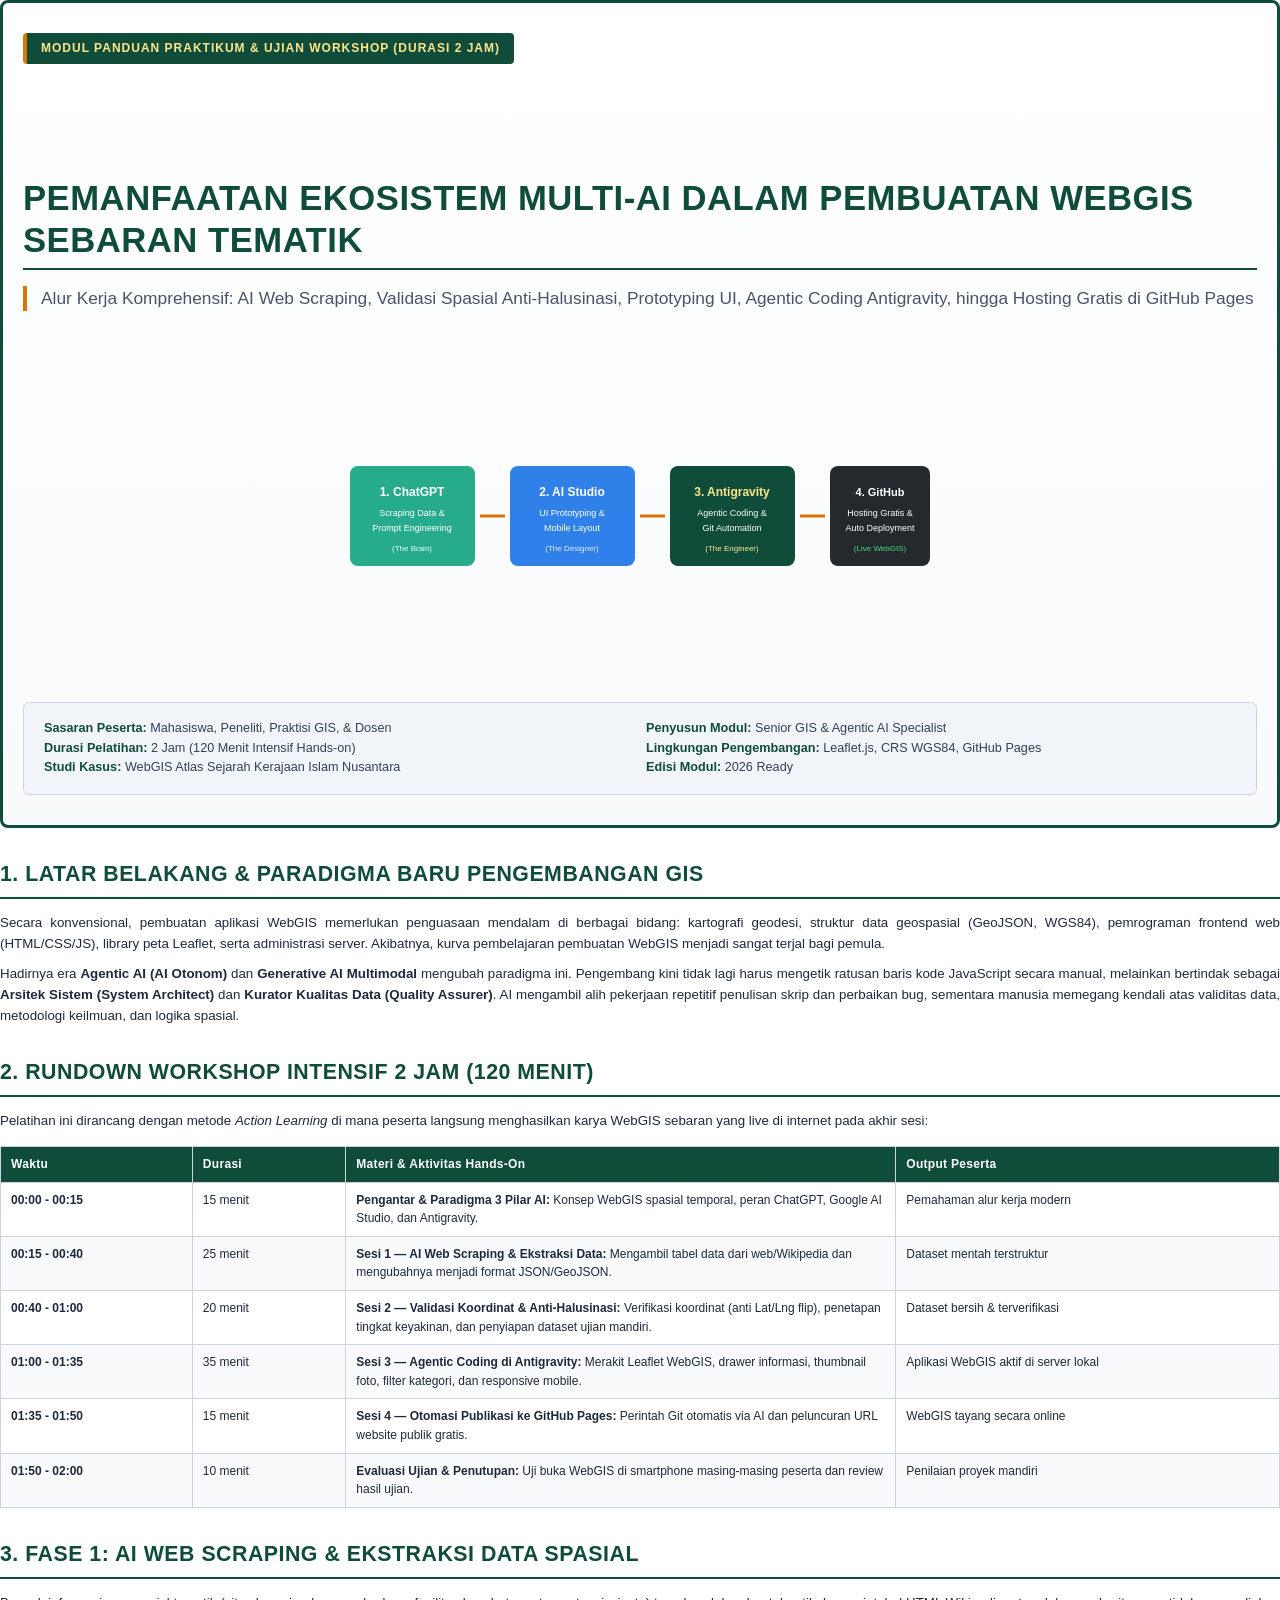
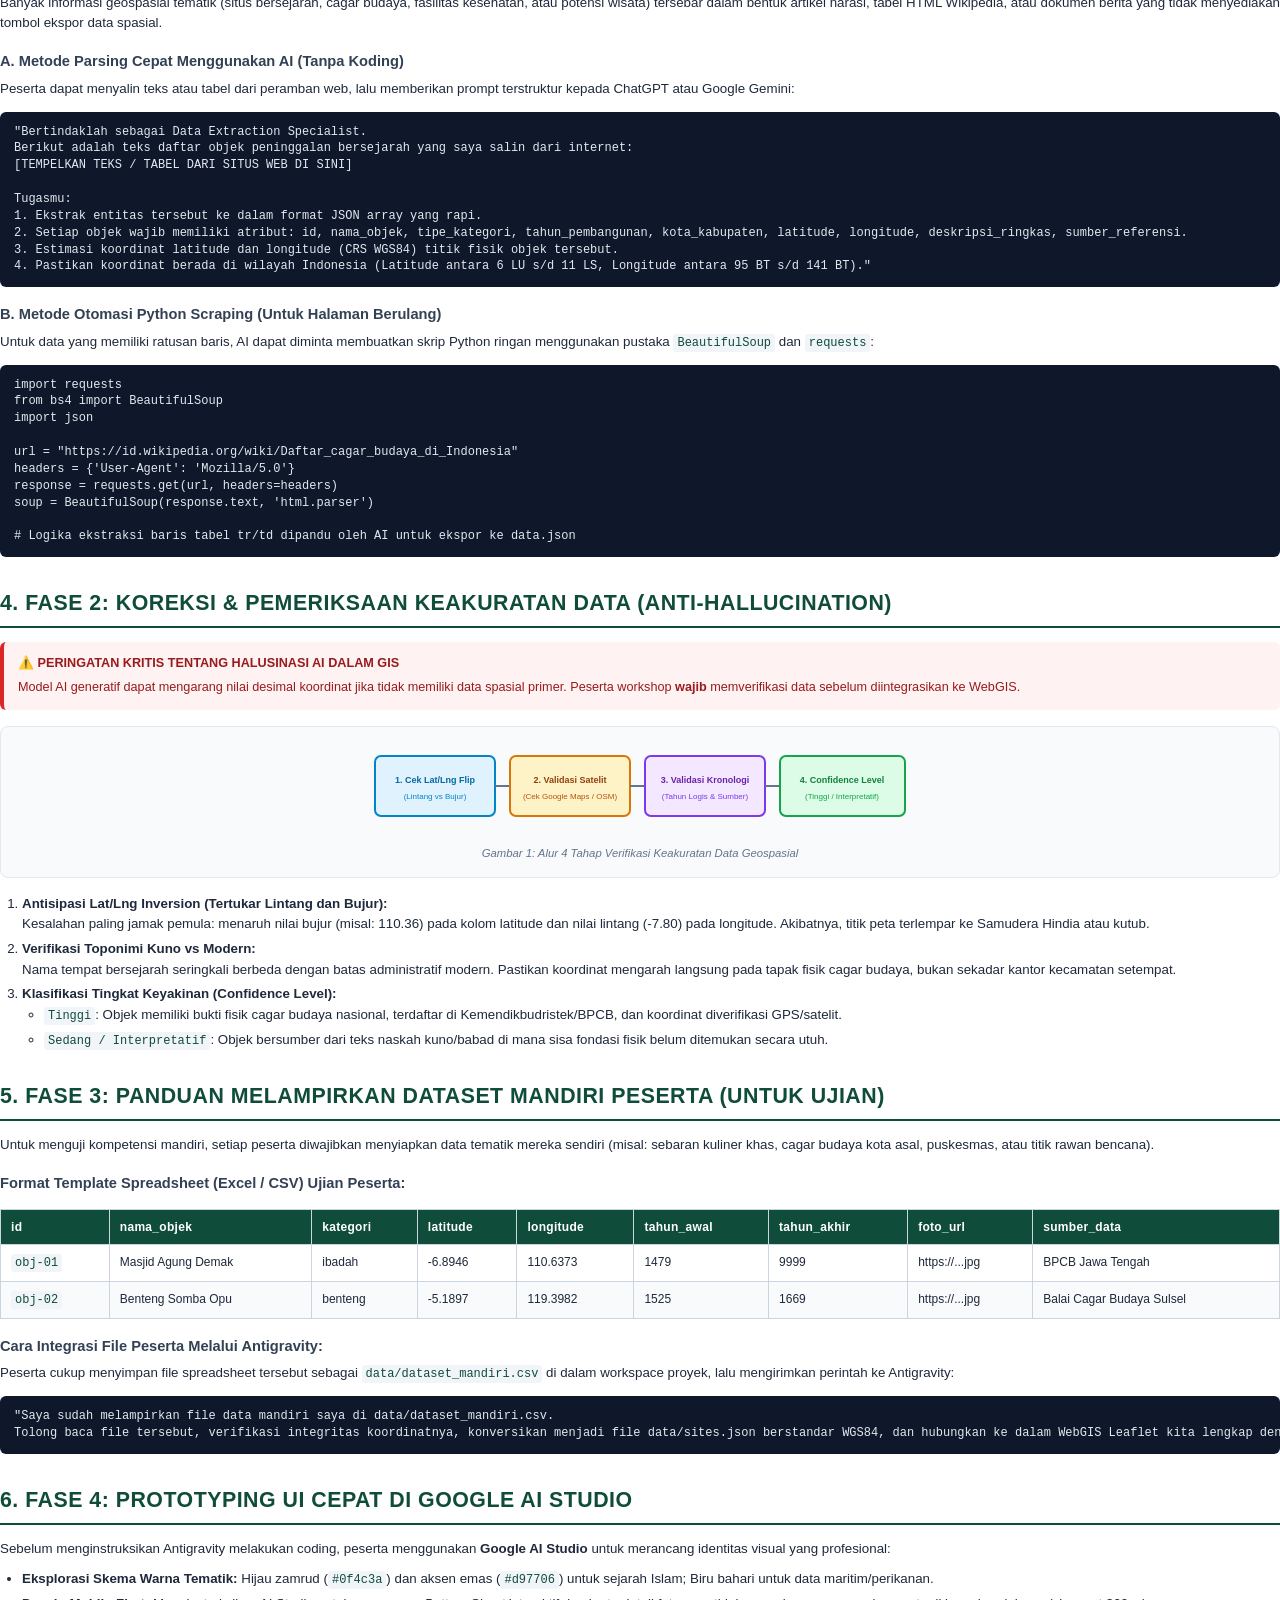
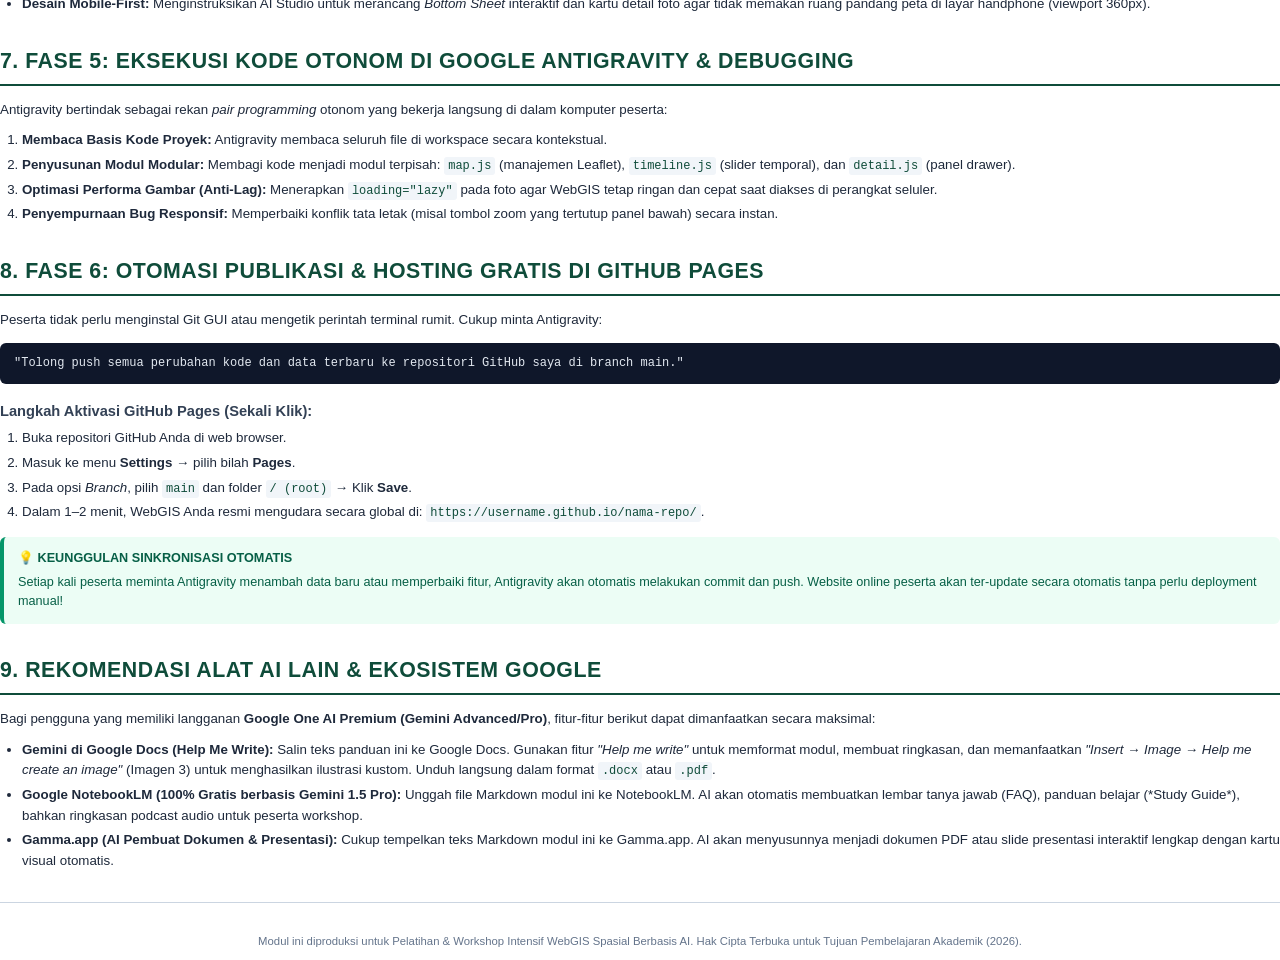
==== docs/MODUL_PANDUAN_WORKSHOP_WEBGIS.html @ 868ba560 "docs: generate workshop guide in PDF, DOCX, and HTML formats with illustrations" ====
<!DOCTYPE html>
<html lang="id">
<head>
<meta charset="UTF-8">
<title>Modul Workshop: Pemanfaatan Multi-AI dalam Pembuatan WebGIS Sebaran</title>
<style>
  @page {
    size: A4 portrait;
    margin: 18mm 15mm 20mm 15mm;
    @bottom-right {
      content: counter(page);
      font-size: 9pt;
      color: #64748b;
    }
  }

  * { box-sizing: border-box; }
  
  body {
    font-family: -apple-system, BlinkMacSystemFont, "Segoe UI", Roboto, Helvetica, Arial, sans-serif;
    font-size: 10pt;
    line-height: 1.55;
    color: #1e293b;
    background: #ffffff;
    margin: 0;
    padding: 0;
  }

  /* COVER PAGE */
  .cover-page {
    page-break-after: always;
    min-height: 92vh;
    display: flex;
    flex-direction: column;
    justify-content: space-between;
    padding: 30px 20px;
    border: 3px solid #0f4c3a;
    border-radius: 8px;
    background: linear-gradient(180deg, #ffffff 0%, #f8fafc 100%);
    position: relative;
  }

  .cover-badge {
    align-self: flex-start;
    background: #0f4c3a;
    color: #fde68a;
    font-size: 9pt;
    font-weight: 700;
    letter-spacing: 1px;
    text-transform: uppercase;
    padding: 6px 14px;
    border-radius: 4px;
    border-left: 4px solid #d97706;
  }

  .cover-title-group {
    margin-top: 40px;
  }

  .cover-title {
    font-size: 26pt;
    font-weight: 800;
    color: #0f4c3a;
    line-height: 1.2;
    margin: 0 0 16px 0;
  }

  .cover-subtitle {
    font-size: 13pt;
    color: #475569;
    line-height: 1.45;
    margin-bottom: 25px;
    border-left: 4px solid #d97706;
    padding-left: 14px;
  }

  .cover-illustration {
    margin: 30px 0;
    text-align: center;
  }

  .cover-meta {
    background: #f1f5f9;
    border: 1px solid #cbd5e1;
    border-radius: 6px;
    padding: 16px 20px;
    font-size: 9.5pt;
    color: #334155;
    display: grid;
    grid-template-columns: 1fr 1fr;
    gap: 12px;
  }

  .cover-meta strong {
    color: #0f4c3a;
  }

  /* HEADINGS & TYPOGRAPHY */
  h1, h2, h3, h4 {
    color: #0f4c3a;
    font-weight: 700;
    page-break-after: avoid;
  }

  h1 {
    font-size: 16pt;
    border-bottom: 2px solid #0f4c3a;
    padding-bottom: 6px;
    margin-top: 30px;
    margin-bottom: 14px;
    text-transform: uppercase;
    letter-spacing: 0.5px;
  }

  h2 {
    font-size: 13pt;
    color: #1a5d48;
    margin-top: 22px;
    margin-bottom: 10px;
  }

  h3 {
    font-size: 11pt;
    color: #334155;
    margin-top: 16px;
    margin-bottom: 6px;
  }

  p {
    margin: 0 0 10px 0;
    text-align: justify;
  }

  ul, ol {
    margin: 0 0 12px 0;
    padding-left: 22px;
  }

  li {
    margin-bottom: 4px;
  }

  /* TABLES */
  table {
    width: 100%;
    border-collapse: collapse;
    margin: 14px 0;
    font-size: 9pt;
    page-break-inside: avoid;
  }

  th, td {
    border: 1px solid #cbd5e1;
    padding: 8px 10px;
    text-align: left;
    vertical-align: top;
  }

  th {
    background-color: #0f4c3a;
    color: #ffffff;
    font-weight: 700;
    letter-spacing: 0.3px;
  }

  tr:nth-child(even) td {
    background-color: #f8fafc;
  }

  /* CALLOUTS */
  .callout {
    padding: 12px 14px;
    border-radius: 6px;
    margin: 14px 0;
    font-size: 9.5pt;
    page-break-inside: avoid;
  }

  .callout-tip {
    background: #ecfdf5;
    border-left: 4px solid #059669;
    color: #065f46;
  }

  .callout-warning {
    background: #fffbeb;
    border-left: 4px solid #d97706;
    color: #92400e;
  }

  .callout-caution {
    background: #fef2f2;
    border-left: 4px solid #dc2626;
    color: #991b1b;
  }

  .callout-title {
    font-weight: 700;
    margin-bottom: 4px;
    display: flex;
    align-items: center;
    gap: 6px;
  }

  /* CODE BLOCKS */
  pre {
    background: #0f172a;
    color: #e2e8f0;
    padding: 12px 14px;
    border-radius: 6px;
    font-family: Consolas, "Courier New", monospace;
    font-size: 8.5pt;
    line-height: 1.4;
    overflow-x: auto;
    margin: 12px 0;
    page-break-inside: avoid;
  }

  code {
    font-family: Consolas, "Courier New", monospace;
    background: #f1f5f9;
    color: #0f4c3a;
    padding: 2px 4px;
    border-radius: 3px;
    font-size: 9pt;
  }

  pre code {
    background: transparent;
    color: inherit;
    padding: 0;
  }

  /* DIAGRAM WRAPPER */
  .diagram-box {
    margin: 16px 0;
    text-align: center;
    page-break-inside: avoid;
    background: #f8fafc;
    border: 1px solid #e2e8f0;
    border-radius: 8px;
    padding: 14px;
  }

  .diagram-caption {
    font-size: 8.5pt;
    color: #64748b;
    font-style: italic;
    margin-top: 8px;
  }

  .page-break {
    page-break-before: always;
  }
</style>
</head>
<body>

<!-- COVER PAGE -->
<div class="cover-page">
  <div class="cover-badge">Modul Panduan Praktikum & Ujian Workshop (Durasi 2 Jam)</div>
  
  <div class="cover-title-group">
    <h1 class="cover-title">Pemanfaatan Ekosistem Multi-AI dalam Pembuatan WebGIS Sebaran Tematik</h1>
    <div class="cover-subtitle">
      Alur Kerja Komprehensif: AI Web Scraping, Validasi Spasial Anti-Halusinasi, Prototyping UI, Agentic Coding Antigravity, hingga Hosting Gratis di GitHub Pages
    </div>
  </div>

  <div class="cover-illustration">
    <!-- SVG ILLUSTRATION: 3-PILLAR ECOSYSTEM -->
    <svg width="600" height="150" viewBox="0 0 600 150" xmlns="http://www.w3.org/2000/svg">
      <!-- Step 1: ChatGPT -->
      <rect x="10" y="25" width="125" height="100" rx="8" fill="#10a37f" opacity="0.9" />
      <text x="72" y="55" fill="#ffffff" font-weight="bold" font-size="12" text-anchor="middle">1. ChatGPT</text>
      <text x="72" y="75" fill="#ffffff" font-size="9" text-anchor="middle">Scraping Data &</text>
      <text x="72" y="90" fill="#ffffff" font-size="9" text-anchor="middle">Prompt Engineering</text>
      <text x="72" y="110" fill="#e6fffa" font-size="8" text-anchor="middle">(The Brain)</text>

      <!-- Arrow 1 -->
      <path d="M 140 75 L 165 75" stroke="#d97706" stroke-width="3" fill="none" marker-end="url(#arrow)" />
      
      <!-- Step 2: Google AI Studio -->
      <rect x="170" y="25" width="125" height="100" rx="8" fill="#1a73e8" opacity="0.9" />
      <text x="232" y="55" fill="#ffffff" font-weight="bold" font-size="12" text-anchor="middle">2. AI Studio</text>
      <text x="232" y="75" fill="#ffffff" font-size="9" text-anchor="middle">UI Prototyping &</text>
      <text x="232" y="90" fill="#ffffff" font-size="9" text-anchor="middle">Mobile Layout</text>
      <text x="232" y="110" fill="#e8f0fe" font-size="8" text-anchor="middle">(The Designer)</text>

      <!-- Arrow 2 -->
      <path d="M 300 75 L 325 75" stroke="#d97706" stroke-width="3" fill="none" />

      <!-- Step 3: Google Antigravity -->
      <rect x="330" y="25" width="125" height="100" rx="8" fill="#0f4c3a" />
      <text x="392" y="55" fill="#fde68a" font-weight="bold" font-size="12" text-anchor="middle">3. Antigravity</text>
      <text x="392" y="75" fill="#ffffff" font-size="9" text-anchor="middle">Agentic Coding &</text>
      <text x="392" y="90" fill="#ffffff" font-size="9" text-anchor="middle">Git Automation</text>
      <text x="392" y="110" fill="#fef08a" font-size="8" text-anchor="middle">(The Engineer)</text>

      <!-- Arrow 3 -->
      <path d="M 460 75 L 485 75" stroke="#d97706" stroke-width="3" fill="none" />

      <!-- Step 4: GitHub Pages -->
      <rect x="490" y="25" width="100" height="100" rx="8" fill="#24292e" />
      <text x="540" y="55" fill="#ffffff" font-weight="bold" font-size="11" text-anchor="middle">4. GitHub</text>
      <text x="540" y="75" fill="#ffffff" font-size="9" text-anchor="middle">Hosting Gratis &</text>
      <text x="540" y="90" fill="#ffffff" font-size="9" text-anchor="middle">Auto Deployment</text>
      <text x="540" y="110" fill="#4ade80" font-size="8" text-anchor="middle">(Live WebGIS)</text>
    </svg>
  </div>

  <div class="cover-meta">
    <div>
      <strong>Sasaran Peserta:</strong> Mahasiswa, Peneliti, Praktisi GIS, & Dosen<br>
      <strong>Durasi Pelatihan:</strong> 2 Jam (120 Menit Intensif Hands-on)<br>
      <strong>Studi Kasus:</strong> WebGIS Atlas Sejarah Kerajaan Islam Nusantara
    </div>
    <div>
      <strong>Penyusun Modul:</strong> Senior GIS & Agentic AI Specialist<br>
      <strong>Lingkungan Pengembangan:</strong> Leaflet.js, CRS WGS84, GitHub Pages<br>
      <strong>Edisi Modul:</strong> 2026 Ready
    </div>
  </div>
</div>

<!-- SECTION 1 -->
<h1>1. Latar Belakang & Paradigma Baru Pengembangan GIS</h1>
<p>
  Secara konvensional, pembuatan aplikasi WebGIS memerlukan penguasaan mendalam di berbagai bidang: kartografi geodesi, struktur data geospasial (GeoJSON, WGS84), pemrograman frontend web (HTML/CSS/JS), library peta Leaflet, serta administrasi server. Akibatnya, kurva pembelajaran pembuatan WebGIS menjadi sangat terjal bagi pemula.
</p>
<p>
  Hadirnya era <strong>Agentic AI (AI Otonom)</strong> dan <strong>Generative AI Multimodal</strong> mengubah paradigma ini. Pengembang kini tidak lagi harus mengetik ratusan baris kode JavaScript secara manual, melainkan bertindak sebagai <strong>Arsitek Sistem (System Architect)</strong> dan <strong>Kurator Kualitas Data (Quality Assurer)</strong>. AI mengambil alih pekerjaan repetitif penulisan skrip dan perbaikan bug, sementara manusia memegang kendali atas validitas data, metodologi keilmuan, dan logika spasial.
</p>

<!-- SECTION 2 -->
<h1>2. Rundown Workshop Intensif 2 Jam (120 Menit)</h1>
<p>
  Pelatihan ini dirancang dengan metode <em>Action Learning</em> di mana peserta langsung menghasilkan karya WebGIS sebaran yang live di internet pada akhir sesi:
</p>

<table>
  <thead>
    <tr>
      <th style="width: 15%;">Waktu</th>
      <th style="width: 12%;">Durasi</th>
      <th style="width: 43%;">Materi & Aktivitas Hands-On</th>
      <th style="width: 30%;">Output Peserta</th>
    </tr>
  </thead>
  <tbody>
    <tr>
      <td><strong>00:00 - 00:15</strong></td>
      <td>15 menit</td>
      <td><strong>Pengantar & Paradigma 3 Pilar AI:</strong> Konsep WebGIS spasial temporal, peran ChatGPT, Google AI Studio, dan Antigravity.</td>
      <td>Pemahaman alur kerja modern</td>
    </tr>
    <tr>
      <td><strong>00:15 - 00:40</strong></td>
      <td>25 menit</td>
      <td><strong>Sesi 1 — AI Web Scraping & Ekstraksi Data:</strong> Mengambil tabel data dari web/Wikipedia dan mengubahnya menjadi format JSON/GeoJSON.</td>
      <td>Dataset mentah terstruktur</td>
    </tr>
    <tr>
      <td><strong>00:40 - 01:00</strong></td>
      <td>20 menit</td>
      <td><strong>Sesi 2 — Validasi Koordinat & Anti-Halusinasi:</strong> Verifikasi koordinat (anti Lat/Lng flip), penetapan tingkat keyakinan, dan penyiapan dataset ujian mandiri.</td>
      <td>Dataset bersih & terverifikasi</td>
    </tr>
    <tr>
      <td><strong>01:00 - 01:35</strong></td>
      <td>35 menit</td>
      <td><strong>Sesi 3 — Agentic Coding di Antigravity:</strong> Merakit Leaflet WebGIS, drawer informasi, thumbnail foto, filter kategori, dan responsive mobile.</td>
      <td>Aplikasi WebGIS aktif di server lokal</td>
    </tr>
    <tr>
      <td><strong>01:35 - 01:50</strong></td>
      <td>15 menit</td>
      <td><strong>Sesi 4 — Otomasi Publikasi ke GitHub Pages:</strong> Perintah Git otomatis via AI dan peluncuran URL website publik gratis.</td>
      <td>WebGIS tayang secara online</td>
    </tr>
    <tr>
      <td><strong>01:50 - 02:00</strong></td>
      <td>10 menit</td>
      <td><strong>Evaluasi Ujian & Penutupan:</strong> Uji buka WebGIS di smartphone masing-masing peserta dan review hasil ujian.</td>
      <td>Penilaian proyek mandiri</td>
    </tr>
  </tbody>
</table>

<div class="page-break"></div>

<!-- SECTION 3 -->
<h1>3. Fase 1: AI Web Scraping & Ekstraksi Data Spasial</h1>
<p>
  Banyak informasi geospasial tematik (situs bersejarah, cagar budaya, fasilitas kesehatan, atau potensi wisata) tersebar dalam bentuk artikel narasi, tabel HTML Wikipedia, atau dokumen berita yang tidak menyediakan tombol ekspor data spasial.
</p>

<h3>A. Metode Parsing Cepat Menggunakan AI (Tanpa Koding)</h3>
<p>
  Peserta dapat menyalin teks atau tabel dari peramban web, lalu memberikan prompt terstruktur kepada ChatGPT atau Google Gemini:
</p>

<pre><code>"Bertindaklah sebagai Data Extraction Specialist. 
Berikut adalah teks daftar objek peninggalan bersejarah yang saya salin dari internet:
[TEMPELKAN TEKS / TABEL DARI SITUS WEB DI SINI]

Tugasmu:
1. Ekstrak entitas tersebut ke dalam format JSON array yang rapi.
2. Setiap objek wajib memiliki atribut: id, nama_objek, tipe_kategori, tahun_pembangunan, kota_kabupaten, latitude, longitude, deskripsi_ringkas, sumber_referensi.
3. Estimasi koordinat latitude dan longitude (CRS WGS84) titik fisik objek tersebut.
4. Pastikan koordinat berada di wilayah Indonesia (Latitude antara 6 LU s/d 11 LS, Longitude antara 95 BT s/d 141 BT)."</code></pre>

<h3>B. Metode Otomasi Python Scraping (Untuk Halaman Berulang)</h3>
<p>
  Untuk data yang memiliki ratusan baris, AI dapat diminta membuatkan skrip Python ringan menggunakan pustaka <code>BeautifulSoup</code> dan <code>requests</code>:
</p>

<pre><code>import requests
from bs4 import BeautifulSoup
import json

url = "https://id.wikipedia.org/wiki/Daftar_cagar_budaya_di_Indonesia"
headers = {'User-Agent': 'Mozilla/5.0'}
response = requests.get(url, headers=headers)
soup = BeautifulSoup(response.text, 'html.parser')

# Logika ekstraksi baris tabel tr/td dipandu oleh AI untuk ekspor ke data.json</code></pre>

<!-- SECTION 4 -->
<h1>4. Fase 2: Koreksi & Pemeriksaan Keakuratan Data (Anti-Hallucination)</h1>

<div class="callout callout-caution">
  <div class="callout-title">⚠️ PERINGATAN KRITIS TENTANG HALUSINASI AI DALAM GIS</div>
  Model AI generatif dapat mengarang nilai desimal koordinat jika tidak memiliki data spasial primer. Peserta workshop <strong>wajib</strong> memverifikasi data sebelum diintegrasikan ke WebGIS.
</div>

<div class="diagram-box">
  <!-- SVG DIAGRAM: 4-STEP VERIFICATION -->
  <svg width="550" height="90" viewBox="0 0 550 90" xmlns="http://www.w3.org/2000/svg">
    <rect x="10" y="15" width="120" height="60" rx="6" fill="#e0f2fe" stroke="#0284c7" stroke-width="2" />
    <text x="70" y="42" fill="#0369a1" font-size="9" font-weight="bold" text-anchor="middle">1. Cek Lat/Lng Flip</text>
    <text x="70" y="58" fill="#0284c7" font-size="8" text-anchor="middle">(Lintang vs Bujur)</text>

    <path d="M 130 45 L 145 45" stroke="#64748b" stroke-width="2" />

    <rect x="145" y="15" width="120" height="60" rx="6" fill="#fef3c7" stroke="#d97706" stroke-width="2" />
    <text x="205" y="42" fill="#92400e" font-size="9" font-weight="bold" text-anchor="middle">2. Validasi Satelit</text>
    <text x="205" y="58" fill="#b45309" font-size="8" text-anchor="middle">(Cek Google Maps / OSM)</text>

    <path d="M 265 45 L 280 45" stroke="#64748b" stroke-width="2" />

    <rect x="280" y="15" width="120" height="60" rx="6" fill="#f3e8ff" stroke="#7c3aed" stroke-width="2" />
    <text x="340" y="42" fill="#6b21a8" font-size="9" font-weight="bold" text-anchor="middle">3. Validasi Kronologi</text>
    <text x="340" y="58" fill="#7c3aed" font-size="8" text-anchor="middle">(Tahun Logis & Sumber)</text>

    <path d="M 400 45 L 415 45" stroke="#64748b" stroke-width="2" />

    <rect x="415" y="15" width="125" height="60" rx="6" fill="#dcfce7" stroke="#16a34a" stroke-width="2" />
    <text x="477" y="42" fill="#15803d" font-size="9" font-weight="bold" text-anchor="middle">4. Confidence Level</text>
    <text x="477" y="58" fill="#16a34a" font-size="8" text-anchor="middle">(Tinggi / Interpretatif)</text>
  </svg>
  <div class="diagram-caption">Gambar 1: Alur 4 Tahap Verifikasi Keakuratan Data Geospasial</div>
</div>

<ol>
  <li>
    <strong>Antisipasi Lat/Lng Inversion (Tertukar Lintang dan Bujur):</strong><br>
    Kesalahan paling jamak pemula: menaruh nilai bujur (misal: 110.36) pada kolom latitude dan nilai lintang (-7.80) pada longitude. Akibatnya, titik peta terlempar ke Samudera Hindia atau kutub.
  </li>
  <li>
    <strong>Verifikasi Toponimi Kuno vs Modern:</strong><br>
    Nama tempat bersejarah seringkali berbeda dengan batas administratif modern. Pastikan koordinat mengarah langsung pada tapak fisik cagar budaya, bukan sekadar kantor kecamatan setempat.
  </li>
  <li>
    <strong>Klasifikasi Tingkat Keyakinan (Confidence Level):</strong>
    <ul>
      <li><code>Tinggi</code>: Objek memiliki bukti fisik cagar budaya nasional, terdaftar di Kemendikbudristek/BPCB, dan koordinat diverifikasi GPS/satelit.</li>
      <li><code>Sedang / Interpretatif</code>: Objek bersumber dari teks naskah kuno/babad di mana sisa fondasi fisik belum ditemukan secara utuh.</li>
    </ul>
  </li>
</ol>

<div class="page-break"></div>

<!-- SECTION 5 -->
<h1>5. Fase 3: Panduan Melampirkan Dataset Mandiri Peserta (Untuk Ujian)</h1>
<p>
  Untuk menguji kompetensi mandiri, setiap peserta diwajibkan menyiapkan data tematik mereka sendiri (misal: sebaran kuliner khas, cagar budaya kota asal, puskesmas, atau titik rawan bencana).
</p>

<h3>Format Template Spreadsheet (Excel / CSV) Ujian Peserta:</h3>
<table>
  <thead>
    <tr>
      <th>id</th>
      <th>nama_objek</th>
      <th>kategori</th>
      <th>latitude</th>
      <th>longitude</th>
      <th>tahun_awal</th>
      <th>tahun_akhir</th>
      <th>foto_url</th>
      <th>sumber_data</th>
    </tr>
  </thead>
  <tbody>
    <tr>
      <td><code>obj-01</code></td>
      <td>Masjid Agung Demak</td>
      <td>ibadah</td>
      <td>-6.8946</td>
      <td>110.6373</td>
      <td>1479</td>
      <td>9999</td>
      <td>https://...jpg</td>
      <td>BPCB Jawa Tengah</td>
    </tr>
    <tr>
      <td><code>obj-02</code></td>
      <td>Benteng Somba Opu</td>
      <td>benteng</td>
      <td>-5.1897</td>
      <td>119.3982</td>
      <td>1525</td>
      <td>1669</td>
      <td>https://...jpg</td>
      <td>Balai Cagar Budaya Sulsel</td>
    </tr>
  </tbody>
</table>

<h3>Cara Integrasi File Peserta Melalui Antigravity:</h3>
<p>
  Peserta cukup menyimpan file spreadsheet tersebut sebagai <code>data/dataset_mandiri.csv</code> di dalam workspace proyek, lalu mengirimkan perintah ke Antigravity:
</p>
<pre><code>"Saya sudah melampirkan file data mandiri saya di data/dataset_mandiri.csv.
Tolong baca file tersebut, verifikasi integritas koordinatnya, konversikan menjadi file data/sites.json berstandar WGS84, dan hubungkan ke dalam WebGIS Leaflet kita lengkap dengan penanda kustom dan popup foto."</code></pre>

<!-- SECTION 6 -->
<h1>6. Fase 4: Prototyping UI Cepat di Google AI Studio</h1>
<p>
  Sebelum menginstruksikan Antigravity melakukan coding, peserta menggunakan <strong>Google AI Studio</strong> untuk merancang identitas visual yang profesional:
</p>
<ul>
  <li><strong>Eksplorasi Skema Warna Tematik:</strong> Hijau zamrud (<code>#0f4c3a</code>) dan aksen emas (<code>#d97706</code>) untuk sejarah Islam; Biru bahari untuk data maritim/perikanan.</li>
  <li><strong>Desain Mobile-First:</strong> Menginstruksikan AI Studio untuk merancang <em>Bottom Sheet</em> interaktif dan kartu detail foto agar tidak memakan ruang pandang peta di layar handphone (viewport 360px).</li>
</ul>

<!-- SECTION 7 -->
<h1>7. Fase 5: Eksekusi Kode Otonom di Google Antigravity & Debugging</h1>
<p>
  Antigravity bertindak sebagai rekan <em>pair programming</em> otonom yang bekerja langsung di dalam komputer peserta:
</p>
<ol>
  <li><strong>Membaca Basis Kode Proyek:</strong> Antigravity membaca seluruh file di workspace secara kontekstual.</li>
  <li><strong>Penyusunan Modul Modular:</strong> Membagi kode menjadi modul terpisah: <code>map.js</code> (manajemen Leaflet), <code>timeline.js</code> (slider temporal), dan <code>detail.js</code> (panel drawer).</li>
  <li><strong>Optimasi Performa Gambar (Anti-Lag):</strong> Menerapkan <code>loading="lazy"</code> pada foto agar WebGIS tetap ringan dan cepat saat diakses di perangkat seluler.</li>
  <li><strong>Penyempurnaan Bug Responsif:</strong> Memperbaiki konflik tata letak (misal tombol zoom yang tertutup panel bawah) secara instan.</li>
</ol>

<!-- SECTION 8 -->
<h1>8. Fase 6: Otomasi Publikasi & Hosting Gratis di GitHub Pages</h1>
<p>
  Peserta tidak perlu menginstal Git GUI atau mengetik perintah terminal rumit. Cukup minta Antigravity:
</p>
<pre><code>"Tolong push semua perubahan kode dan data terbaru ke repositori GitHub saya di branch main."</code></pre>

<h3>Langkah Aktivasi GitHub Pages (Sekali Klik):</h3>
<ol>
  <li>Buka repositori GitHub Anda di web browser.</li>
  <li>Masuk ke menu <strong>Settings</strong> &rarr; pilih bilah <strong>Pages</strong>.</li>
  <li>Pada opsi <em>Branch</em>, pilih <code>main</code> dan folder <code>/ (root)</code> &rarr; Klik <strong>Save</strong>.</li>
  <li>Dalam 1–2 menit, WebGIS Anda resmi mengudara secara global di: <code>https://username.github.io/nama-repo/</code>.</li>
</ol>

<div class="callout callout-tip">
  <div class="callout-title">💡 KEUNGGULAN SINKRONISASI OTOMATIS</div>
  Setiap kali peserta meminta Antigravity menambah data baru atau memperbaiki fitur, Antigravity akan otomatis melakukan commit dan push. Website online peserta akan ter-update secara otomatis tanpa perlu deployment manual!
</div>

<!-- SECTION 9 -->
<h1>9. Rekomendasi Alat AI Lain & Ekosistem Google</h1>
<p>
  Bagi pengguna yang memiliki langganan <strong>Google One AI Premium (Gemini Advanced/Pro)</strong>, fitur-fitur berikut dapat dimanfaatkan secara maksimal:
</p>
<ul>
  <li>
    <strong>Gemini di Google Docs (Help Me Write):</strong> Salin teks panduan ini ke Google Docs. Gunakan fitur <em>"Help me write"</em> untuk memformat modul, membuat ringkasan, dan memanfaatkan <em>"Insert &rarr; Image &rarr; Help me create an image"</em> (Imagen 3) untuk menghasilkan ilustrasi kustom. Unduh langsung dalam format <code>.docx</code> atau <code>.pdf</code>.
  </li>
  <li>
    <strong>Google NotebookLM (100% Gratis berbasis Gemini 1.5 Pro):</strong> Unggah file Markdown modul ini ke NotebookLM. AI akan otomatis membuatkan lembar tanya jawab (FAQ), panduan belajar (*Study Guide*), bahkan ringkasan podcast audio untuk peserta workshop.
  </li>
  <li>
    <strong>Gamma.app (AI Pembuat Dokumen & Presentasi):</strong> Cukup tempelkan teks Markdown modul ini ke Gamma.app. AI akan menyusunnya menjadi dokumen PDF atau slide presentasi interaktif lengkap dengan kartu visual otomatis.
  </li>
</ul>

<hr style="border: none; border-top: 1px solid #cbd5e1; margin: 30px 0;">
<p style="font-size: 8.5pt; color: #64748b; text-align: center;">
  Modul ini diproduksi untuk Pelatihan & Workshop Intensif WebGIS Spasial Berbasis AI. Hak Cipta Terbuka untuk Tujuan Pembelajaran Akademik (2026).
</p>

</body>
</html>
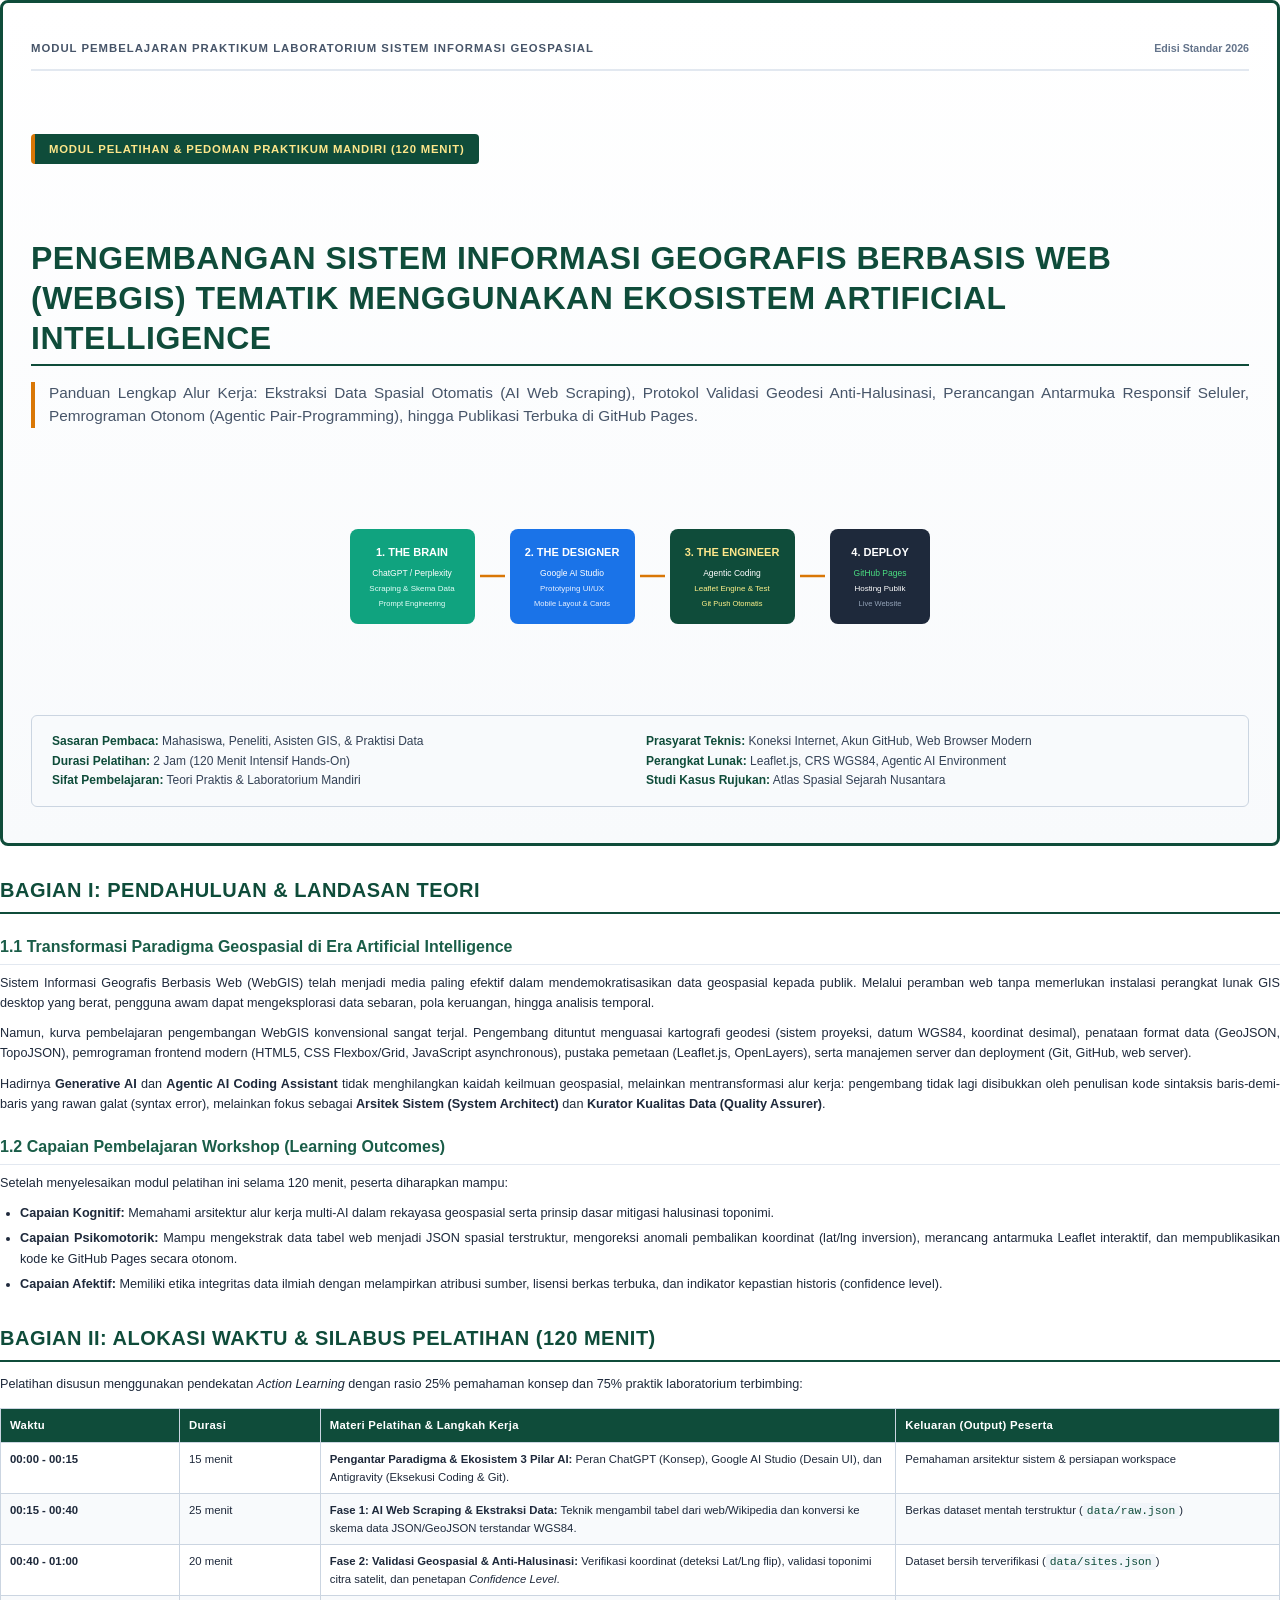
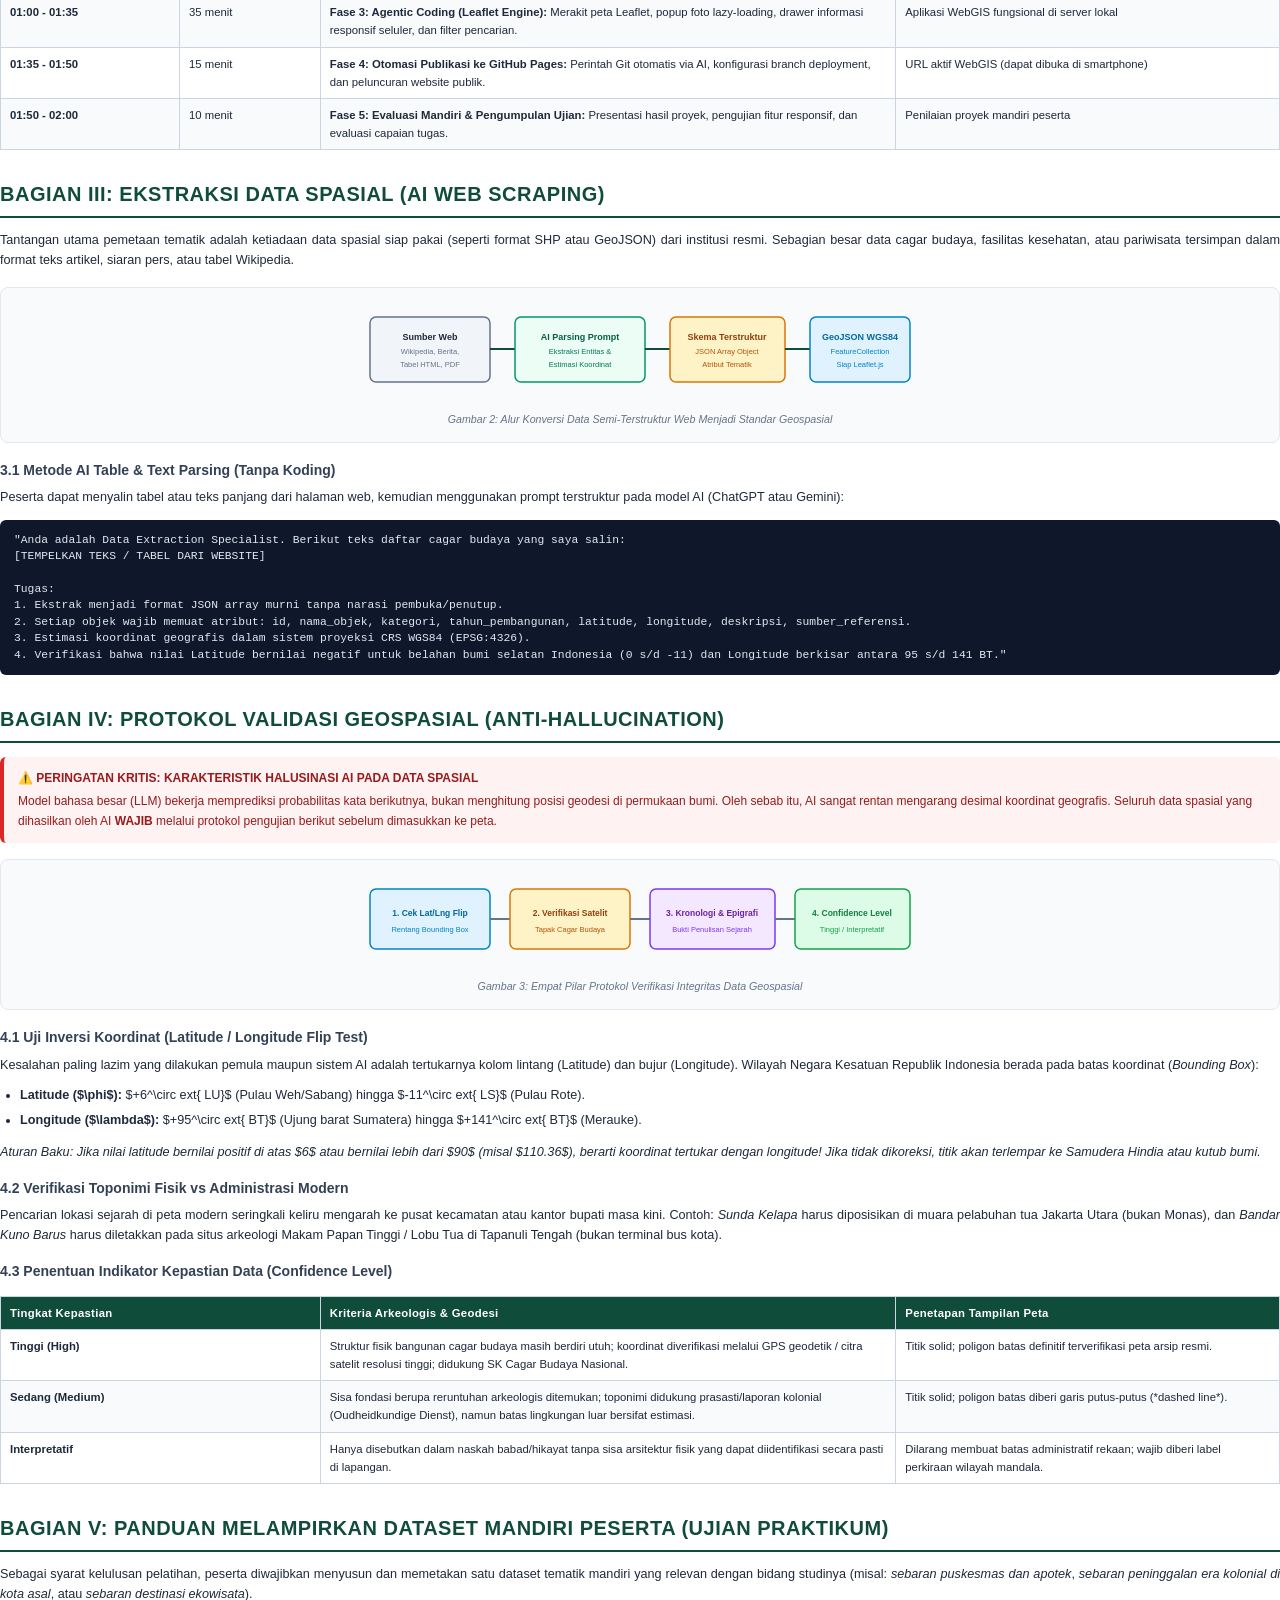
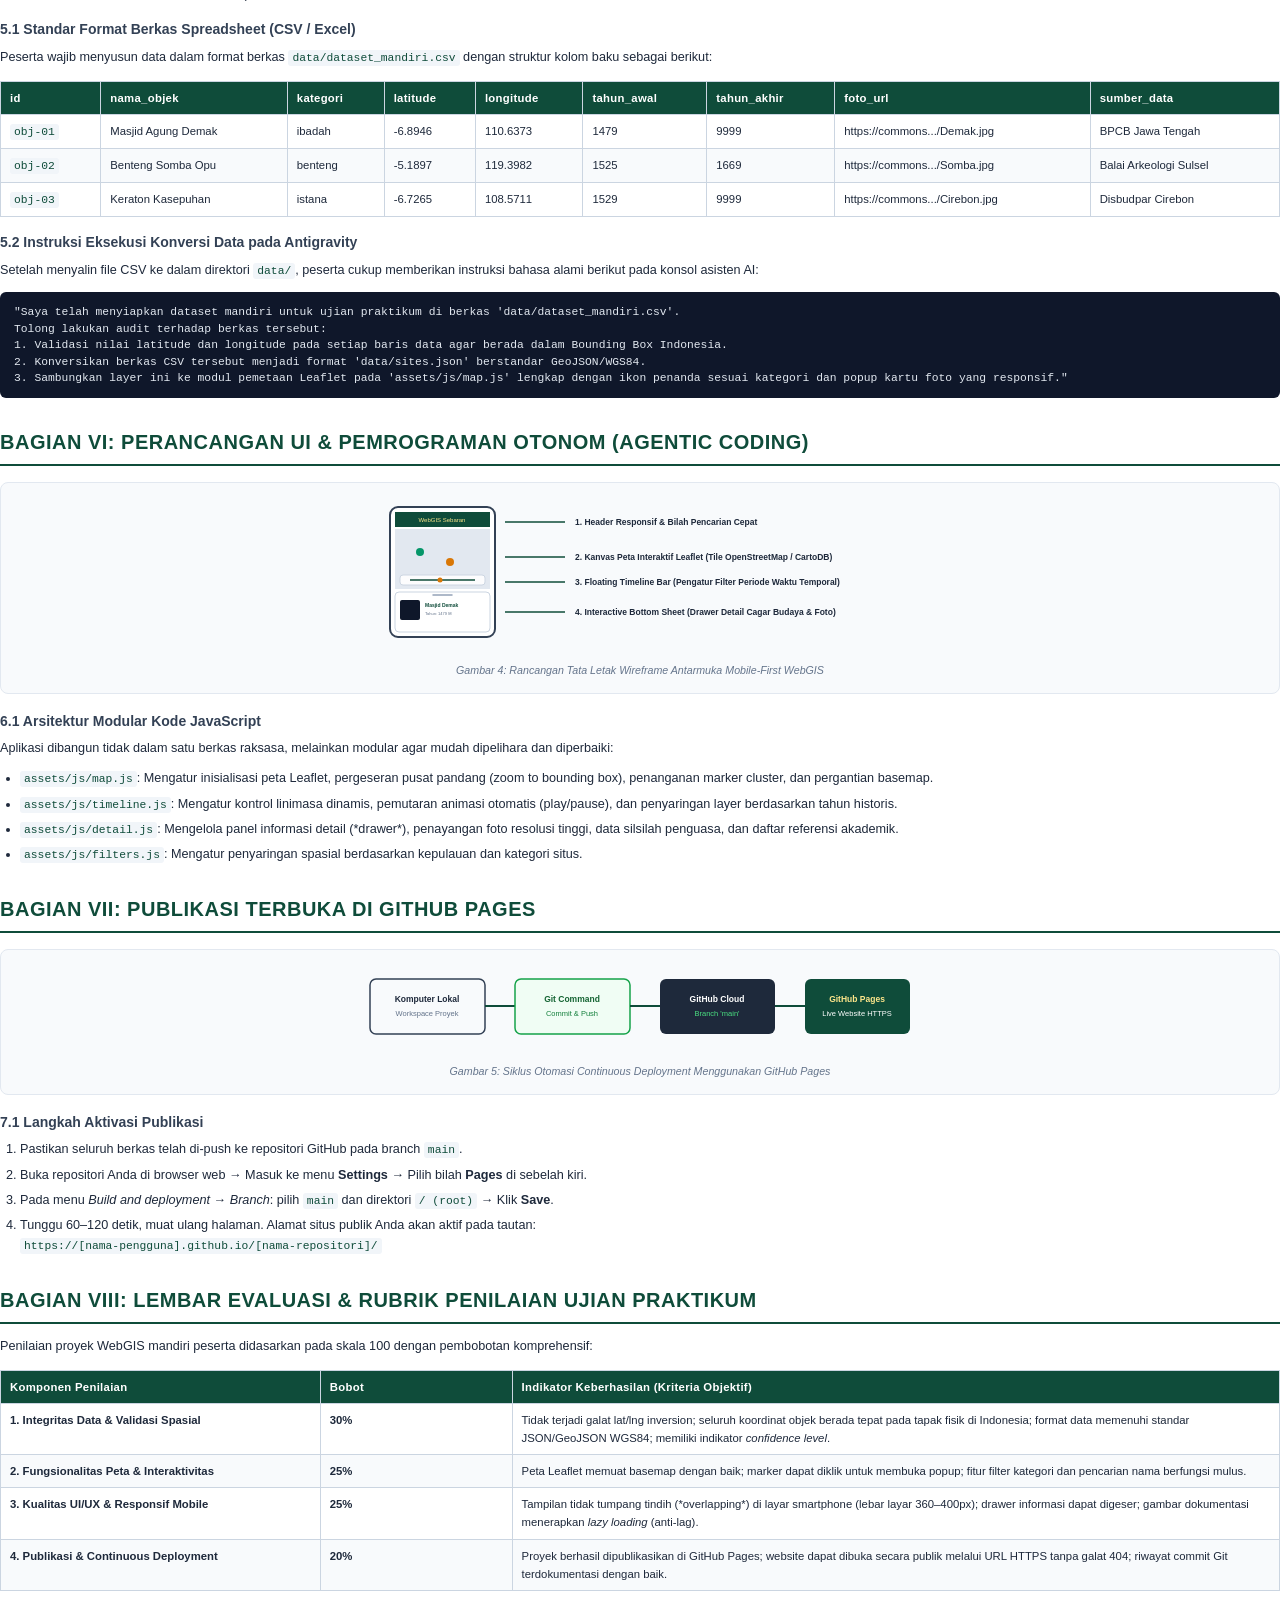
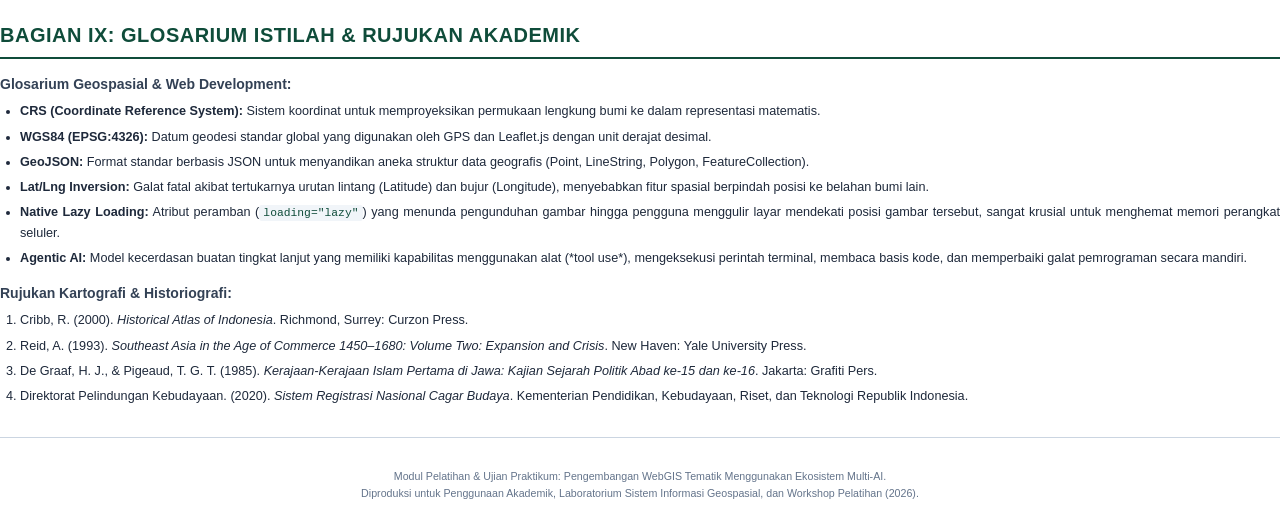
==== commit a62f2ff0: "docs: finalize formal academic workshop module in PDF, DOCX, HTML, and MD formats" ====
--- a/docs/MODUL_PANDUAN_WORKSHOP_WEBGIS.html
+++ b/docs/MODUL_PANDUAN_WORKSHOP_WEBGIS.html
@@ -2,15 +2,16 @@
 <html lang="id">
 <head>
 <meta charset="UTF-8">
-<title>Modul Workshop: Pemanfaatan Multi-AI dalam Pembuatan WebGIS Sebaran</title>
+<title>Modul Pelatihan: Pengembangan WebGIS Tematik Menggunakan Ekosistem AI</title>
 <style>
   @page {
     size: A4 portrait;
-    margin: 18mm 15mm 20mm 15mm;
-    @bottom-right {
-      content: counter(page);
-      font-size: 9pt;
+    margin: 18mm 16mm 20mm 16mm;
+    @bottom-center {
+      content: "Modul Praktikum WebGIS Spasial Berbasis AI — Halaman " counter(page);
+      font-size: 8pt;
       color: #64748b;
+      font-family: -apple-system, BlinkMacSystemFont, "Segoe UI", Roboto, Arial, sans-serif;
     }
   }
 
@@ -18,8 +19,8 @@
   
   body {
     font-family: -apple-system, BlinkMacSystemFont, "Segoe UI", Roboto, Helvetica, Arial, sans-serif;
-    font-size: 10pt;
-    line-height: 1.55;
+    font-size: 9.5pt;
+    line-height: 1.6;
     color: #1e293b;
     background: #ffffff;
     margin: 0;
@@ -29,62 +30,75 @@
   /* COVER PAGE */
   .cover-page {
     page-break-after: always;
-    min-height: 92vh;
+    min-height: 94vh;
     display: flex;
     flex-direction: column;
     justify-content: space-between;
-    padding: 30px 20px;
+    padding: 36px 28px;
     border: 3px solid #0f4c3a;
     border-radius: 8px;
     background: linear-gradient(180deg, #ffffff 0%, #f8fafc 100%);
     position: relative;
   }
 
+  .cover-header {
+    border-bottom: 2px solid #e2e8f0;
+    padding-bottom: 12px;
+    display: flex;
+    justify-content: space-between;
+    align-items: center;
+  }
+
+  .inst-name {
+    font-size: 8.5pt;
+    font-weight: 700;
+    letter-spacing: 1px;
+    color: #475569;
+    text-transform: uppercase;
+  }
+
   .cover-badge {
     align-self: flex-start;
     background: #0f4c3a;
     color: #fde68a;
-    font-size: 9pt;
+    font-size: 8.5pt;
     font-weight: 700;
-    letter-spacing: 1px;
+    letter-spacing: 0.8px;
     text-transform: uppercase;
     padding: 6px 14px;
     border-radius: 4px;
     border-left: 4px solid #d97706;
+    margin-top: 15px;
   }
 
   .cover-title-group {
-    margin-top: 40px;
+    margin-top: 25px;
   }
 
   .cover-title {
-    font-size: 26pt;
+    font-size: 24pt;
     font-weight: 800;
     color: #0f4c3a;
-    line-height: 1.2;
+    line-height: 1.25;
     margin: 0 0 16px 0;
   }
 
   .cover-subtitle {
-    font-size: 13pt;
+    font-size: 11.5pt;
     color: #475569;
-    line-height: 1.45;
-    margin-bottom: 25px;
+    line-height: 1.5;
+    margin-bottom: 20px;
     border-left: 4px solid #d97706;
     padding-left: 14px;
-  }
-
-  .cover-illustration {
-    margin: 30px 0;
-    text-align: center;
+    text-align: justify;
   }
 
   .cover-meta {
-    background: #f1f5f9;
+    background: #f8fafc;
     border: 1px solid #cbd5e1;
     border-radius: 6px;
     padding: 16px 20px;
-    font-size: 9.5pt;
+    font-size: 9pt;
     color: #334155;
     display: grid;
     grid-template-columns: 1fr 1fr;
@@ -95,7 +109,7 @@
     color: #0f4c3a;
   }
 
-  /* HEADINGS & TYPOGRAPHY */
+  /* HEADINGS */
   h1, h2, h3, h4 {
     color: #0f4c3a;
     font-weight: 700;
@@ -103,26 +117,28 @@
   }
 
   h1 {
-    font-size: 16pt;
+    font-size: 15pt;
     border-bottom: 2px solid #0f4c3a;
     padding-bottom: 6px;
-    margin-top: 30px;
-    margin-bottom: 14px;
+    margin-top: 28px;
+    margin-bottom: 12px;
     text-transform: uppercase;
     letter-spacing: 0.5px;
   }
 
   h2 {
-    font-size: 13pt;
+    font-size: 12pt;
     color: #1a5d48;
-    margin-top: 22px;
-    margin-bottom: 10px;
+    margin-top: 20px;
+    margin-bottom: 8px;
+    border-bottom: 1px solid #e2e8f0;
+    padding-bottom: 4px;
   }
 
   h3 {
-    font-size: 11pt;
+    font-size: 10.5pt;
     color: #334155;
-    margin-top: 16px;
+    margin-top: 14px;
     margin-bottom: 6px;
   }
 
@@ -133,11 +149,12 @@
 
   ul, ol {
     margin: 0 0 12px 0;
-    padding-left: 22px;
+    padding-left: 20px;
   }
 
   li {
-    margin-bottom: 4px;
+    margin-bottom: 5px;
+    text-align: justify;
   }
 
   /* TABLES */
@@ -145,13 +162,13 @@
     width: 100%;
     border-collapse: collapse;
     margin: 14px 0;
-    font-size: 9pt;
+    font-size: 8.5pt;
     page-break-inside: avoid;
   }
 
   th, td {
     border: 1px solid #cbd5e1;
-    padding: 8px 10px;
+    padding: 7px 9px;
     text-align: left;
     vertical-align: top;
   }
@@ -172,7 +189,7 @@
     padding: 12px 14px;
     border-radius: 6px;
     margin: 14px 0;
-    font-size: 9.5pt;
+    font-size: 9pt;
     page-break-inside: avoid;
   }
 
@@ -209,8 +226,8 @@
     padding: 12px 14px;
     border-radius: 6px;
     font-family: Consolas, "Courier New", monospace;
-    font-size: 8.5pt;
-    line-height: 1.4;
+    font-size: 8pt;
+    line-height: 1.45;
     overflow-x: auto;
     margin: 12px 0;
     page-break-inside: avoid;
@@ -222,7 +239,7 @@
     color: #0f4c3a;
     padding: 2px 4px;
     border-radius: 3px;
-    font-size: 9pt;
+    font-size: 8.5pt;
   }
 
   pre code {
@@ -243,14 +260,22 @@
   }
 
   .diagram-caption {
-    font-size: 8.5pt;
+    font-size: 8pt;
     color: #64748b;
     font-style: italic;
     margin-top: 8px;
+    text-align: center;
   }
 
   .page-break {
     page-break-before: always;
+  }
+
+  .rubric-grid {
+    display: grid;
+    grid-template-columns: 1fr 1fr;
+    gap: 10px;
+    margin: 12px 0;
   }
 </style>
 </head>
@@ -258,237 +283,301 @@
 
 <!-- COVER PAGE -->
 <div class="cover-page">
-  <div class="cover-badge">Modul Panduan Praktikum & Ujian Workshop (Durasi 2 Jam)</div>
+  <div class="cover-header">
+    <span class="inst-name">Modul Pembelajaran Praktikum Laboratorium Sistem Informasi Geospasial</span>
+    <span style="font-size:8pt; color:#64748b; font-weight:600;">Edisi Standar 2026</span>
+  </div>
+
+  <div class="cover-badge">Modul Pelatihan & Pedoman Praktikum Mandiri (120 Menit)</div>
   
   <div class="cover-title-group">
-    <h1 class="cover-title">Pemanfaatan Ekosistem Multi-AI dalam Pembuatan WebGIS Sebaran Tematik</h1>
+    <h1 class="cover-title">Pengembangan Sistem Informasi Geografis Berbasis Web (WebGIS) Tematik Menggunakan Ekosistem Artificial Intelligence</h1>
     <div class="cover-subtitle">
-      Alur Kerja Komprehensif: AI Web Scraping, Validasi Spasial Anti-Halusinasi, Prototyping UI, Agentic Coding Antigravity, hingga Hosting Gratis di GitHub Pages
+      Panduan Lengkap Alur Kerja: Ekstraksi Data Spasial Otomatis (AI Web Scraping), Protokol Validasi Geodesi Anti-Halusinasi, Perancangan Antarmuka Responsif Seluler, Pemrograman Otonom (Agentic Pair-Programming), hingga Publikasi Terbuka di GitHub Pages.
     </div>
   </div>
 
-  <div class="cover-illustration">
-    <!-- SVG ILLUSTRATION: 3-PILLAR ECOSYSTEM -->
-    <svg width="600" height="150" viewBox="0 0 600 150" xmlns="http://www.w3.org/2000/svg">
+  <div style="text-align: center; margin: 15px 0;">
+    <!-- SVG ILLUSTRATION 1: ARSITEKTUR EKOSISTEM 3 PILAR AI -->
+    <svg width="600" height="135" viewBox="0 0 600 135" xmlns="http://www.w3.org/2000/svg">
       <!-- Step 1: ChatGPT -->
-      <rect x="10" y="25" width="125" height="100" rx="8" fill="#10a37f" opacity="0.9" />
-      <text x="72" y="55" fill="#ffffff" font-weight="bold" font-size="12" text-anchor="middle">1. ChatGPT</text>
-      <text x="72" y="75" fill="#ffffff" font-size="9" text-anchor="middle">Scraping Data &</text>
-      <text x="72" y="90" fill="#ffffff" font-size="9" text-anchor="middle">Prompt Engineering</text>
-      <text x="72" y="110" fill="#e6fffa" font-size="8" text-anchor="middle">(The Brain)</text>
+      <rect x="10" y="18" width="125" height="95" rx="8" fill="#10a37f" />
+      <text x="72" y="45" fill="#ffffff" font-weight="bold" font-size="11" text-anchor="middle">1. THE BRAIN</text>
+      <text x="72" y="65" fill="#ffffff" font-size="8.5" text-anchor="middle">ChatGPT / Perplexity</text>
+      <text x="72" y="80" fill="#e6fffa" font-size="8" text-anchor="middle">Scraping & Skema Data</text>
+      <text x="72" y="95" fill="#e6fffa" font-size="7.5" text-anchor="middle">Prompt Engineering</text>
 
       <!-- Arrow 1 -->
-      <path d="M 140 75 L 165 75" stroke="#d97706" stroke-width="3" fill="none" marker-end="url(#arrow)" />
+      <path d="M 140 65 L 165 65" stroke="#d97706" stroke-width="2.5" fill="none" marker-end="url(#arrow)" />
       
       <!-- Step 2: Google AI Studio -->
-      <rect x="170" y="25" width="125" height="100" rx="8" fill="#1a73e8" opacity="0.9" />
-      <text x="232" y="55" fill="#ffffff" font-weight="bold" font-size="12" text-anchor="middle">2. AI Studio</text>
-      <text x="232" y="75" fill="#ffffff" font-size="9" text-anchor="middle">UI Prototyping &</text>
-      <text x="232" y="90" fill="#ffffff" font-size="9" text-anchor="middle">Mobile Layout</text>
-      <text x="232" y="110" fill="#e8f0fe" font-size="8" text-anchor="middle">(The Designer)</text>
+      <rect x="170" y="18" width="125" height="95" rx="8" fill="#1a73e8" />
+      <text x="232" y="45" fill="#ffffff" font-weight="bold" font-size="11" text-anchor="middle">2. THE DESIGNER</text>
+      <text x="232" y="65" fill="#ffffff" font-size="8.5" text-anchor="middle">Google AI Studio</text>
+      <text x="232" y="80" fill="#e8f0fe" font-size="8" text-anchor="middle">Prototyping UI/UX</text>
+      <text x="232" y="95" fill="#e8f0fe" font-size="7.5" text-anchor="middle">Mobile Layout & Cards</text>
 
       <!-- Arrow 2 -->
-      <path d="M 300 75 L 325 75" stroke="#d97706" stroke-width="3" fill="none" />
+      <path d="M 300 65 L 325 65" stroke="#d97706" stroke-width="2.5" fill="none" />
 
       <!-- Step 3: Google Antigravity -->
-      <rect x="330" y="25" width="125" height="100" rx="8" fill="#0f4c3a" />
-      <text x="392" y="55" fill="#fde68a" font-weight="bold" font-size="12" text-anchor="middle">3. Antigravity</text>
-      <text x="392" y="75" fill="#ffffff" font-size="9" text-anchor="middle">Agentic Coding &</text>
-      <text x="392" y="90" fill="#ffffff" font-size="9" text-anchor="middle">Git Automation</text>
-      <text x="392" y="110" fill="#fef08a" font-size="8" text-anchor="middle">(The Engineer)</text>
+      <rect x="330" y="18" width="125" height="95" rx="8" fill="#0f4c3a" />
+      <text x="392" y="45" fill="#fde68a" font-weight="bold" font-size="11" text-anchor="middle">3. THE ENGINEER</text>
+      <text x="392" y="65" fill="#ffffff" font-size="8.5" text-anchor="middle">Agentic Coding</text>
+      <text x="392" y="80" fill="#fef08a" font-size="8" text-anchor="middle">Leaflet Engine & Test</text>
+      <text x="392" y="95" fill="#fef08a" font-size="7.5" text-anchor="middle">Git Push Otomatis</text>
 
       <!-- Arrow 3 -->
-      <path d="M 460 75 L 485 75" stroke="#d97706" stroke-width="3" fill="none" />
+      <path d="M 460 65 L 485 65" stroke="#d97706" stroke-width="2.5" fill="none" />
 
       <!-- Step 4: GitHub Pages -->
-      <rect x="490" y="25" width="100" height="100" rx="8" fill="#24292e" />
-      <text x="540" y="55" fill="#ffffff" font-weight="bold" font-size="11" text-anchor="middle">4. GitHub</text>
-      <text x="540" y="75" fill="#ffffff" font-size="9" text-anchor="middle">Hosting Gratis &</text>
-      <text x="540" y="90" fill="#ffffff" font-size="9" text-anchor="middle">Auto Deployment</text>
-      <text x="540" y="110" fill="#4ade80" font-size="8" text-anchor="middle">(Live WebGIS)</text>
+      <rect x="490" y="18" width="100" height="95" rx="8" fill="#1e293b" />
+      <text x="540" y="45" fill="#ffffff" font-weight="bold" font-size="11" text-anchor="middle">4. DEPLOY</text>
+      <text x="540" y="65" fill="#4ade80" font-size="8.5" text-anchor="middle">GitHub Pages</text>
+      <text x="540" y="80" fill="#ffffff" font-size="8" text-anchor="middle">Hosting Publik</text>
+      <text x="540" y="95" fill="#94a3b8" font-size="7.5" text-anchor="middle">Live Website</text>
     </svg>
   </div>
 
   <div class="cover-meta">
     <div>
-      <strong>Sasaran Peserta:</strong> Mahasiswa, Peneliti, Praktisi GIS, & Dosen<br>
-      <strong>Durasi Pelatihan:</strong> 2 Jam (120 Menit Intensif Hands-on)<br>
-      <strong>Studi Kasus:</strong> WebGIS Atlas Sejarah Kerajaan Islam Nusantara
+      <strong>Sasaran Pembaca:</strong> Mahasiswa, Peneliti, Asisten GIS, & Praktisi Data<br>
+      <strong>Durasi Pelatihan:</strong> 2 Jam (120 Menit Intensif Hands-On)<br>
+      <strong>Sifat Pembelajaran:</strong> Teori Praktis & Laboratorium Mandiri
     </div>
     <div>
-      <strong>Penyusun Modul:</strong> Senior GIS & Agentic AI Specialist<br>
-      <strong>Lingkungan Pengembangan:</strong> Leaflet.js, CRS WGS84, GitHub Pages<br>
-      <strong>Edisi Modul:</strong> 2026 Ready
+      <strong>Prasyarat Teknis:</strong> Koneksi Internet, Akun GitHub, Web Browser Modern<br>
+      <strong>Perangkat Lunak:</strong> Leaflet.js, CRS WGS84, Agentic AI Environment<br>
+      <strong>Studi Kasus Rujukan:</strong> Atlas Spasial Sejarah Nusantara
     </div>
   </div>
 </div>
 
-<!-- SECTION 1 -->
-<h1>1. Latar Belakang & Paradigma Baru Pengembangan GIS</h1>
-<p>
-  Secara konvensional, pembuatan aplikasi WebGIS memerlukan penguasaan mendalam di berbagai bidang: kartografi geodesi, struktur data geospasial (GeoJSON, WGS84), pemrograman frontend web (HTML/CSS/JS), library peta Leaflet, serta administrasi server. Akibatnya, kurva pembelajaran pembuatan WebGIS menjadi sangat terjal bagi pemula.
-</p>
-<p>
-  Hadirnya era <strong>Agentic AI (AI Otonom)</strong> dan <strong>Generative AI Multimodal</strong> mengubah paradigma ini. Pengembang kini tidak lagi harus mengetik ratusan baris kode JavaScript secara manual, melainkan bertindak sebagai <strong>Arsitek Sistem (System Architect)</strong> dan <strong>Kurator Kualitas Data (Quality Assurer)</strong>. AI mengambil alih pekerjaan repetitif penulisan skrip dan perbaikan bug, sementara manusia memegang kendali atas validitas data, metodologi keilmuan, dan logika spasial.
-</p>
-
-<!-- SECTION 2 -->
-<h1>2. Rundown Workshop Intensif 2 Jam (120 Menit)</h1>
-<p>
-  Pelatihan ini dirancang dengan metode <em>Action Learning</em> di mana peserta langsung menghasilkan karya WebGIS sebaran yang live di internet pada akhir sesi:
+<!-- BAGIAN I: PENDAHULUAN & LANDASAN TEORI -->
+<h1>Bagian I: Pendahuluan & Landasan Teori</h1>
+
+<h2>1.1 Transformasi Paradigma Geospasial di Era Artificial Intelligence</h2>
+<p>
+  Sistem Informasi Geografis Berbasis Web (WebGIS) telah menjadi media paling efektif dalam mendemokratisasikan data geospasial kepada publik. Melalui peramban web tanpa memerlukan instalasi perangkat lunak GIS desktop yang berat, pengguna awam dapat mengeksplorasi data sebaran, pola keruangan, hingga analisis temporal.
+</p>
+<p>
+  Namun, kurva pembelajaran pengembangan WebGIS konvensional sangat terjal. Pengembang dituntut menguasai kartografi geodesi (sistem proyeksi, datum WGS84, koordinat desimal), penataan format data (GeoJSON, TopoJSON), pemrograman frontend modern (HTML5, CSS Flexbox/Grid, JavaScript asynchronous), pustaka pemetaan (Leaflet.js, OpenLayers), serta manajemen server dan deployment (Git, GitHub, web server).
+</p>
+<p>
+  Hadirnya <strong>Generative AI</strong> dan <strong>Agentic AI Coding Assistant</strong> tidak menghilangkan kaidah keilmuan geospasial, melainkan mentransformasi alur kerja: pengembang tidak lagi disibukkan oleh penulisan kode sintaksis baris-demi-baris yang rawan galat (syntax error), melainkan fokus sebagai <strong>Arsitek Sistem (System Architect)</strong> dan <strong>Kurator Kualitas Data (Quality Assurer)</strong>.
+</p>
+
+<h2>1.2 Capaian Pembelajaran Workshop (Learning Outcomes)</h2>
+<p>Setelah menyelesaikan modul pelatihan ini selama 120 menit, peserta diharapkan mampu:</p>
+<ul>
+  <li><strong>Capaian Kognitif:</strong> Memahami arsitektur alur kerja multi-AI dalam rekayasa geospasial serta prinsip dasar mitigasi halusinasi toponimi.</li>
+  <li><strong>Capaian Psikomotorik:</strong> Mampu mengekstrak data tabel web menjadi JSON spasial terstruktur, mengoreksi anomali pembalikan koordinat (lat/lng inversion), merancang antarmuka Leaflet interaktif, dan mempublikasikan kode ke GitHub Pages secara otonom.</li>
+  <li><strong>Capaian Afektif:</strong> Memiliki etika integritas data ilmiah dengan melampirkan atribusi sumber, lisensi berkas terbuka, dan indikator kepastian historis (confidence level).</li>
+</ul>
+
+<!-- BAGIAN II: ALOKASI WAKTU 120 MENIT -->
+<div class="page-break"></div>
+<h1>Bagian II: Alokasi Waktu & Silabus Pelatihan (120 Menit)</h1>
+<p>
+  Pelatihan disusun menggunakan pendekatan <em>Action Learning</em> dengan rasio 25% pemahaman konsep dan 75% praktik laboratorium terbimbing:
 </p>
 
 <table>
   <thead>
     <tr>
-      <th style="width: 15%;">Waktu</th>
-      <th style="width: 12%;">Durasi</th>
-      <th style="width: 43%;">Materi & Aktivitas Hands-On</th>
-      <th style="width: 30%;">Output Peserta</th>
+      <th style="width: 14%;">Waktu</th>
+      <th style="width: 11%;">Durasi</th>
+      <th style="width: 45%;">Materi Pelatihan & Langkah Kerja</th>
+      <th style="width: 30%;">Keluaran (Output) Peserta</th>
     </tr>
   </thead>
   <tbody>
     <tr>
       <td><strong>00:00 - 00:15</strong></td>
       <td>15 menit</td>
-      <td><strong>Pengantar & Paradigma 3 Pilar AI:</strong> Konsep WebGIS spasial temporal, peran ChatGPT, Google AI Studio, dan Antigravity.</td>
-      <td>Pemahaman alur kerja modern</td>
+      <td><strong>Pengantar Paradigma & Ekosistem 3 Pilar AI:</strong> Peran ChatGPT (Konsep), Google AI Studio (Desain UI), dan Antigravity (Eksekusi Coding & Git).</td>
+      <td>Pemahaman arsitektur sistem & persiapan workspace</td>
     </tr>
     <tr>
       <td><strong>00:15 - 00:40</strong></td>
       <td>25 menit</td>
-      <td><strong>Sesi 1 — AI Web Scraping & Ekstraksi Data:</strong> Mengambil tabel data dari web/Wikipedia dan mengubahnya menjadi format JSON/GeoJSON.</td>
-      <td>Dataset mentah terstruktur</td>
+      <td><strong>Fase 1: AI Web Scraping & Ekstraksi Data:</strong> Teknik mengambil tabel dari web/Wikipedia dan konversi ke skema data JSON/GeoJSON terstandar WGS84.</td>
+      <td>Berkas dataset mentah terstruktur (<code>data/raw.json</code>)</td>
     </tr>
     <tr>
       <td><strong>00:40 - 01:00</strong></td>
       <td>20 menit</td>
-      <td><strong>Sesi 2 — Validasi Koordinat & Anti-Halusinasi:</strong> Verifikasi koordinat (anti Lat/Lng flip), penetapan tingkat keyakinan, dan penyiapan dataset ujian mandiri.</td>
-      <td>Dataset bersih & terverifikasi</td>
+      <td><strong>Fase 2: Validasi Geospasial & Anti-Halusinasi:</strong> Verifikasi koordinat (deteksi Lat/Lng flip), validasi toponimi citra satelit, dan penetapan <em>Confidence Level</em>.</td>
+      <td>Dataset bersih terverifikasi (<code>data/sites.json</code>)</td>
     </tr>
     <tr>
       <td><strong>01:00 - 01:35</strong></td>
       <td>35 menit</td>
-      <td><strong>Sesi 3 — Agentic Coding di Antigravity:</strong> Merakit Leaflet WebGIS, drawer informasi, thumbnail foto, filter kategori, dan responsive mobile.</td>
-      <td>Aplikasi WebGIS aktif di server lokal</td>
+      <td><strong>Fase 3: Agentic Coding (Leaflet Engine):</strong> Merakit peta Leaflet, popup foto lazy-loading, drawer informasi responsif seluler, dan filter pencarian.</td>
+      <td>Aplikasi WebGIS fungsional di server lokal</td>
     </tr>
     <tr>
       <td><strong>01:35 - 01:50</strong></td>
       <td>15 menit</td>
-      <td><strong>Sesi 4 — Otomasi Publikasi ke GitHub Pages:</strong> Perintah Git otomatis via AI dan peluncuran URL website publik gratis.</td>
-      <td>WebGIS tayang secara online</td>
+      <td><strong>Fase 4: Otomasi Publikasi ke GitHub Pages:</strong> Perintah Git otomatis via AI, konfigurasi branch deployment, dan peluncuran website publik.</td>
+      <td>URL aktif WebGIS (dapat dibuka di smartphone)</td>
     </tr>
     <tr>
       <td><strong>01:50 - 02:00</strong></td>
       <td>10 menit</td>
-      <td><strong>Evaluasi Ujian & Penutupan:</strong> Uji buka WebGIS di smartphone masing-masing peserta dan review hasil ujian.</td>
-      <td>Penilaian proyek mandiri</td>
+      <td><strong>Fase 5: Evaluasi Mandiri & Pengumpulan Ujian:</strong> Presentasi hasil proyek, pengujian fitur responsif, dan evaluasi capaian tugas.</td>
+      <td>Penilaian proyek mandiri peserta</td>
     </tr>
   </tbody>
 </table>
 
+<!-- BAGIAN III: AI WEB SCRAPING & EKSTRAKSI DATA -->
+<h1>Bagian III: Ekstraksi Data Spasial (AI Web Scraping)</h1>
+<p>
+  Tantangan utama pemetaan tematik adalah ketiadaan data spasial siap pakai (seperti format SHP atau GeoJSON) dari institusi resmi. Sebagian besar data cagar budaya, fasilitas kesehatan, atau pariwisata tersimpan dalam format teks artikel, siaran pers, atau tabel Wikipedia.
+</p>
+
+<div class="diagram-box">
+  <!-- SVG ILLUSTRATION 2: DATA EXTRACTION WORKFLOW -->
+  <svg width="560" height="95" viewBox="0 0 560 95" xmlns="http://www.w3.org/2000/svg">
+    <rect x="10" y="15" width="120" height="65" rx="6" fill="#f1f5f9" stroke="#64748b" stroke-width="1.5" />
+    <text x="70" y="38" fill="#1e293b" font-size="9" font-weight="bold" text-anchor="middle">Sumber Web</text>
+    <text x="70" y="52" fill="#64748b" font-size="7.5" text-anchor="middle">Wikipedia, Berita,</text>
+    <text x="70" y="65" fill="#64748b" font-size="7.5" text-anchor="middle">Tabel HTML, PDF</text>
+
+    <path d="M 130 47 L 155 47" stroke="#0f4c3a" stroke-width="2" />
+
+    <rect x="155" y="15" width="130" height="65" rx="6" fill="#ecfdf5" stroke="#059669" stroke-width="1.5" />
+    <text x="220" y="38" fill="#065f46" font-size="9" font-weight="bold" text-anchor="middle">AI Parsing Prompt</text>
+    <text x="220" y="52" fill="#047857" font-size="7.5" text-anchor="middle">Ekstraksi Entitas &</text>
+    <text x="220" y="65" fill="#047857" font-size="7.5" text-anchor="middle">Estimasi Koordinat</text>
+
+    <path d="M 285 47 L 310 47" stroke="#0f4c3a" stroke-width="2" />
+
+    <rect x="310" y="15" width="115" height="65" rx="6" fill="#fef3c7" stroke="#d97706" stroke-width="1.5" />
+    <text x="367" y="38" fill="#92400e" font-size="9" font-weight="bold" text-anchor="middle">Skema Terstruktur</text>
+    <text x="367" y="52" fill="#b45309" font-size="7.5" text-anchor="middle">JSON Array Object</text>
+    <text x="367" y="65" fill="#b45309" font-size="7.5" text-anchor="middle">Atribut Tematik</text>
+
+    <path d="M 425 47 L 450 47" stroke="#0f4c3a" stroke-width="2" />
+
+    <rect x="450" y="15" width="100" height="65" rx="6" fill="#e0f2fe" stroke="#0284c7" stroke-width="1.5" />
+    <text x="500" y="38" fill="#0369a1" font-size="9" font-weight="bold" text-anchor="middle">GeoJSON WGS84</text>
+    <text x="500" y="52" fill="#0284c7" font-size="7.5" text-anchor="middle">FeatureCollection</text>
+    <text x="500" y="65" fill="#0284c7" font-size="7.5" text-anchor="middle">Siap Leaflet.js</text>
+  </svg>
+  <div class="diagram-caption">Gambar 2: Alur Konversi Data Semi-Terstruktur Web Menjadi Standar Geospasial</div>
+</div>
+
+<h3>3.1 Metode AI Table & Text Parsing (Tanpa Koding)</h3>
+<p>
+  Peserta dapat menyalin tabel atau teks panjang dari halaman web, kemudian menggunakan prompt terstruktur pada model AI (ChatGPT atau Gemini):
+</p>
+
+<pre><code>"Anda adalah Data Extraction Specialist. Berikut teks daftar cagar budaya yang saya salin:
+[TEMPELKAN TEKS / TABEL DARI WEBSITE]
+
+Tugas:
+1. Ekstrak menjadi format JSON array murni tanpa narasi pembuka/penutup.
+2. Setiap objek wajib memuat atribut: id, nama_objek, kategori, tahun_pembangunan, latitude, longitude, deskripsi, sumber_referensi.
+3. Estimasi koordinat geografis dalam sistem proyeksi CRS WGS84 (EPSG:4326).
+4. Verifikasi bahwa nilai Latitude bernilai negatif untuk belahan bumi selatan Indonesia (0 s/d -11) dan Longitude berkisar antara 95 s/d 141 BT."</code></pre>
+
 <div class="page-break"></div>
 
-<!-- SECTION 3 -->
-<h1>3. Fase 1: AI Web Scraping & Ekstraksi Data Spasial</h1>
-<p>
-  Banyak informasi geospasial tematik (situs bersejarah, cagar budaya, fasilitas kesehatan, atau potensi wisata) tersebar dalam bentuk artikel narasi, tabel HTML Wikipedia, atau dokumen berita yang tidak menyediakan tombol ekspor data spasial.
-</p>
-
-<h3>A. Metode Parsing Cepat Menggunakan AI (Tanpa Koding)</h3>
-<p>
-  Peserta dapat menyalin teks atau tabel dari peramban web, lalu memberikan prompt terstruktur kepada ChatGPT atau Google Gemini:
-</p>
-
-<pre><code>"Bertindaklah sebagai Data Extraction Specialist. 
-Berikut adalah teks daftar objek peninggalan bersejarah yang saya salin dari internet:
-[TEMPELKAN TEKS / TABEL DARI SITUS WEB DI SINI]
-
-Tugasmu:
-1. Ekstrak entitas tersebut ke dalam format JSON array yang rapi.
-2. Setiap objek wajib memiliki atribut: id, nama_objek, tipe_kategori, tahun_pembangunan, kota_kabupaten, latitude, longitude, deskripsi_ringkas, sumber_referensi.
-3. Estimasi koordinat latitude dan longitude (CRS WGS84) titik fisik objek tersebut.
-4. Pastikan koordinat berada di wilayah Indonesia (Latitude antara 6 LU s/d 11 LS, Longitude antara 95 BT s/d 141 BT)."</code></pre>
-
-<h3>B. Metode Otomasi Python Scraping (Untuk Halaman Berulang)</h3>
-<p>
-  Untuk data yang memiliki ratusan baris, AI dapat diminta membuatkan skrip Python ringan menggunakan pustaka <code>BeautifulSoup</code> dan <code>requests</code>:
-</p>
-
-<pre><code>import requests
-from bs4 import BeautifulSoup
-import json
-
-url = "https://id.wikipedia.org/wiki/Daftar_cagar_budaya_di_Indonesia"
-headers = {'User-Agent': 'Mozilla/5.0'}
-response = requests.get(url, headers=headers)
-soup = BeautifulSoup(response.text, 'html.parser')
-
-# Logika ekstraksi baris tabel tr/td dipandu oleh AI untuk ekspor ke data.json</code></pre>
-
-<!-- SECTION 4 -->
-<h1>4. Fase 2: Koreksi & Pemeriksaan Keakuratan Data (Anti-Hallucination)</h1>
+<!-- BAGIAN IV: PROTOKOL VALIDASI & ANTI-HALUSINASI -->
+<h1>Bagian IV: Protokol Validasi Geospasial (Anti-Hallucination)</h1>
 
 <div class="callout callout-caution">
-  <div class="callout-title">⚠️ PERINGATAN KRITIS TENTANG HALUSINASI AI DALAM GIS</div>
-  Model AI generatif dapat mengarang nilai desimal koordinat jika tidak memiliki data spasial primer. Peserta workshop <strong>wajib</strong> memverifikasi data sebelum diintegrasikan ke WebGIS.
+  <div class="callout-title">⚠️ PERINGATAN KRITIS: KARAKTERISTIK HALUSINASI AI PADA DATA SPASIAL</div>
+  Model bahasa besar (LLM) bekerja memprediksi probabilitas kata berikutnya, bukan menghitung posisi geodesi di permukaan bumi. Oleh sebab itu, AI sangat rentan mengarang desimal koordinat geografis. Seluruh data spasial yang dihasilkan oleh AI <strong>WAJIB</strong> melalui protokol pengujian berikut sebelum dimasukkan ke peta.
 </div>
 
 <div class="diagram-box">
-  <!-- SVG DIAGRAM: 4-STEP VERIFICATION -->
-  <svg width="550" height="90" viewBox="0 0 550 90" xmlns="http://www.w3.org/2000/svg">
-    <rect x="10" y="15" width="120" height="60" rx="6" fill="#e0f2fe" stroke="#0284c7" stroke-width="2" />
-    <text x="70" y="42" fill="#0369a1" font-size="9" font-weight="bold" text-anchor="middle">1. Cek Lat/Lng Flip</text>
-    <text x="70" y="58" fill="#0284c7" font-size="8" text-anchor="middle">(Lintang vs Bujur)</text>
-
-    <path d="M 130 45 L 145 45" stroke="#64748b" stroke-width="2" />
-
-    <rect x="145" y="15" width="120" height="60" rx="6" fill="#fef3c7" stroke="#d97706" stroke-width="2" />
-    <text x="205" y="42" fill="#92400e" font-size="9" font-weight="bold" text-anchor="middle">2. Validasi Satelit</text>
-    <text x="205" y="58" fill="#b45309" font-size="8" text-anchor="middle">(Cek Google Maps / OSM)</text>
-
-    <path d="M 265 45 L 280 45" stroke="#64748b" stroke-width="2" />
-
-    <rect x="280" y="15" width="120" height="60" rx="6" fill="#f3e8ff" stroke="#7c3aed" stroke-width="2" />
-    <text x="340" y="42" fill="#6b21a8" font-size="9" font-weight="bold" text-anchor="middle">3. Validasi Kronologi</text>
-    <text x="340" y="58" fill="#7c3aed" font-size="8" text-anchor="middle">(Tahun Logis & Sumber)</text>
-
-    <path d="M 400 45 L 415 45" stroke="#64748b" stroke-width="2" />
-
-    <rect x="415" y="15" width="125" height="60" rx="6" fill="#dcfce7" stroke="#16a34a" stroke-width="2" />
-    <text x="477" y="42" fill="#15803d" font-size="9" font-weight="bold" text-anchor="middle">4. Confidence Level</text>
-    <text x="477" y="58" fill="#16a34a" font-size="8" text-anchor="middle">(Tinggi / Interpretatif)</text>
+  <!-- SVG ILLUSTRATION 3: QUALITY CONTROL WORKFLOW -->
+  <svg width="560" height="90" viewBox="0 0 560 90" xmlns="http://www.w3.org/2000/svg">
+    <rect x="10" y="15" width="120" height="60" rx="6" fill="#e0f2fe" stroke="#0284c7" stroke-width="1.5" />
+    <text x="70" y="42" fill="#0369a1" font-size="8.5" font-weight="bold" text-anchor="middle">1. Cek Lat/Lng Flip</text>
+    <text x="70" y="58" fill="#0284c7" font-size="7.5" text-anchor="middle">Rentang Bounding Box</text>
+
+    <path d="M 130 45 L 150 45" stroke="#64748b" stroke-width="2" />
+
+    <rect x="150" y="15" width="120" height="60" rx="6" fill="#fef3c7" stroke="#d97706" stroke-width="1.5" />
+    <text x="210" y="42" fill="#92400e" font-size="8.5" font-weight="bold" text-anchor="middle">2. Verifikasi Satelit</text>
+    <text x="210" y="58" fill="#b45309" font-size="7.5" text-anchor="middle">Tapak Cagar Budaya</text>
+
+    <path d="M 270 45 L 290 45" stroke="#64748b" stroke-width="2" />
+
+    <rect x="290" y="15" width="125" height="60" rx="6" fill="#f3e8ff" stroke="#7c3aed" stroke-width="1.5" />
+    <text x="352" y="42" fill="#6b21a8" font-size="8.5" font-weight="bold" text-anchor="middle">3. Kronologi & Epigrafi</text>
+    <text x="352" y="58" fill="#7c3aed" font-size="7.5" text-anchor="middle">Bukti Penulisan Sejarah</text>
+
+    <path d="M 415 45 L 435 45" stroke="#64748b" stroke-width="2" />
+
+    <rect x="435" y="15" width="115" height="60" rx="6" fill="#dcfce7" stroke="#16a34a" stroke-width="1.5" />
+    <text x="492" y="42" fill="#15803d" font-size="8.5" font-weight="bold" text-anchor="middle">4. Confidence Level</text>
+    <text x="492" y="58" fill="#16a34a" font-size="7.5" text-anchor="middle">Tinggi / Interpretatif</text>
   </svg>
-  <div class="diagram-caption">Gambar 1: Alur 4 Tahap Verifikasi Keakuratan Data Geospasial</div>
+  <div class="diagram-caption">Gambar 3: Empat Pilar Protokol Verifikasi Integritas Data Geospasial</div>
 </div>
 
-<ol>
-  <li>
-    <strong>Antisipasi Lat/Lng Inversion (Tertukar Lintang dan Bujur):</strong><br>
-    Kesalahan paling jamak pemula: menaruh nilai bujur (misal: 110.36) pada kolom latitude dan nilai lintang (-7.80) pada longitude. Akibatnya, titik peta terlempar ke Samudera Hindia atau kutub.
-  </li>
-  <li>
-    <strong>Verifikasi Toponimi Kuno vs Modern:</strong><br>
-    Nama tempat bersejarah seringkali berbeda dengan batas administratif modern. Pastikan koordinat mengarah langsung pada tapak fisik cagar budaya, bukan sekadar kantor kecamatan setempat.
-  </li>
-  <li>
-    <strong>Klasifikasi Tingkat Keyakinan (Confidence Level):</strong>
-    <ul>
-      <li><code>Tinggi</code>: Objek memiliki bukti fisik cagar budaya nasional, terdaftar di Kemendikbudristek/BPCB, dan koordinat diverifikasi GPS/satelit.</li>
-      <li><code>Sedang / Interpretatif</code>: Objek bersumber dari teks naskah kuno/babad di mana sisa fondasi fisik belum ditemukan secara utuh.</li>
-    </ul>
-  </li>
-</ol>
-
+<h3>4.1 Uji Inversi Koordinat (Latitude / Longitude Flip Test)</h3>
+<p>
+  Kesalahan paling lazim yang dilakukan pemula maupun sistem AI adalah tertukarnya kolom lintang (Latitude) dan bujur (Longitude). Wilayah Negara Kesatuan Republik Indonesia berada pada batas koordinat (<em>Bounding Box</em>):
+</p>
+<ul>
+  <li><strong>Latitude ($\phi$):</strong> $+6^\circ	ext{ LU}$ (Pulau Weh/Sabang) hingga $-11^\circ	ext{ LS}$ (Pulau Rote).</li>
+  <li><strong>Longitude ($\lambda$):</strong> $+95^\circ	ext{ BT}$ (Ujung barat Sumatera) hingga $+141^\circ	ext{ BT}$ (Merauke).</li>
+</ul>
+<p>
+  <em>Aturan Baku: Jika nilai latitude bernilai positif di atas $6$ atau bernilai lebih dari $90$ (misal $110.36$), berarti koordinat tertukar dengan longitude! Jika tidak dikoreksi, titik akan terlempar ke Samudera Hindia atau kutub bumi.</em>
+</p>
+
+<h3>4.2 Verifikasi Toponimi Fisik vs Administrasi Modern</h3>
+<p>
+  Pencarian lokasi sejarah di peta modern seringkali keliru mengarah ke pusat kecamatan atau kantor bupati masa kini. Contoh: <em>Sunda Kelapa</em> harus diposisikan di muara pelabuhan tua Jakarta Utara (bukan Monas), dan <em>Bandar Kuno Barus</em> harus diletakkan pada situs arkeologi Makam Papan Tinggi / Lobu Tua di Tapanuli Tengah (bukan terminal bus kota).
+</p>
+
+<h3>4.3 Penentuan Indikator Kepastian Data (Confidence Level)</h3>
+<table>
+  <thead>
+    <tr>
+      <th style="width: 25%;">Tingkat Kepastian</th>
+      <th style="width: 45%;">Kriteria Arkeologis & Geodesi</th>
+      <th style="width: 30%;">Penetapan Tampilan Peta</th>
+    </tr>
+  </thead>
+  <tbody>
+    <tr>
+      <td><strong>Tinggi (High)</strong></td>
+      <td>Struktur fisik bangunan cagar budaya masih berdiri utuh; koordinat diverifikasi melalui GPS geodetik / citra satelit resolusi tinggi; didukung SK Cagar Budaya Nasional.</td>
+      <td>Titik solid; poligon batas definitif terverifikasi peta arsip resmi.</td>
+    </tr>
+    <tr>
+      <td><strong>Sedang (Medium)</strong></td>
+      <td>Sisa fondasi berupa reruntuhan arkeologis ditemukan; toponimi didukung prasasti/laporan kolonial (Oudheidkundige Dienst), namun batas lingkungan luar bersifat estimasi.</td>
+      <td>Titik solid; poligon batas diberi garis putus-putus (*dashed line*).</td>
+    </tr>
+    <tr>
+      <td><strong>Interpretatif</strong></td>
+      <td>Hanya disebutkan dalam naskah babad/hikayat tanpa sisa arsitektur fisik yang dapat diidentifikasi secara pasti di lapangan.</td>
+      <td>Dilarang membuat batas administratif rekaan; wajib diberi label perkiraan wilayah mandala.</td>
+    </tr>
+  </tbody>
+</table>
+
+<!-- BAGIAN V: PANDUAN DATASET MANDIRI UJIAN -->
 <div class="page-break"></div>
-
-<!-- SECTION 5 -->
-<h1>5. Fase 3: Panduan Melampirkan Dataset Mandiri Peserta (Untuk Ujian)</h1>
-<p>
-  Untuk menguji kompetensi mandiri, setiap peserta diwajibkan menyiapkan data tematik mereka sendiri (misal: sebaran kuliner khas, cagar budaya kota asal, puskesmas, atau titik rawan bencana).
-</p>
-
-<h3>Format Template Spreadsheet (Excel / CSV) Ujian Peserta:</h3>
+<h1>Bagian V: Panduan Melampirkan Dataset Mandiri Peserta (Ujian Praktikum)</h1>
+<p>
+  Sebagai syarat kelulusan pelatihan, peserta diwajibkan menyusun dan memetakan satu dataset tematik mandiri yang relevan dengan bidang studinya (misal: <em>sebaran puskesmas dan apotek</em>, <em>sebaran peninggalan era kolonial di kota asal</em>, atau <em>sebaran destinasi ekowisata</em>).
+</p>
+
+<h3>5.1 Standar Format Berkas Spreadsheet (CSV / Excel)</h3>
+<p>
+  Peserta wajib menyusun data dalam format berkas <code>data/dataset_mandiri.csv</code> dengan struktur kolom baku sebagai berikut:
+</p>
+
 <table>
   <thead>
     <tr>
@@ -512,7 +601,7 @@
       <td>110.6373</td>
       <td>1479</td>
       <td>9999</td>
-      <td>https://...jpg</td>
+      <td>https://commons.../Demak.jpg</td>
       <td>BPCB Jawa Tengah</td>
     </tr>
     <tr>
@@ -523,81 +612,194 @@
       <td>119.3982</td>
       <td>1525</td>
       <td>1669</td>
-      <td>https://...jpg</td>
-      <td>Balai Cagar Budaya Sulsel</td>
+      <td>https://commons.../Somba.jpg</td>
+      <td>Balai Arkeologi Sulsel</td>
+    </tr>
+    <tr>
+      <td><code>obj-03</code></td>
+      <td>Keraton Kasepuhan</td>
+      <td>istana</td>
+      <td>-6.7265</td>
+      <td>108.5711</td>
+      <td>1529</td>
+      <td>9999</td>
+      <td>https://commons.../Cirebon.jpg</td>
+      <td>Disbudpar Cirebon</td>
     </tr>
   </tbody>
 </table>
 
-<h3>Cara Integrasi File Peserta Melalui Antigravity:</h3>
-<p>
-  Peserta cukup menyimpan file spreadsheet tersebut sebagai <code>data/dataset_mandiri.csv</code> di dalam workspace proyek, lalu mengirimkan perintah ke Antigravity:
-</p>
-<pre><code>"Saya sudah melampirkan file data mandiri saya di data/dataset_mandiri.csv.
-Tolong baca file tersebut, verifikasi integritas koordinatnya, konversikan menjadi file data/sites.json berstandar WGS84, dan hubungkan ke dalam WebGIS Leaflet kita lengkap dengan penanda kustom dan popup foto."</code></pre>
-
-<!-- SECTION 6 -->
-<h1>6. Fase 4: Prototyping UI Cepat di Google AI Studio</h1>
-<p>
-  Sebelum menginstruksikan Antigravity melakukan coding, peserta menggunakan <strong>Google AI Studio</strong> untuk merancang identitas visual yang profesional:
+<h3>5.2 Instruksi Eksekusi Konversi Data pada Antigravity</h3>
+<p>
+  Setelah menyalin file CSV ke dalam direktori <code>data/</code>, peserta cukup memberikan instruksi bahasa alami berikut pada konsol asisten AI:
+</p>
+
+<pre><code>"Saya telah menyiapkan dataset mandiri untuk ujian praktikum di berkas 'data/dataset_mandiri.csv'.
+Tolong lakukan audit terhadap berkas tersebut:
+1. Validasi nilai latitude dan longitude pada setiap baris data agar berada dalam Bounding Box Indonesia.
+2. Konversikan berkas CSV tersebut menjadi format 'data/sites.json' berstandar GeoJSON/WGS84.
+3. Sambungkan layer ini ke modul pemetaan Leaflet pada 'assets/js/map.js' lengkap dengan ikon penanda sesuai kategori dan popup kartu foto yang responsif."</code></pre>
+
+<!-- BAGIAN VI: PERANCANGAN UI/UX & AGENTIC CODING -->
+<h1>Bagian VI: Perancangan UI & Pemrograman Otonom (Agentic Coding)</h1>
+
+<div class="diagram-box">
+  <!-- SVG ILLUSTRATION 4: WIREFRAME UI MOBILE -->
+  <svg width="550" height="150" viewBox="0 0 550 150" xmlns="http://www.w3.org/2000/svg">
+    <!-- Smartphone Frame -->
+    <rect x="25" y="10" width="105" height="130" rx="8" fill="#ffffff" stroke="#334155" stroke-width="2" />
+    <rect x="30" y="15" width="95" height="15" fill="#0f4c3a" />
+    <text x="77" y="25" fill="#fde68a" font-size="6" text-anchor="middle">WebGIS Sebaran</text>
+    <!-- Map Canvas -->
+    <rect x="30" y="32" width="95" height="60" fill="#e2e8f0" />
+    <circle cx="55" cy="55" r="4" fill="#059669" />
+    <circle cx="85" cy="65" r="4" fill="#d97706" />
+    <!-- Floating Slider -->
+    <rect x="35" y="78" width="85" height="10" rx="3" fill="#ffffff" opacity="0.9" stroke="#cbd5e1" />
+    <line x1="45" y1="83" x2="110" y2="83" stroke="#0f4c3a" stroke-width="1.5" />
+    <circle cx="75" cy="83" r="2.5" fill="#d97706" />
+    <!-- Bottom Sheet / Drawer -->
+    <rect x="30" y="95" width="95" height="40" rx="4" fill="#ffffff" stroke="#cbd5e1" />
+    <line x1="68" y1="98" x2="87" y2="98" stroke="#94a3b8" stroke-width="1.5" stroke-linecap="round" />
+    <rect x="35" y="103" width="20" height="20" fill="#0f172a" rx="2" />
+    <text x="60" y="110" fill="#0f4c3a" font-size="5" font-weight="bold">Masjid Demak</text>
+    <text x="60" y="118" fill="#64748b" font-size="4">Tahun: 1479 M</text>
+
+    <!-- Legend Arrows -->
+    <path d="M 140 25 L 200 25" stroke="#0f4c3a" stroke-width="1.5" marker-end="url(#arrow)" />
+    <text x="210" y="28" fill="#1e293b" font-size="8.5" font-weight="bold">1. Header Responsif & Bilah Pencarian Cepat</text>
+
+    <path d="M 140 60 L 200 60" stroke="#0f4c3a" stroke-width="1.5" />
+    <text x="210" y="63" fill="#1e293b" font-size="8.5" font-weight="bold">2. Kanvas Peta Interaktif Leaflet (Tile OpenStreetMap / CartoDB)</text>
+
+    <path d="M 140 85 L 200 85" stroke="#0f4c3a" stroke-width="1.5" />
+    <text x="210" y="88" fill="#1e293b" font-size="8.5" font-weight="bold">3. Floating Timeline Bar (Pengatur Filter Periode Waktu Temporal)</text>
+
+    <path d="M 140 115 L 200 115" stroke="#0f4c3a" stroke-width="1.5" />
+    <text x="210" y="118" fill="#1e293b" font-size="8.5" font-weight="bold">4. Interactive Bottom Sheet (Drawer Detail Cagar Budaya & Foto)</text>
+  </svg>
+  <div class="diagram-caption">Gambar 4: Rancangan Tata Letak Wireframe Antarmuka Mobile-First WebGIS</div>
+</div>
+
+<h3>6.1 Arsitektur Modular Kode JavaScript</h3>
+<p>
+  Aplikasi dibangun tidak dalam satu berkas raksasa, melainkan modular agar mudah dipelihara dan diperbaiki:
 </p>
 <ul>
-  <li><strong>Eksplorasi Skema Warna Tematik:</strong> Hijau zamrud (<code>#0f4c3a</code>) dan aksen emas (<code>#d97706</code>) untuk sejarah Islam; Biru bahari untuk data maritim/perikanan.</li>
-  <li><strong>Desain Mobile-First:</strong> Menginstruksikan AI Studio untuk merancang <em>Bottom Sheet</em> interaktif dan kartu detail foto agar tidak memakan ruang pandang peta di layar handphone (viewport 360px).</li>
+  <li><code>assets/js/map.js</code>: Mengatur inisialisasi peta Leaflet, pergeseran pusat pandang (zoom to bounding box), penanganan marker cluster, dan pergantian basemap.</li>
+  <li><code>assets/js/timeline.js</code>: Mengatur kontrol linimasa dinamis, pemutaran animasi otomatis (play/pause), dan penyaringan layer berdasarkan tahun historis.</li>
+  <li><code>assets/js/detail.js</code>: Mengelola panel informasi detail (*drawer*), penayangan foto resolusi tinggi, data silsilah penguasa, dan daftar referensi akademik.</li>
+  <li><code>assets/js/filters.js</code>: Mengatur penyaringan spasial berdasarkan kepulauan dan kategori situs.</li>
 </ul>
 
-<!-- SECTION 7 -->
-<h1>7. Fase 5: Eksekusi Kode Otonom di Google Antigravity & Debugging</h1>
-<p>
-  Antigravity bertindak sebagai rekan <em>pair programming</em> otonom yang bekerja langsung di dalam komputer peserta:
-</p>
+<div class="page-break"></div>
+
+<!-- BAGIAN VII: PUBLIKASI KE GITHUB PAGES -->
+<h1>Bagian VII: Publikasi Terbuka di GitHub Pages</h1>
+
+<div class="diagram-box">
+  <!-- SVG ILLUSTRATION 5: GITHUB DEPLOYMENT PIPELINE -->
+  <svg width="560" height="85" viewBox="0 0 560 85" xmlns="http://www.w3.org/2000/svg">
+    <rect x="10" y="15" width="115" height="55" rx="6" fill="#f8fafc" stroke="#334155" stroke-width="1.5" />
+    <text x="67" y="38" fill="#1e293b" font-size="8.5" font-weight="bold" text-anchor="middle">Komputer Lokal</text>
+    <text x="67" y="52" fill="#64748b" font-size="7.5" text-anchor="middle">Workspace Proyek</text>
+
+    <path d="M 125 42 L 155 42" stroke="#0f4c3a" stroke-width="2" />
+
+    <rect x="155" y="15" width="115" height="55" rx="6" fill="#f0fdf4" stroke="#16a34a" stroke-width="1.5" />
+    <text x="212" y="38" fill="#166534" font-size="8.5" font-weight="bold" text-anchor="middle">Git Command</text>
+    <text x="212" y="52" fill="#15803d" font-size="7.5" text-anchor="middle">Commit & Push</text>
+
+    <path d="M 270 42 L 300 42" stroke="#0f4c3a" stroke-width="2" />
+
+    <rect x="300" y="15" width="115" height="55" rx="6" fill="#1e293b" />
+    <text x="357" y="38" fill="#ffffff" font-size="8.5" font-weight="bold" text-anchor="middle">GitHub Cloud</text>
+    <text x="357" y="52" fill="#4ade80" font-size="7.5" text-anchor="middle">Branch 'main'</text>
+
+    <path d="M 415 42 L 445 42" stroke="#0f4c3a" stroke-width="2" />
+
+    <rect x="445" y="15" width="105" height="55" rx="6" fill="#0f4c3a" />
+    <text x="497" y="38" fill="#fde68a" font-size="8.5" font-weight="bold" text-anchor="middle">GitHub Pages</text>
+    <text x="497" y="52" fill="#ffffff" font-size="7.5" text-anchor="middle">Live Website HTTPS</text>
+  </svg>
+  <div class="diagram-caption">Gambar 5: Siklus Otomasi Continuous Deployment Menggunakan GitHub Pages</div>
+</div>
+
+<h3>7.1 Langkah Aktivasi Publikasi</h3>
 <ol>
-  <li><strong>Membaca Basis Kode Proyek:</strong> Antigravity membaca seluruh file di workspace secara kontekstual.</li>
-  <li><strong>Penyusunan Modul Modular:</strong> Membagi kode menjadi modul terpisah: <code>map.js</code> (manajemen Leaflet), <code>timeline.js</code> (slider temporal), dan <code>detail.js</code> (panel drawer).</li>
-  <li><strong>Optimasi Performa Gambar (Anti-Lag):</strong> Menerapkan <code>loading="lazy"</code> pada foto agar WebGIS tetap ringan dan cepat saat diakses di perangkat seluler.</li>
-  <li><strong>Penyempurnaan Bug Responsif:</strong> Memperbaiki konflik tata letak (misal tombol zoom yang tertutup panel bawah) secara instan.</li>
+  <li>Pastikan seluruh berkas telah di-push ke repositori GitHub pada branch <code>main</code>.</li>
+  <li>Buka repositori Anda di browser web &rarr; Masuk ke menu <strong>Settings</strong> &rarr; Pilih bilah <strong>Pages</strong> di sebelah kiri.</li>
+  <li>Pada menu <em>Build and deployment</em> &rarr; <em>Branch</em>: pilih <code>main</code> dan direktori <code>/ (root)</code> &rarr; Klik <strong>Save</strong>.</li>
+  <li>Tunggu 60–120 detik, muat ulang halaman. Alamat situs publik Anda akan aktif pada tautan:
+    <br><code>https://[nama-pengguna].github.io/[nama-repositori]/</code>
+  </li>
 </ol>
 
-<!-- SECTION 8 -->
-<h1>8. Fase 6: Otomasi Publikasi & Hosting Gratis di GitHub Pages</h1>
-<p>
-  Peserta tidak perlu menginstal Git GUI atau mengetik perintah terminal rumit. Cukup minta Antigravity:
-</p>
-<pre><code>"Tolong push semua perubahan kode dan data terbaru ke repositori GitHub saya di branch main."</code></pre>
-
-<h3>Langkah Aktivasi GitHub Pages (Sekali Klik):</h3>
+<!-- BAGIAN VIII: EVALUASI & RUBRIK PENILAIAN -->
+<h1>Bagian VIII: Lembar Evaluasi & Rubrik Penilaian Ujian Praktikum</h1>
+
+<p>
+  Penilaian proyek WebGIS mandiri peserta didasarkan pada skala 100 dengan pembobotan komprehensif:
+</p>
+
+<table>
+  <thead>
+    <tr>
+      <th style="width: 25%;">Komponen Penilaian</th>
+      <th style="width: 15%;">Bobot</th>
+      <th style="width: 60%;">Indikator Keberhasilan (Kriteria Objektif)</th>
+    </tr>
+  </thead>
+  <tbody>
+    <tr>
+      <td><strong>1. Integritas Data & Validasi Spasial</strong></td>
+      <td><strong>30%</strong></td>
+      <td>Tidak terjadi galat lat/lng inversion; seluruh koordinat objek berada tepat pada tapak fisik di Indonesia; format data memenuhi standar JSON/GeoJSON WGS84; memiliki indikator <em>confidence level</em>.</td>
+    </tr>
+    <tr>
+      <td><strong>2. Fungsionalitas Peta & Interaktivitas</strong></td>
+      <td><strong>25%</strong></td>
+      <td>Peta Leaflet memuat basemap dengan baik; marker dapat diklik untuk membuka popup; fitur filter kategori dan pencarian nama berfungsi mulus.</td>
+    </tr>
+    <tr>
+      <td><strong>3. Kualitas UI/UX & Responsif Mobile</strong></td>
+      <td><strong>25%</strong></td>
+      <td>Tampilan tidak tumpang tindih (*overlapping*) di layar smartphone (lebar layar 360–400px); drawer informasi dapat digeser; gambar dokumentasi menerapkan <em>lazy loading</em> (anti-lag).</td>
+    </tr>
+    <tr>
+      <td><strong>4. Publikasi & Continuous Deployment</strong></td>
+      <td><strong>20%</strong></td>
+      <td>Proyek berhasil dipublikasikan di GitHub Pages; website dapat dibuka secara publik melalui URL HTTPS tanpa galat 404; riwayat commit Git terdokumentasi dengan baik.</td>
+    </tr>
+  </tbody>
+</table>
+
+<!-- BAGIAN IX: GLOSARIUM & REFERENSI AKADEMIK -->
+<div class="page-break"></div>
+<h1>Bagian IX: Glosarium Istilah & Rujukan Akademik</h1>
+
+<h3>Glosarium Geospasial & Web Development:</h3>
+<ul>
+  <li><strong>CRS (Coordinate Reference System):</strong> Sistem koordinat untuk memproyeksikan permukaan lengkung bumi ke dalam representasi matematis.</li>
+  <li><strong>WGS84 (EPSG:4326):</strong> Datum geodesi standar global yang digunakan oleh GPS dan Leaflet.js dengan unit derajat desimal.</li>
+  <li><strong>GeoJSON:</strong> Format standar berbasis JSON untuk menyandikan aneka struktur data geografis (Point, LineString, Polygon, FeatureCollection).</li>
+  <li><strong>Lat/Lng Inversion:</strong> Galat fatal akibat tertukarnya urutan lintang (Latitude) dan bujur (Longitude), menyebabkan fitur spasial berpindah posisi ke belahan bumi lain.</li>
+  <li><strong>Native Lazy Loading:</strong> Atribut peramban (<code>loading="lazy"</code>) yang menunda pengunduhan gambar hingga pengguna menggulir layar mendekati posisi gambar tersebut, sangat krusial untuk menghemat memori perangkat seluler.</li>
+  <li><strong>Agentic AI:</strong> Model kecerdasan buatan tingkat lanjut yang memiliki kapabilitas menggunakan alat (*tool use*), mengeksekusi perintah terminal, membaca basis kode, dan memperbaiki galat pemrograman secara mandiri.</li>
+</ul>
+
+<h3>Rujukan Kartografi & Historiografi:</h3>
 <ol>
-  <li>Buka repositori GitHub Anda di web browser.</li>
-  <li>Masuk ke menu <strong>Settings</strong> &rarr; pilih bilah <strong>Pages</strong>.</li>
-  <li>Pada opsi <em>Branch</em>, pilih <code>main</code> dan folder <code>/ (root)</code> &rarr; Klik <strong>Save</strong>.</li>
-  <li>Dalam 1–2 menit, WebGIS Anda resmi mengudara secara global di: <code>https://username.github.io/nama-repo/</code>.</li>
+  <li>Cribb, R. (2000). <em>Historical Atlas of Indonesia</em>. Richmond, Surrey: Curzon Press.</li>
+  <li>Reid, A. (1993). <em>Southeast Asia in the Age of Commerce 1450–1680: Volume Two: Expansion and Crisis</em>. New Haven: Yale University Press.</li>
+  <li>De Graaf, H. J., & Pigeaud, T. G. T. (1985). <em>Kerajaan-Kerajaan Islam Pertama di Jawa: Kajian Sejarah Politik Abad ke-15 dan ke-16</em>. Jakarta: Grafiti Pers.</li>
+  <li>Direktorat Pelindungan Kebudayaan. (2020). <em>Sistem Registrasi Nasional Cagar Budaya</em>. Kementerian Pendidikan, Kebudayaan, Riset, dan Teknologi Republik Indonesia.</li>
 </ol>
 
-<div class="callout callout-tip">
-  <div class="callout-title">💡 KEUNGGULAN SINKRONISASI OTOMATIS</div>
-  Setiap kali peserta meminta Antigravity menambah data baru atau memperbaiki fitur, Antigravity akan otomatis melakukan commit dan push. Website online peserta akan ter-update secara otomatis tanpa perlu deployment manual!
-</div>
-
-<!-- SECTION 9 -->
-<h1>9. Rekomendasi Alat AI Lain & Ekosistem Google</h1>
-<p>
-  Bagi pengguna yang memiliki langganan <strong>Google One AI Premium (Gemini Advanced/Pro)</strong>, fitur-fitur berikut dapat dimanfaatkan secara maksimal:
-</p>
-<ul>
-  <li>
-    <strong>Gemini di Google Docs (Help Me Write):</strong> Salin teks panduan ini ke Google Docs. Gunakan fitur <em>"Help me write"</em> untuk memformat modul, membuat ringkasan, dan memanfaatkan <em>"Insert &rarr; Image &rarr; Help me create an image"</em> (Imagen 3) untuk menghasilkan ilustrasi kustom. Unduh langsung dalam format <code>.docx</code> atau <code>.pdf</code>.
-  </li>
-  <li>
-    <strong>Google NotebookLM (100% Gratis berbasis Gemini 1.5 Pro):</strong> Unggah file Markdown modul ini ke NotebookLM. AI akan otomatis membuatkan lembar tanya jawab (FAQ), panduan belajar (*Study Guide*), bahkan ringkasan podcast audio untuk peserta workshop.
-  </li>
-  <li>
-    <strong>Gamma.app (AI Pembuat Dokumen & Presentasi):</strong> Cukup tempelkan teks Markdown modul ini ke Gamma.app. AI akan menyusunnya menjadi dokumen PDF atau slide presentasi interaktif lengkap dengan kartu visual otomatis.
-  </li>
-</ul>
-
 <hr style="border: none; border-top: 1px solid #cbd5e1; margin: 30px 0;">
-<p style="font-size: 8.5pt; color: #64748b; text-align: center;">
-  Modul ini diproduksi untuk Pelatihan & Workshop Intensif WebGIS Spasial Berbasis AI. Hak Cipta Terbuka untuk Tujuan Pembelajaran Akademik (2026).
+<p style="font-size: 8pt; color: #64748b; text-align: center;">
+  Modul Pelatihan & Ujian Praktikum: Pengembangan WebGIS Tematik Menggunakan Ekosistem Multi-AI.<br>
+  Diproduksi untuk Penggunaan Akademik, Laboratorium Sistem Informasi Geospasial, dan Workshop Pelatihan (2026).
 </p>
 
 </body>
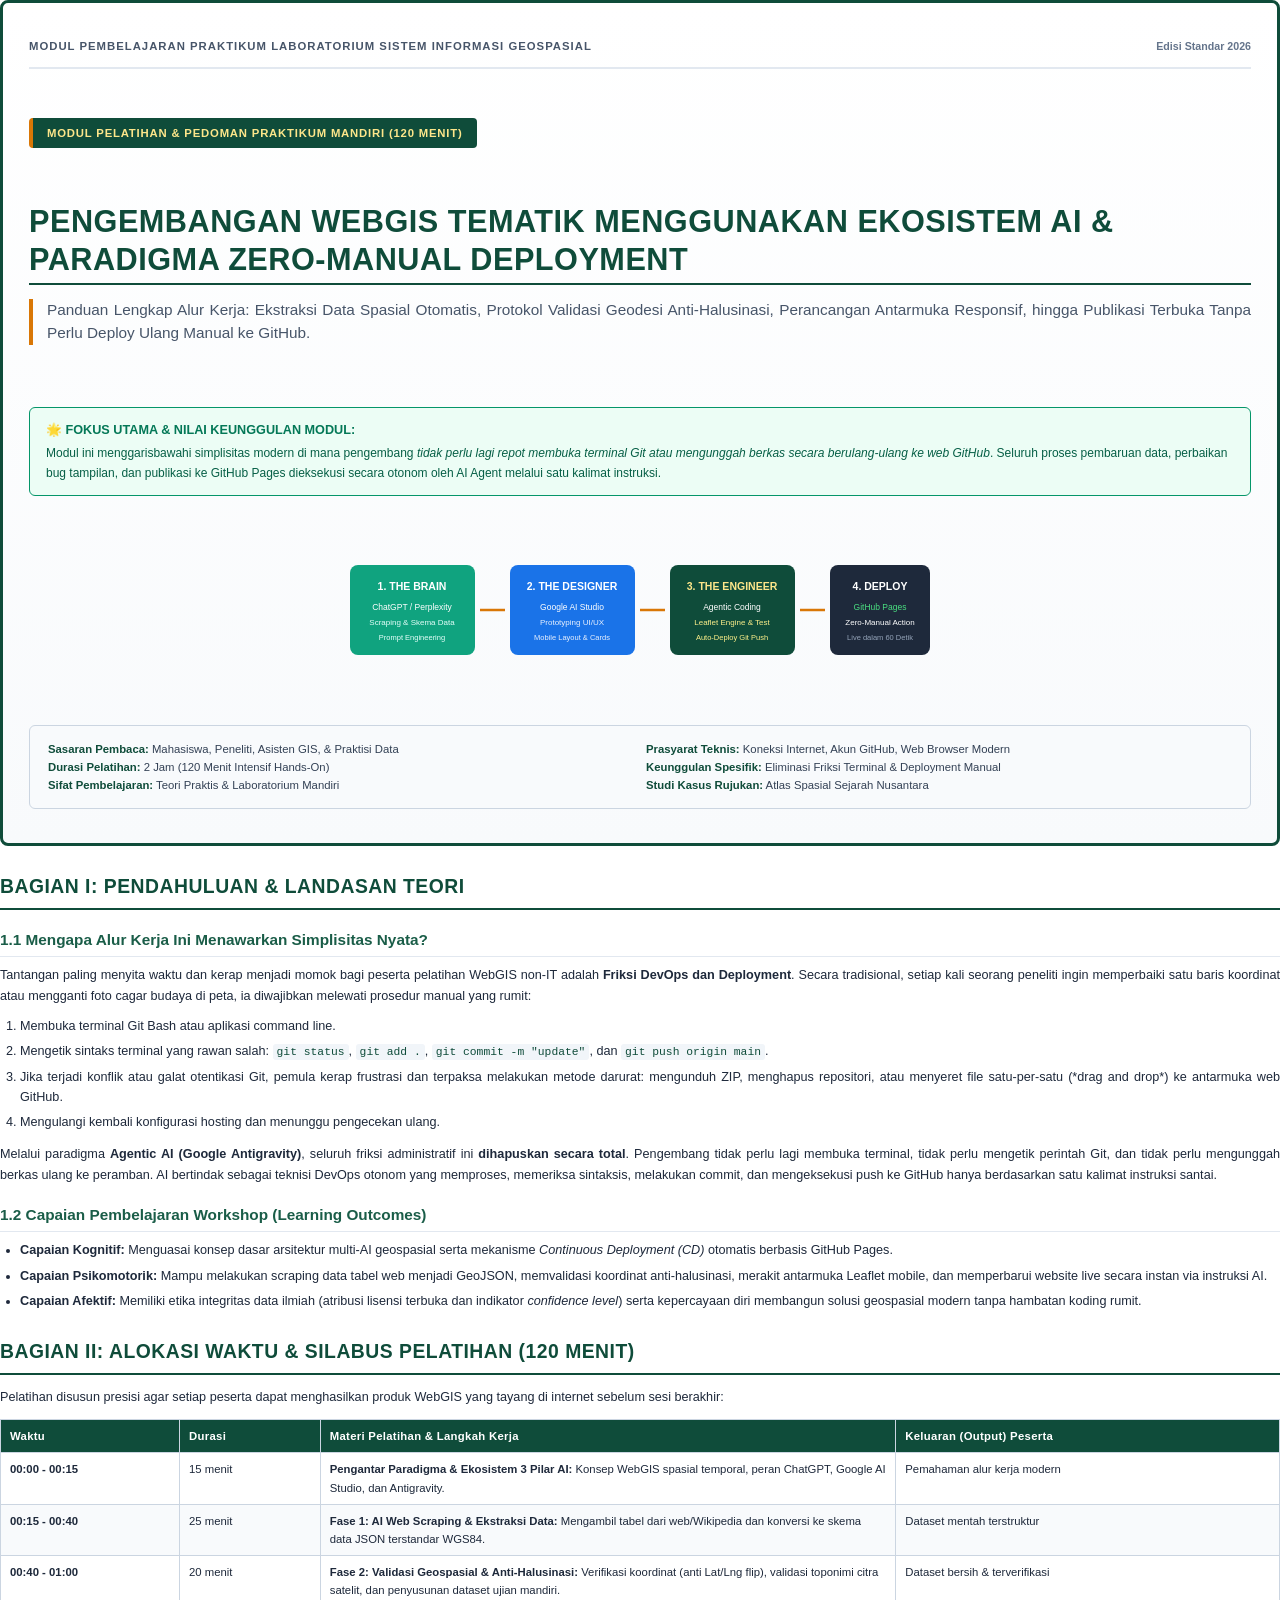
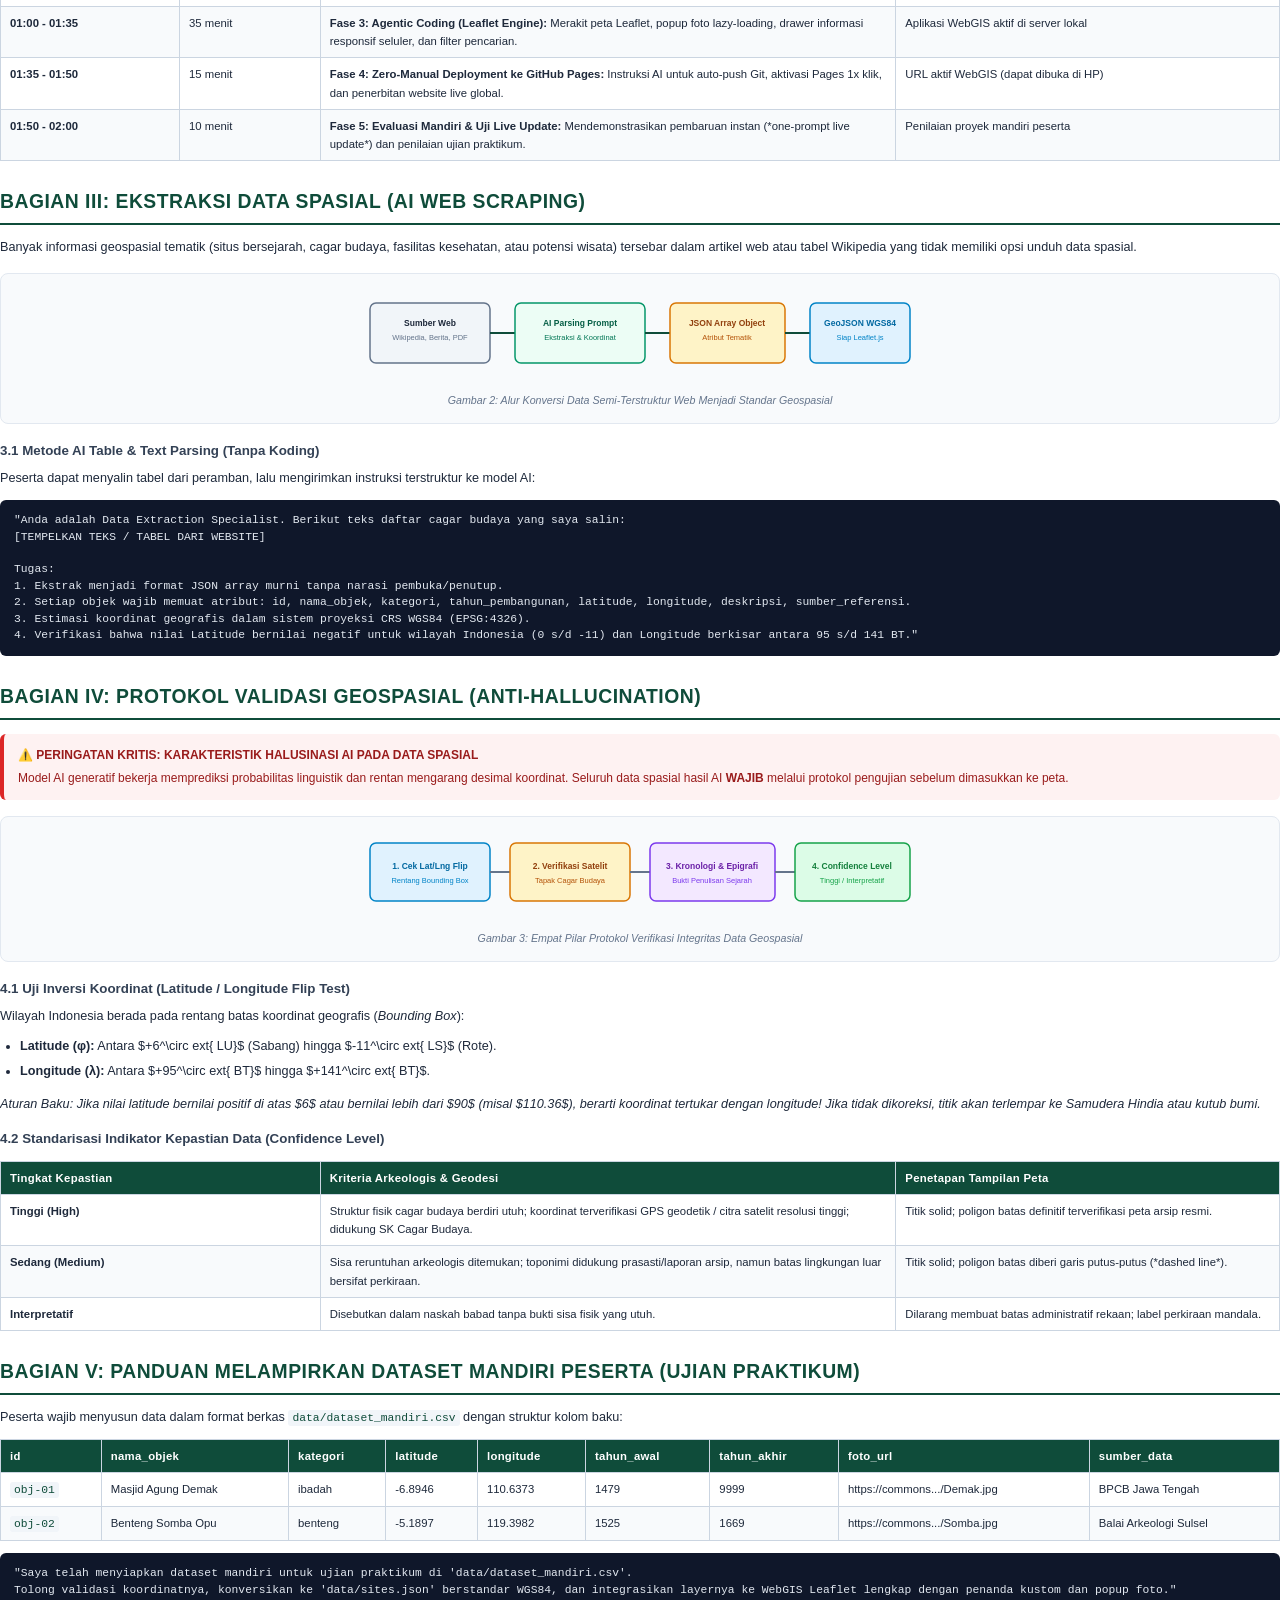
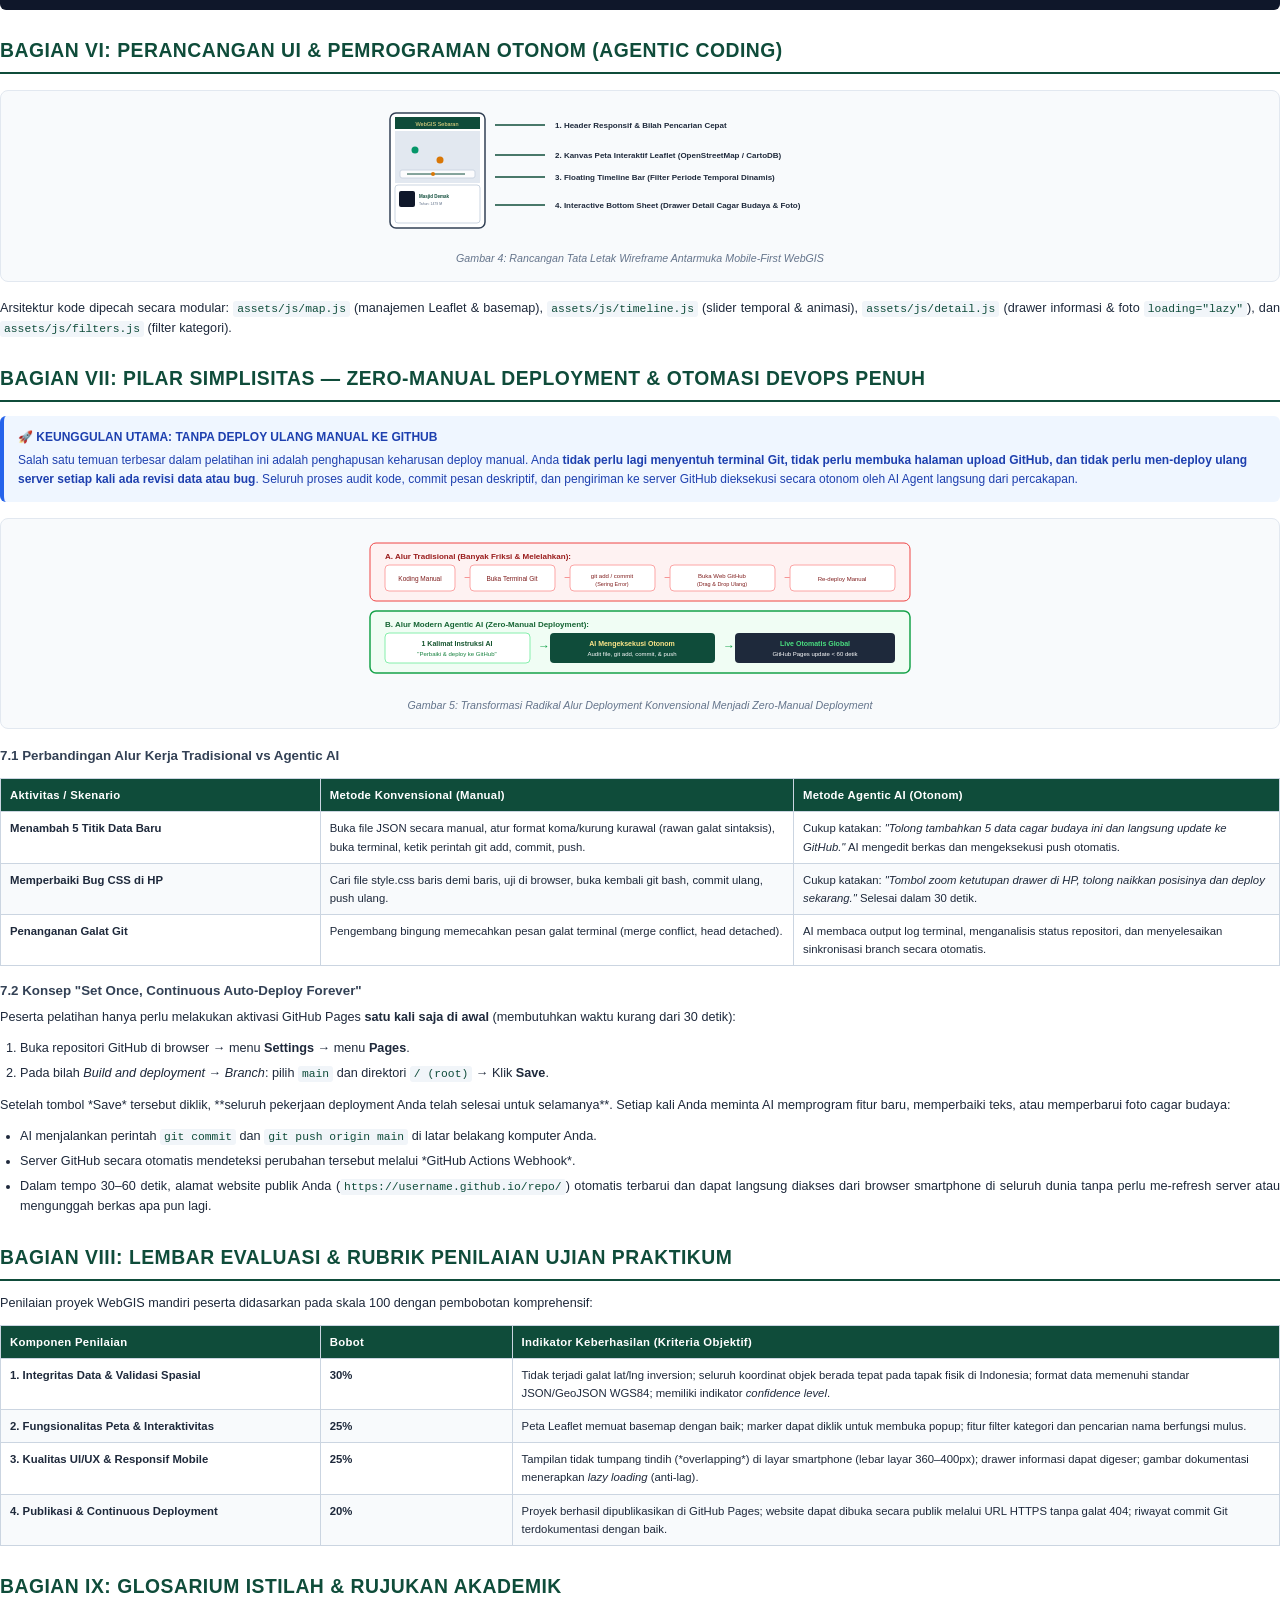
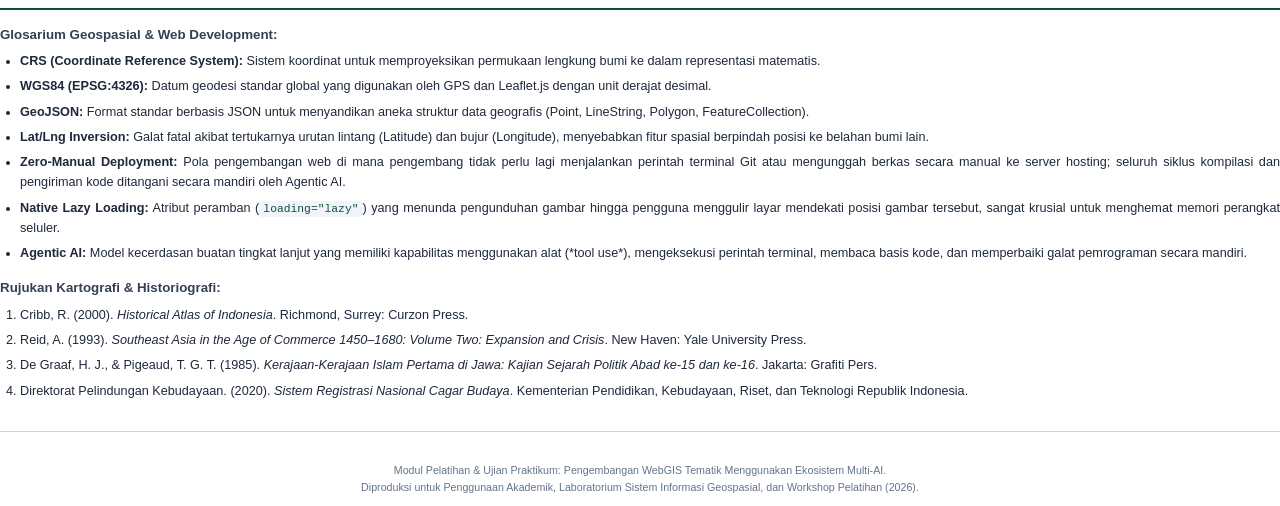
==== commit 76d4e9f6: "docs: emphasize Zero-Manual Deployment feature and automated DevOps pipeline in workshop guide" ====
--- a/docs/MODUL_PANDUAN_WORKSHOP_WEBGIS.html
+++ b/docs/MODUL_PANDUAN_WORKSHOP_WEBGIS.html
@@ -34,7 +34,7 @@
     display: flex;
     flex-direction: column;
     justify-content: space-between;
-    padding: 36px 28px;
+    padding: 34px 26px;
     border: 3px solid #0f4c3a;
     border-radius: 8px;
     background: linear-gradient(180deg, #ffffff 0%, #f8fafc 100%);
@@ -72,33 +72,50 @@
   }
 
   .cover-title-group {
-    margin-top: 25px;
+    margin-top: 20px;
   }
 
   .cover-title {
-    font-size: 24pt;
+    font-size: 23pt;
     font-weight: 800;
     color: #0f4c3a;
     line-height: 1.25;
-    margin: 0 0 16px 0;
+    margin: 0 0 14px 0;
   }
 
   .cover-subtitle {
     font-size: 11.5pt;
     color: #475569;
     line-height: 1.5;
-    margin-bottom: 20px;
+    margin-bottom: 18px;
     border-left: 4px solid #d97706;
     padding-left: 14px;
     text-align: justify;
+  }
+
+  .cover-highlight-box {
+    background: #ecfdf5;
+    border: 1.5px solid #059669;
+    border-radius: 6px;
+    padding: 12px 16px;
+    margin: 10px 0;
+    font-size: 9pt;
+    color: #065f46;
+  }
+
+  .cover-highlight-box strong {
+    color: #047857;
+    display: block;
+    font-size: 9.5pt;
+    margin-bottom: 4px;
   }
 
   .cover-meta {
     background: #f8fafc;
     border: 1px solid #cbd5e1;
     border-radius: 6px;
-    padding: 16px 20px;
-    font-size: 9pt;
+    padding: 14px 18px;
+    font-size: 8.5pt;
     color: #334155;
     display: grid;
     grid-template-columns: 1fr 1fr;
@@ -117,26 +134,26 @@
   }
 
   h1 {
-    font-size: 15pt;
+    font-size: 14.5pt;
     border-bottom: 2px solid #0f4c3a;
-    padding-bottom: 6px;
-    margin-top: 28px;
+    padding-bottom: 5px;
+    margin-top: 26px;
     margin-bottom: 12px;
     text-transform: uppercase;
     letter-spacing: 0.5px;
   }
 
   h2 {
-    font-size: 12pt;
+    font-size: 11.5pt;
     color: #1a5d48;
-    margin-top: 20px;
+    margin-top: 18px;
     margin-bottom: 8px;
     border-bottom: 1px solid #e2e8f0;
     padding-bottom: 4px;
   }
 
   h3 {
-    font-size: 10.5pt;
+    font-size: 10pt;
     color: #334155;
     margin-top: 14px;
     margin-bottom: 6px;
@@ -161,7 +178,7 @@
   table {
     width: 100%;
     border-collapse: collapse;
-    margin: 14px 0;
+    margin: 12px 0;
     font-size: 8.5pt;
     page-break-inside: avoid;
   }
@@ -197,6 +214,12 @@
     background: #ecfdf5;
     border-left: 4px solid #059669;
     color: #065f46;
+  }
+
+  .callout-highlight {
+    background: #eff6ff;
+    border-left: 4px solid #2563eb;
+    color: #1e40af;
   }
 
   .callout-warning {
@@ -270,13 +293,6 @@
   .page-break {
     page-break-before: always;
   }
-
-  .rubric-grid {
-    display: grid;
-    grid-template-columns: 1fr 1fr;
-    gap: 10px;
-    margin: 12px 0;
-  }
 </style>
 </head>
 <body>
@@ -291,51 +307,56 @@
   <div class="cover-badge">Modul Pelatihan & Pedoman Praktikum Mandiri (120 Menit)</div>
   
   <div class="cover-title-group">
-    <h1 class="cover-title">Pengembangan Sistem Informasi Geografis Berbasis Web (WebGIS) Tematik Menggunakan Ekosistem Artificial Intelligence</h1>
+    <h1 class="cover-title">Pengembangan WebGIS Tematik Menggunakan Ekosistem AI & Paradigma Zero-Manual Deployment</h1>
     <div class="cover-subtitle">
-      Panduan Lengkap Alur Kerja: Ekstraksi Data Spasial Otomatis (AI Web Scraping), Protokol Validasi Geodesi Anti-Halusinasi, Perancangan Antarmuka Responsif Seluler, Pemrograman Otonom (Agentic Pair-Programming), hingga Publikasi Terbuka di GitHub Pages.
+      Panduan Lengkap Alur Kerja: Ekstraksi Data Spasial Otomatis, Protokol Validasi Geodesi Anti-Halusinasi, Perancangan Antarmuka Responsif, hingga Publikasi Terbuka Tanpa Perlu Deploy Ulang Manual ke GitHub.
     </div>
   </div>
 
-  <div style="text-align: center; margin: 15px 0;">
+  <div class="cover-highlight-box">
+    <strong>🌟 FOKUS UTAMA & NILAI KEUNGGULAN MODUL:</strong>
+    Modul ini menggarisbawahi simplisitas modern di mana pengembang <em>tidak perlu lagi repot membuka terminal Git atau mengunggah berkas secara berulang-ulang ke web GitHub</em>. Seluruh proses pembaruan data, perbaikan bug tampilan, dan publikasi ke GitHub Pages dieksekusi secara otonom oleh AI Agent melalui satu kalimat instruksi.
+  </div>
+
+  <div style="text-align: center; margin: 10px 0;">
     <!-- SVG ILLUSTRATION 1: ARSITEKTUR EKOSISTEM 3 PILAR AI -->
-    <svg width="600" height="135" viewBox="0 0 600 135" xmlns="http://www.w3.org/2000/svg">
+    <svg width="600" height="125" viewBox="0 0 600 125" xmlns="http://www.w3.org/2000/svg">
       <!-- Step 1: ChatGPT -->
-      <rect x="10" y="18" width="125" height="95" rx="8" fill="#10a37f" />
-      <text x="72" y="45" fill="#ffffff" font-weight="bold" font-size="11" text-anchor="middle">1. THE BRAIN</text>
-      <text x="72" y="65" fill="#ffffff" font-size="8.5" text-anchor="middle">ChatGPT / Perplexity</text>
-      <text x="72" y="80" fill="#e6fffa" font-size="8" text-anchor="middle">Scraping & Skema Data</text>
-      <text x="72" y="95" fill="#e6fffa" font-size="7.5" text-anchor="middle">Prompt Engineering</text>
+      <rect x="10" y="15" width="125" height="90" rx="8" fill="#10a37f" />
+      <text x="72" y="40" fill="#ffffff" font-weight="bold" font-size="10.5" text-anchor="middle">1. THE BRAIN</text>
+      <text x="72" y="60" fill="#ffffff" font-size="8.5" text-anchor="middle">ChatGPT / Perplexity</text>
+      <text x="72" y="75" fill="#e6fffa" font-size="8" text-anchor="middle">Scraping & Skema Data</text>
+      <text x="72" y="90" fill="#e6fffa" font-size="7.5" text-anchor="middle">Prompt Engineering</text>
 
       <!-- Arrow 1 -->
-      <path d="M 140 65 L 165 65" stroke="#d97706" stroke-width="2.5" fill="none" marker-end="url(#arrow)" />
+      <path d="M 140 60 L 165 60" stroke="#d97706" stroke-width="2.5" fill="none" marker-end="url(#arrow)" />
       
       <!-- Step 2: Google AI Studio -->
-      <rect x="170" y="18" width="125" height="95" rx="8" fill="#1a73e8" />
-      <text x="232" y="45" fill="#ffffff" font-weight="bold" font-size="11" text-anchor="middle">2. THE DESIGNER</text>
-      <text x="232" y="65" fill="#ffffff" font-size="8.5" text-anchor="middle">Google AI Studio</text>
-      <text x="232" y="80" fill="#e8f0fe" font-size="8" text-anchor="middle">Prototyping UI/UX</text>
-      <text x="232" y="95" fill="#e8f0fe" font-size="7.5" text-anchor="middle">Mobile Layout & Cards</text>
+      <rect x="170" y="15" width="125" height="90" rx="8" fill="#1a73e8" />
+      <text x="232" y="40" fill="#ffffff" font-weight="bold" font-size="10.5" text-anchor="middle">2. THE DESIGNER</text>
+      <text x="232" y="60" fill="#ffffff" font-size="8.5" text-anchor="middle">Google AI Studio</text>
+      <text x="232" y="75" fill="#e8f0fe" font-size="8" text-anchor="middle">Prototyping UI/UX</text>
+      <text x="232" y="90" fill="#e8f0fe" font-size="7.5" text-anchor="middle">Mobile Layout & Cards</text>
 
       <!-- Arrow 2 -->
-      <path d="M 300 65 L 325 65" stroke="#d97706" stroke-width="2.5" fill="none" />
+      <path d="M 300 60 L 325 60" stroke="#d97706" stroke-width="2.5" fill="none" />
 
       <!-- Step 3: Google Antigravity -->
-      <rect x="330" y="18" width="125" height="95" rx="8" fill="#0f4c3a" />
-      <text x="392" y="45" fill="#fde68a" font-weight="bold" font-size="11" text-anchor="middle">3. THE ENGINEER</text>
-      <text x="392" y="65" fill="#ffffff" font-size="8.5" text-anchor="middle">Agentic Coding</text>
-      <text x="392" y="80" fill="#fef08a" font-size="8" text-anchor="middle">Leaflet Engine & Test</text>
-      <text x="392" y="95" fill="#fef08a" font-size="7.5" text-anchor="middle">Git Push Otomatis</text>
+      <rect x="330" y="15" width="125" height="90" rx="8" fill="#0f4c3a" />
+      <text x="392" y="40" fill="#fde68a" font-weight="bold" font-size="10.5" text-anchor="middle">3. THE ENGINEER</text>
+      <text x="392" y="60" fill="#ffffff" font-size="8.5" text-anchor="middle">Agentic Coding</text>
+      <text x="392" y="75" fill="#fef08a" font-size="8" text-anchor="middle">Leaflet Engine & Test</text>
+      <text x="392" y="90" fill="#fef08a" font-size="7.5" text-anchor="middle">Auto-Deploy Git Push</text>
 
       <!-- Arrow 3 -->
-      <path d="M 460 65 L 485 65" stroke="#d97706" stroke-width="2.5" fill="none" />
+      <path d="M 460 60 L 485 60" stroke="#d97706" stroke-width="2.5" fill="none" />
 
       <!-- Step 4: GitHub Pages -->
-      <rect x="490" y="18" width="100" height="95" rx="8" fill="#1e293b" />
-      <text x="540" y="45" fill="#ffffff" font-weight="bold" font-size="11" text-anchor="middle">4. DEPLOY</text>
-      <text x="540" y="65" fill="#4ade80" font-size="8.5" text-anchor="middle">GitHub Pages</text>
-      <text x="540" y="80" fill="#ffffff" font-size="8" text-anchor="middle">Hosting Publik</text>
-      <text x="540" y="95" fill="#94a3b8" font-size="7.5" text-anchor="middle">Live Website</text>
+      <rect x="490" y="15" width="100" height="90" rx="8" fill="#1e293b" />
+      <text x="540" y="40" fill="#ffffff" font-weight="bold" font-size="10.5" text-anchor="middle">4. DEPLOY</text>
+      <text x="540" y="60" fill="#4ade80" font-size="8.5" text-anchor="middle">GitHub Pages</text>
+      <text x="540" y="75" fill="#ffffff" font-size="8" text-anchor="middle">Zero-Manual Action</text>
+      <text x="540" y="90" fill="#94a3b8" font-size="7.5" text-anchor="middle">Live dalam 60 Detik</text>
     </svg>
   </div>
 
@@ -347,7 +368,7 @@
     </div>
     <div>
       <strong>Prasyarat Teknis:</strong> Koneksi Internet, Akun GitHub, Web Browser Modern<br>
-      <strong>Perangkat Lunak:</strong> Leaflet.js, CRS WGS84, Agentic AI Environment<br>
+      <strong>Keunggulan Spesifik:</strong> Eliminasi Friksi Terminal & Deployment Manual<br>
       <strong>Studi Kasus Rujukan:</strong> Atlas Spasial Sejarah Nusantara
     </div>
   </div>
@@ -356,30 +377,32 @@
 <!-- BAGIAN I: PENDAHULUAN & LANDASAN TEORI -->
 <h1>Bagian I: Pendahuluan & Landasan Teori</h1>
 
-<h2>1.1 Transformasi Paradigma Geospasial di Era Artificial Intelligence</h2>
-<p>
-  Sistem Informasi Geografis Berbasis Web (WebGIS) telah menjadi media paling efektif dalam mendemokratisasikan data geospasial kepada publik. Melalui peramban web tanpa memerlukan instalasi perangkat lunak GIS desktop yang berat, pengguna awam dapat mengeksplorasi data sebaran, pola keruangan, hingga analisis temporal.
-</p>
-<p>
-  Namun, kurva pembelajaran pengembangan WebGIS konvensional sangat terjal. Pengembang dituntut menguasai kartografi geodesi (sistem proyeksi, datum WGS84, koordinat desimal), penataan format data (GeoJSON, TopoJSON), pemrograman frontend modern (HTML5, CSS Flexbox/Grid, JavaScript asynchronous), pustaka pemetaan (Leaflet.js, OpenLayers), serta manajemen server dan deployment (Git, GitHub, web server).
-</p>
-<p>
-  Hadirnya <strong>Generative AI</strong> dan <strong>Agentic AI Coding Assistant</strong> tidak menghilangkan kaidah keilmuan geospasial, melainkan mentransformasi alur kerja: pengembang tidak lagi disibukkan oleh penulisan kode sintaksis baris-demi-baris yang rawan galat (syntax error), melainkan fokus sebagai <strong>Arsitek Sistem (System Architect)</strong> dan <strong>Kurator Kualitas Data (Quality Assurer)</strong>.
+<h2>1.1 Mengapa Alur Kerja Ini Menawarkan Simplisitas Nyata?</h2>
+<p>
+  Tantangan paling menyita waktu dan kerap menjadi momok bagi peserta pelatihan WebGIS non-IT adalah <strong>Friksi DevOps dan Deployment</strong>. Secara tradisional, setiap kali seorang peneliti ingin memperbaiki satu baris koordinat atau mengganti foto cagar budaya di peta, ia diwajibkan melewati prosedur manual yang rumit:
+</p>
+<ol>
+  <li>Membuka terminal Git Bash atau aplikasi command line.</li>
+  <li>Mengetik sintaks terminal yang rawan salah: <code>git status</code>, <code>git add .</code>, <code>git commit -m "update"</code>, dan <code>git push origin main</code>.</li>
+  <li>Jika terjadi konflik atau galat otentikasi Git, pemula kerap frustrasi dan terpaksa melakukan metode darurat: mengunduh ZIP, menghapus repositori, atau menyeret file satu-per-satu (*drag and drop*) ke antarmuka web GitHub.</li>
+  <li>Mengulangi kembali konfigurasi hosting dan menunggu pengecekan ulang.</li>
+</ol>
+<p>
+  Melalui paradigma <strong>Agentic AI (Google Antigravity)</strong>, seluruh friksi administratif ini <strong>dihapuskan secara total</strong>. Pengembang tidak perlu lagi membuka terminal, tidak perlu mengetik perintah Git, dan tidak perlu mengunggah berkas ulang ke peramban. AI bertindak sebagai teknisi DevOps otonom yang memproses, memeriksa sintaksis, melakukan commit, dan mengeksekusi push ke GitHub hanya berdasarkan satu kalimat instruksi santai.
 </p>
 
 <h2>1.2 Capaian Pembelajaran Workshop (Learning Outcomes)</h2>
-<p>Setelah menyelesaikan modul pelatihan ini selama 120 menit, peserta diharapkan mampu:</p>
 <ul>
-  <li><strong>Capaian Kognitif:</strong> Memahami arsitektur alur kerja multi-AI dalam rekayasa geospasial serta prinsip dasar mitigasi halusinasi toponimi.</li>
-  <li><strong>Capaian Psikomotorik:</strong> Mampu mengekstrak data tabel web menjadi JSON spasial terstruktur, mengoreksi anomali pembalikan koordinat (lat/lng inversion), merancang antarmuka Leaflet interaktif, dan mempublikasikan kode ke GitHub Pages secara otonom.</li>
-  <li><strong>Capaian Afektif:</strong> Memiliki etika integritas data ilmiah dengan melampirkan atribusi sumber, lisensi berkas terbuka, dan indikator kepastian historis (confidence level).</li>
+  <li><strong>Capaian Kognitif:</strong> Menguasai konsep dasar arsitektur multi-AI geospasial serta mekanisme <em>Continuous Deployment (CD)</em> otomatis berbasis GitHub Pages.</li>
+  <li><strong>Capaian Psikomotorik:</strong> Mampu melakukan scraping data tabel web menjadi GeoJSON, memvalidasi koordinat anti-halusinasi, merakit antarmuka Leaflet mobile, dan memperbarui website live secara instan via instruksi AI.</li>
+  <li><strong>Capaian Afektif:</strong> Memiliki etika integritas data ilmiah (atribusi lisensi terbuka dan indikator <em>confidence level</em>) serta kepercayaan diri membangun solusi geospasial modern tanpa hambatan koding rumit.</li>
 </ul>
 
 <!-- BAGIAN II: ALOKASI WAKTU 120 MENIT -->
 <div class="page-break"></div>
 <h1>Bagian II: Alokasi Waktu & Silabus Pelatihan (120 Menit)</h1>
 <p>
-  Pelatihan disusun menggunakan pendekatan <em>Action Learning</em> dengan rasio 25% pemahaman konsep dan 75% praktik laboratorium terbimbing:
+  Pelatihan disusun presisi agar setiap peserta dapat menghasilkan produk WebGIS yang tayang di internet sebelum sesi berakhir:
 </p>
 
 <table>
@@ -395,37 +418,37 @@
     <tr>
       <td><strong>00:00 - 00:15</strong></td>
       <td>15 menit</td>
-      <td><strong>Pengantar Paradigma & Ekosistem 3 Pilar AI:</strong> Peran ChatGPT (Konsep), Google AI Studio (Desain UI), dan Antigravity (Eksekusi Coding & Git).</td>
-      <td>Pemahaman arsitektur sistem & persiapan workspace</td>
+      <td><strong>Pengantar Paradigma & Ekosistem 3 Pilar AI:</strong> Konsep WebGIS spasial temporal, peran ChatGPT, Google AI Studio, dan Antigravity.</td>
+      <td>Pemahaman alur kerja modern</td>
     </tr>
     <tr>
       <td><strong>00:15 - 00:40</strong></td>
       <td>25 menit</td>
-      <td><strong>Fase 1: AI Web Scraping & Ekstraksi Data:</strong> Teknik mengambil tabel dari web/Wikipedia dan konversi ke skema data JSON/GeoJSON terstandar WGS84.</td>
-      <td>Berkas dataset mentah terstruktur (<code>data/raw.json</code>)</td>
+      <td><strong>Fase 1: AI Web Scraping & Ekstraksi Data:</strong> Mengambil tabel dari web/Wikipedia dan konversi ke skema data JSON terstandar WGS84.</td>
+      <td>Dataset mentah terstruktur</td>
     </tr>
     <tr>
       <td><strong>00:40 - 01:00</strong></td>
       <td>20 menit</td>
-      <td><strong>Fase 2: Validasi Geospasial & Anti-Halusinasi:</strong> Verifikasi koordinat (deteksi Lat/Lng flip), validasi toponimi citra satelit, dan penetapan <em>Confidence Level</em>.</td>
-      <td>Dataset bersih terverifikasi (<code>data/sites.json</code>)</td>
+      <td><strong>Fase 2: Validasi Geospasial & Anti-Halusinasi:</strong> Verifikasi koordinat (anti Lat/Lng flip), validasi toponimi citra satelit, dan penyusunan dataset ujian mandiri.</td>
+      <td>Dataset bersih & terverifikasi</td>
     </tr>
     <tr>
       <td><strong>01:00 - 01:35</strong></td>
       <td>35 menit</td>
       <td><strong>Fase 3: Agentic Coding (Leaflet Engine):</strong> Merakit peta Leaflet, popup foto lazy-loading, drawer informasi responsif seluler, dan filter pencarian.</td>
-      <td>Aplikasi WebGIS fungsional di server lokal</td>
+      <td>Aplikasi WebGIS aktif di server lokal</td>
     </tr>
     <tr>
       <td><strong>01:35 - 01:50</strong></td>
       <td>15 menit</td>
-      <td><strong>Fase 4: Otomasi Publikasi ke GitHub Pages:</strong> Perintah Git otomatis via AI, konfigurasi branch deployment, dan peluncuran website publik.</td>
-      <td>URL aktif WebGIS (dapat dibuka di smartphone)</td>
+      <td><strong>Fase 4: Zero-Manual Deployment ke GitHub Pages:</strong> Instruksi AI untuk auto-push Git, aktivasi Pages 1x klik, dan penerbitan website live global.</td>
+      <td>URL aktif WebGIS (dapat dibuka di HP)</td>
     </tr>
     <tr>
       <td><strong>01:50 - 02:00</strong></td>
       <td>10 menit</td>
-      <td><strong>Fase 5: Evaluasi Mandiri & Pengumpulan Ujian:</strong> Presentasi hasil proyek, pengujian fitur responsif, dan evaluasi capaian tugas.</td>
+      <td><strong>Fase 5: Evaluasi Mandiri & Uji Live Update:</strong> Mendemonstrasikan pembaruan instan (*one-prompt live update*) dan penilaian ujian praktikum.</td>
       <td>Penilaian proyek mandiri peserta</td>
     </tr>
   </tbody>
@@ -434,44 +457,40 @@
 <!-- BAGIAN III: AI WEB SCRAPING & EKSTRAKSI DATA -->
 <h1>Bagian III: Ekstraksi Data Spasial (AI Web Scraping)</h1>
 <p>
-  Tantangan utama pemetaan tematik adalah ketiadaan data spasial siap pakai (seperti format SHP atau GeoJSON) dari institusi resmi. Sebagian besar data cagar budaya, fasilitas kesehatan, atau pariwisata tersimpan dalam format teks artikel, siaran pers, atau tabel Wikipedia.
+  Banyak informasi geospasial tematik (situs bersejarah, cagar budaya, fasilitas kesehatan, atau potensi wisata) tersebar dalam artikel web atau tabel Wikipedia yang tidak memiliki opsi unduh data spasial.
 </p>
 
 <div class="diagram-box">
   <!-- SVG ILLUSTRATION 2: DATA EXTRACTION WORKFLOW -->
-  <svg width="560" height="95" viewBox="0 0 560 95" xmlns="http://www.w3.org/2000/svg">
-    <rect x="10" y="15" width="120" height="65" rx="6" fill="#f1f5f9" stroke="#64748b" stroke-width="1.5" />
-    <text x="70" y="38" fill="#1e293b" font-size="9" font-weight="bold" text-anchor="middle">Sumber Web</text>
-    <text x="70" y="52" fill="#64748b" font-size="7.5" text-anchor="middle">Wikipedia, Berita,</text>
-    <text x="70" y="65" fill="#64748b" font-size="7.5" text-anchor="middle">Tabel HTML, PDF</text>
-
-    <path d="M 130 47 L 155 47" stroke="#0f4c3a" stroke-width="2" />
-
-    <rect x="155" y="15" width="130" height="65" rx="6" fill="#ecfdf5" stroke="#059669" stroke-width="1.5" />
-    <text x="220" y="38" fill="#065f46" font-size="9" font-weight="bold" text-anchor="middle">AI Parsing Prompt</text>
-    <text x="220" y="52" fill="#047857" font-size="7.5" text-anchor="middle">Ekstraksi Entitas &</text>
-    <text x="220" y="65" fill="#047857" font-size="7.5" text-anchor="middle">Estimasi Koordinat</text>
-
-    <path d="M 285 47 L 310 47" stroke="#0f4c3a" stroke-width="2" />
-
-    <rect x="310" y="15" width="115" height="65" rx="6" fill="#fef3c7" stroke="#d97706" stroke-width="1.5" />
-    <text x="367" y="38" fill="#92400e" font-size="9" font-weight="bold" text-anchor="middle">Skema Terstruktur</text>
-    <text x="367" y="52" fill="#b45309" font-size="7.5" text-anchor="middle">JSON Array Object</text>
-    <text x="367" y="65" fill="#b45309" font-size="7.5" text-anchor="middle">Atribut Tematik</text>
-
-    <path d="M 425 47 L 450 47" stroke="#0f4c3a" stroke-width="2" />
-
-    <rect x="450" y="15" width="100" height="65" rx="6" fill="#e0f2fe" stroke="#0284c7" stroke-width="1.5" />
-    <text x="500" y="38" fill="#0369a1" font-size="9" font-weight="bold" text-anchor="middle">GeoJSON WGS84</text>
-    <text x="500" y="52" fill="#0284c7" font-size="7.5" text-anchor="middle">FeatureCollection</text>
-    <text x="500" y="65" fill="#0284c7" font-size="7.5" text-anchor="middle">Siap Leaflet.js</text>
+  <svg width="560" height="90" viewBox="0 0 560 90" xmlns="http://www.w3.org/2000/svg">
+    <rect x="10" y="15" width="120" height="60" rx="6" fill="#f1f5f9" stroke="#64748b" stroke-width="1.5" />
+    <text x="70" y="38" fill="#1e293b" font-size="8.5" font-weight="bold" text-anchor="middle">Sumber Web</text>
+    <text x="70" y="52" fill="#64748b" font-size="7.5" text-anchor="middle">Wikipedia, Berita, PDF</text>
+
+    <path d="M 130 45 L 155 45" stroke="#0f4c3a" stroke-width="2" />
+
+    <rect x="155" y="15" width="130" height="60" rx="6" fill="#ecfdf5" stroke="#059669" stroke-width="1.5" />
+    <text x="220" y="38" fill="#065f46" font-size="8.5" font-weight="bold" text-anchor="middle">AI Parsing Prompt</text>
+    <text x="220" y="52" fill="#047857" font-size="7.5" text-anchor="middle">Ekstraksi & Koordinat</text>
+
+    <path d="M 285 45 L 310 45" stroke="#0f4c3a" stroke-width="2" />
+
+    <rect x="310" y="15" width="115" height="60" rx="6" fill="#fef3c7" stroke="#d97706" stroke-width="1.5" />
+    <text x="367" y="38" fill="#92400e" font-size="8.5" font-weight="bold" text-anchor="middle">JSON Array Object</text>
+    <text x="367" y="52" fill="#b45309" font-size="7.5" text-anchor="middle">Atribut Tematik</text>
+
+    <path d="M 425 45 L 450 45" stroke="#0f4c3a" stroke-width="2" />
+
+    <rect x="450" y="15" width="100" height="60" rx="6" fill="#e0f2fe" stroke="#0284c7" stroke-width="1.5" />
+    <text x="500" y="38" fill="#0369a1" font-size="8.5" font-weight="bold" text-anchor="middle">GeoJSON WGS84</text>
+    <text x="500" y="52" fill="#0284c7" font-size="7.5" text-anchor="middle">Siap Leaflet.js</text>
   </svg>
   <div class="diagram-caption">Gambar 2: Alur Konversi Data Semi-Terstruktur Web Menjadi Standar Geospasial</div>
 </div>
 
 <h3>3.1 Metode AI Table & Text Parsing (Tanpa Koding)</h3>
 <p>
-  Peserta dapat menyalin tabel atau teks panjang dari halaman web, kemudian menggunakan prompt terstruktur pada model AI (ChatGPT atau Gemini):
+  Peserta dapat menyalin tabel dari peramban, lalu mengirimkan instruksi terstruktur ke model AI:
 </p>
 
 <pre><code>"Anda adalah Data Extraction Specialist. Berikut teks daftar cagar budaya yang saya salin:
@@ -481,7 +500,7 @@
 1. Ekstrak menjadi format JSON array murni tanpa narasi pembuka/penutup.
 2. Setiap objek wajib memuat atribut: id, nama_objek, kategori, tahun_pembangunan, latitude, longitude, deskripsi, sumber_referensi.
 3. Estimasi koordinat geografis dalam sistem proyeksi CRS WGS84 (EPSG:4326).
-4. Verifikasi bahwa nilai Latitude bernilai negatif untuk belahan bumi selatan Indonesia (0 s/d -11) dan Longitude berkisar antara 95 s/d 141 BT."</code></pre>
+4. Verifikasi bahwa nilai Latitude bernilai negatif untuk wilayah Indonesia (0 s/d -11) dan Longitude berkisar antara 95 s/d 141 BT."</code></pre>
 
 <div class="page-break"></div>
 
@@ -490,55 +509,50 @@
 
 <div class="callout callout-caution">
   <div class="callout-title">⚠️ PERINGATAN KRITIS: KARAKTERISTIK HALUSINASI AI PADA DATA SPASIAL</div>
-  Model bahasa besar (LLM) bekerja memprediksi probabilitas kata berikutnya, bukan menghitung posisi geodesi di permukaan bumi. Oleh sebab itu, AI sangat rentan mengarang desimal koordinat geografis. Seluruh data spasial yang dihasilkan oleh AI <strong>WAJIB</strong> melalui protokol pengujian berikut sebelum dimasukkan ke peta.
+  Model AI generatif bekerja memprediksi probabilitas linguistik dan rentan mengarang desimal koordinat. Seluruh data spasial hasil AI <strong>WAJIB</strong> melalui protokol pengujian sebelum dimasukkan ke peta.
 </div>
 
 <div class="diagram-box">
   <!-- SVG ILLUSTRATION 3: QUALITY CONTROL WORKFLOW -->
-  <svg width="560" height="90" viewBox="0 0 560 90" xmlns="http://www.w3.org/2000/svg">
-    <rect x="10" y="15" width="120" height="60" rx="6" fill="#e0f2fe" stroke="#0284c7" stroke-width="1.5" />
-    <text x="70" y="42" fill="#0369a1" font-size="8.5" font-weight="bold" text-anchor="middle">1. Cek Lat/Lng Flip</text>
-    <text x="70" y="58" fill="#0284c7" font-size="7.5" text-anchor="middle">Rentang Bounding Box</text>
-
-    <path d="M 130 45 L 150 45" stroke="#64748b" stroke-width="2" />
-
-    <rect x="150" y="15" width="120" height="60" rx="6" fill="#fef3c7" stroke="#d97706" stroke-width="1.5" />
-    <text x="210" y="42" fill="#92400e" font-size="8.5" font-weight="bold" text-anchor="middle">2. Verifikasi Satelit</text>
-    <text x="210" y="58" fill="#b45309" font-size="7.5" text-anchor="middle">Tapak Cagar Budaya</text>
-
-    <path d="M 270 45 L 290 45" stroke="#64748b" stroke-width="2" />
-
-    <rect x="290" y="15" width="125" height="60" rx="6" fill="#f3e8ff" stroke="#7c3aed" stroke-width="1.5" />
-    <text x="352" y="42" fill="#6b21a8" font-size="8.5" font-weight="bold" text-anchor="middle">3. Kronologi & Epigrafi</text>
-    <text x="352" y="58" fill="#7c3aed" font-size="7.5" text-anchor="middle">Bukti Penulisan Sejarah</text>
-
-    <path d="M 415 45 L 435 45" stroke="#64748b" stroke-width="2" />
-
-    <rect x="435" y="15" width="115" height="60" rx="6" fill="#dcfce7" stroke="#16a34a" stroke-width="1.5" />
-    <text x="492" y="42" fill="#15803d" font-size="8.5" font-weight="bold" text-anchor="middle">4. Confidence Level</text>
-    <text x="492" y="58" fill="#16a34a" font-size="7.5" text-anchor="middle">Tinggi / Interpretatif</text>
+  <svg width="560" height="85" viewBox="0 0 560 85" xmlns="http://www.w3.org/2000/svg">
+    <rect x="10" y="12" width="120" height="58" rx="6" fill="#e0f2fe" stroke="#0284c7" stroke-width="1.5" />
+    <text x="70" y="38" fill="#0369a1" font-size="8.5" font-weight="bold" text-anchor="middle">1. Cek Lat/Lng Flip</text>
+    <text x="70" y="52" fill="#0284c7" font-size="7.5" text-anchor="middle">Rentang Bounding Box</text>
+
+    <path d="M 130 41 L 150 41" stroke="#64748b" stroke-width="2" />
+
+    <rect x="150" y="12" width="120" height="58" rx="6" fill="#fef3c7" stroke="#d97706" stroke-width="1.5" />
+    <text x="210" y="38" fill="#92400e" font-size="8.5" font-weight="bold" text-anchor="middle">2. Verifikasi Satelit</text>
+    <text x="210" y="52" fill="#b45309" font-size="7.5" text-anchor="middle">Tapak Cagar Budaya</text>
+
+    <path d="M 270 41 L 290 41" stroke="#64748b" stroke-width="2" />
+
+    <rect x="290" y="12" width="125" height="58" rx="6" fill="#f3e8ff" stroke="#7c3aed" stroke-width="1.5" />
+    <text x="352" y="38" fill="#6b21a8" font-size="8.5" font-weight="bold" text-anchor="middle">3. Kronologi & Epigrafi</text>
+    <text x="352" y="52" fill="#7c3aed" font-size="7.5" text-anchor="middle">Bukti Penulisan Sejarah</text>
+
+    <path d="M 415 41 L 435 41" stroke="#64748b" stroke-width="2" />
+
+    <rect x="435" y="12" width="115" height="58" rx="6" fill="#dcfce7" stroke="#16a34a" stroke-width="1.5" />
+    <text x="492" y="38" fill="#15803d" font-size="8.5" font-weight="bold" text-anchor="middle">4. Confidence Level</text>
+    <text x="492" y="52" fill="#16a34a" font-size="7.5" text-anchor="middle">Tinggi / Interpretatif</text>
   </svg>
   <div class="diagram-caption">Gambar 3: Empat Pilar Protokol Verifikasi Integritas Data Geospasial</div>
 </div>
 
 <h3>4.1 Uji Inversi Koordinat (Latitude / Longitude Flip Test)</h3>
 <p>
-  Kesalahan paling lazim yang dilakukan pemula maupun sistem AI adalah tertukarnya kolom lintang (Latitude) dan bujur (Longitude). Wilayah Negara Kesatuan Republik Indonesia berada pada batas koordinat (<em>Bounding Box</em>):
+  Wilayah Indonesia berada pada rentang batas koordinat geografis (<em>Bounding Box</em>):
 </p>
 <ul>
-  <li><strong>Latitude ($\phi$):</strong> $+6^\circ	ext{ LU}$ (Pulau Weh/Sabang) hingga $-11^\circ	ext{ LS}$ (Pulau Rote).</li>
-  <li><strong>Longitude ($\lambda$):</strong> $+95^\circ	ext{ BT}$ (Ujung barat Sumatera) hingga $+141^\circ	ext{ BT}$ (Merauke).</li>
+  <li><strong>Latitude (&phi;):</strong> Antara $+6^\circ	ext{ LU}$ (Sabang) hingga $-11^\circ	ext{ LS}$ (Rote).</li>
+  <li><strong>Longitude (&lambda;):</strong> Antara $+95^\circ	ext{ BT}$ hingga $+141^\circ	ext{ BT}$.</li>
 </ul>
 <p>
   <em>Aturan Baku: Jika nilai latitude bernilai positif di atas $6$ atau bernilai lebih dari $90$ (misal $110.36$), berarti koordinat tertukar dengan longitude! Jika tidak dikoreksi, titik akan terlempar ke Samudera Hindia atau kutub bumi.</em>
 </p>
 
-<h3>4.2 Verifikasi Toponimi Fisik vs Administrasi Modern</h3>
-<p>
-  Pencarian lokasi sejarah di peta modern seringkali keliru mengarah ke pusat kecamatan atau kantor bupati masa kini. Contoh: <em>Sunda Kelapa</em> harus diposisikan di muara pelabuhan tua Jakarta Utara (bukan Monas), dan <em>Bandar Kuno Barus</em> harus diletakkan pada situs arkeologi Makam Papan Tinggi / Lobu Tua di Tapanuli Tengah (bukan terminal bus kota).
-</p>
-
-<h3>4.3 Penentuan Indikator Kepastian Data (Confidence Level)</h3>
+<h3>4.2 Standarisasi Indikator Kepastian Data (Confidence Level)</h3>
 <table>
   <thead>
     <tr>
@@ -550,32 +564,26 @@
   <tbody>
     <tr>
       <td><strong>Tinggi (High)</strong></td>
-      <td>Struktur fisik bangunan cagar budaya masih berdiri utuh; koordinat diverifikasi melalui GPS geodetik / citra satelit resolusi tinggi; didukung SK Cagar Budaya Nasional.</td>
+      <td>Struktur fisik cagar budaya berdiri utuh; koordinat terverifikasi GPS geodetik / citra satelit resolusi tinggi; didukung SK Cagar Budaya.</td>
       <td>Titik solid; poligon batas definitif terverifikasi peta arsip resmi.</td>
     </tr>
     <tr>
       <td><strong>Sedang (Medium)</strong></td>
-      <td>Sisa fondasi berupa reruntuhan arkeologis ditemukan; toponimi didukung prasasti/laporan kolonial (Oudheidkundige Dienst), namun batas lingkungan luar bersifat estimasi.</td>
+      <td>Sisa reruntuhan arkeologis ditemukan; toponimi didukung prasasti/laporan arsip, namun batas lingkungan luar bersifat perkiraan.</td>
       <td>Titik solid; poligon batas diberi garis putus-putus (*dashed line*).</td>
     </tr>
     <tr>
       <td><strong>Interpretatif</strong></td>
-      <td>Hanya disebutkan dalam naskah babad/hikayat tanpa sisa arsitektur fisik yang dapat diidentifikasi secara pasti di lapangan.</td>
-      <td>Dilarang membuat batas administratif rekaan; wajib diberi label perkiraan wilayah mandala.</td>
+      <td>Disebutkan dalam naskah babad tanpa bukti sisa fisik yang utuh.</td>
+      <td>Dilarang membuat batas administratif rekaan; label perkiraan mandala.</td>
     </tr>
   </tbody>
 </table>
 
 <!-- BAGIAN V: PANDUAN DATASET MANDIRI UJIAN -->
-<div class="page-break"></div>
 <h1>Bagian V: Panduan Melampirkan Dataset Mandiri Peserta (Ujian Praktikum)</h1>
 <p>
-  Sebagai syarat kelulusan pelatihan, peserta diwajibkan menyusun dan memetakan satu dataset tematik mandiri yang relevan dengan bidang studinya (misal: <em>sebaran puskesmas dan apotek</em>, <em>sebaran peninggalan era kolonial di kota asal</em>, atau <em>sebaran destinasi ekowisata</em>).
-</p>
-
-<h3>5.1 Standar Format Berkas Spreadsheet (CSV / Excel)</h3>
-<p>
-  Peserta wajib menyusun data dalam format berkas <code>data/dataset_mandiri.csv</code> dengan struktur kolom baku sebagai berikut:
+  Peserta wajib menyusun data dalam format berkas <code>data/dataset_mandiri.csv</code> dengan struktur kolom baku:
 </p>
 
 <table>
@@ -615,127 +623,168 @@
       <td>https://commons.../Somba.jpg</td>
       <td>Balai Arkeologi Sulsel</td>
     </tr>
-    <tr>
-      <td><code>obj-03</code></td>
-      <td>Keraton Kasepuhan</td>
-      <td>istana</td>
-      <td>-6.7265</td>
-      <td>108.5711</td>
-      <td>1529</td>
-      <td>9999</td>
-      <td>https://commons.../Cirebon.jpg</td>
-      <td>Disbudpar Cirebon</td>
-    </tr>
   </tbody>
 </table>
 
-<h3>5.2 Instruksi Eksekusi Konversi Data pada Antigravity</h3>
-<p>
-  Setelah menyalin file CSV ke dalam direktori <code>data/</code>, peserta cukup memberikan instruksi bahasa alami berikut pada konsol asisten AI:
-</p>
-
-<pre><code>"Saya telah menyiapkan dataset mandiri untuk ujian praktikum di berkas 'data/dataset_mandiri.csv'.
-Tolong lakukan audit terhadap berkas tersebut:
-1. Validasi nilai latitude dan longitude pada setiap baris data agar berada dalam Bounding Box Indonesia.
-2. Konversikan berkas CSV tersebut menjadi format 'data/sites.json' berstandar GeoJSON/WGS84.
-3. Sambungkan layer ini ke modul pemetaan Leaflet pada 'assets/js/map.js' lengkap dengan ikon penanda sesuai kategori dan popup kartu foto yang responsif."</code></pre>
-
-<!-- BAGIAN VI: PERANCANGAN UI/UX & AGENTIC CODING -->
+<pre><code>"Saya telah menyiapkan dataset mandiri untuk ujian praktikum di 'data/dataset_mandiri.csv'.
+Tolong validasi koordinatnya, konversikan ke 'data/sites.json' berstandar WGS84, dan integrasikan layernya ke WebGIS Leaflet lengkap dengan penanda kustom dan popup foto."</code></pre>
+
+<!-- BAGIAN VI: PERANCANGAN UI/UX -->
+<div class="page-break"></div>
 <h1>Bagian VI: Perancangan UI & Pemrograman Otonom (Agentic Coding)</h1>
 
 <div class="diagram-box">
   <!-- SVG ILLUSTRATION 4: WIREFRAME UI MOBILE -->
-  <svg width="550" height="150" viewBox="0 0 550 150" xmlns="http://www.w3.org/2000/svg">
+  <svg width="550" height="130" viewBox="0 0 550 130" xmlns="http://www.w3.org/2000/svg">
     <!-- Smartphone Frame -->
-    <rect x="25" y="10" width="105" height="130" rx="8" fill="#ffffff" stroke="#334155" stroke-width="2" />
-    <rect x="30" y="15" width="95" height="15" fill="#0f4c3a" />
-    <text x="77" y="25" fill="#fde68a" font-size="6" text-anchor="middle">WebGIS Sebaran</text>
+    <rect x="25" y="8" width="95" height="115" rx="6" fill="#ffffff" stroke="#334155" stroke-width="1.5" />
+    <rect x="30" y="12" width="85" height="12" fill="#0f4c3a" />
+    <text x="72" y="21" fill="#fde68a" font-size="5.5" text-anchor="middle">WebGIS Sebaran</text>
     <!-- Map Canvas -->
-    <rect x="30" y="32" width="95" height="60" fill="#e2e8f0" />
-    <circle cx="55" cy="55" r="4" fill="#059669" />
-    <circle cx="85" cy="65" r="4" fill="#d97706" />
+    <rect x="30" y="26" width="85" height="52" fill="#e2e8f0" />
+    <circle cx="50" cy="45" r="3.5" fill="#059669" />
+    <circle cx="75" cy="55" r="3.5" fill="#d97706" />
     <!-- Floating Slider -->
-    <rect x="35" y="78" width="85" height="10" rx="3" fill="#ffffff" opacity="0.9" stroke="#cbd5e1" />
-    <line x1="45" y1="83" x2="110" y2="83" stroke="#0f4c3a" stroke-width="1.5" />
-    <circle cx="75" cy="83" r="2.5" fill="#d97706" />
+    <rect x="35" y="65" width="75" height="8" rx="2" fill="#ffffff" opacity="0.9" stroke="#cbd5e1" />
+    <line x1="42" y1="69" x2="100" y2="69" stroke="#0f4c3a" stroke-width="1" />
+    <circle cx="68" cy="69" r="2" fill="#d97706" />
     <!-- Bottom Sheet / Drawer -->
-    <rect x="30" y="95" width="95" height="40" rx="4" fill="#ffffff" stroke="#cbd5e1" />
-    <line x1="68" y1="98" x2="87" y2="98" stroke="#94a3b8" stroke-width="1.5" stroke-linecap="round" />
-    <rect x="35" y="103" width="20" height="20" fill="#0f172a" rx="2" />
-    <text x="60" y="110" fill="#0f4c3a" font-size="5" font-weight="bold">Masjid Demak</text>
-    <text x="60" y="118" fill="#64748b" font-size="4">Tahun: 1479 M</text>
+    <rect x="30" y="80" width="85" height="38" rx="3" fill="#ffffff" stroke="#cbd5e1" />
+    <rect x="34" y="86" width="16" height="16" fill="#0f172a" rx="2" />
+    <text x="54" y="93" fill="#0f4c3a" font-size="4.5" font-weight="bold">Masjid Demak</text>
+    <text x="54" y="100" fill="#64748b" font-size="3.5">Tahun: 1479 M</text>
 
     <!-- Legend Arrows -->
-    <path d="M 140 25 L 200 25" stroke="#0f4c3a" stroke-width="1.5" marker-end="url(#arrow)" />
-    <text x="210" y="28" fill="#1e293b" font-size="8.5" font-weight="bold">1. Header Responsif & Bilah Pencarian Cepat</text>
-
-    <path d="M 140 60 L 200 60" stroke="#0f4c3a" stroke-width="1.5" />
-    <text x="210" y="63" fill="#1e293b" font-size="8.5" font-weight="bold">2. Kanvas Peta Interaktif Leaflet (Tile OpenStreetMap / CartoDB)</text>
-
-    <path d="M 140 85 L 200 85" stroke="#0f4c3a" stroke-width="1.5" />
-    <text x="210" y="88" fill="#1e293b" font-size="8.5" font-weight="bold">3. Floating Timeline Bar (Pengatur Filter Periode Waktu Temporal)</text>
-
-    <path d="M 140 115 L 200 115" stroke="#0f4c3a" stroke-width="1.5" />
-    <text x="210" y="118" fill="#1e293b" font-size="8.5" font-weight="bold">4. Interactive Bottom Sheet (Drawer Detail Cagar Budaya & Foto)</text>
+    <path d="M 130 20 L 180 20" stroke="#0f4c3a" stroke-width="1.5" />
+    <text x="190" y="23" fill="#1e293b" font-size="8" font-weight="bold">1. Header Responsif & Bilah Pencarian Cepat</text>
+
+    <path d="M 130 50 L 180 50" stroke="#0f4c3a" stroke-width="1.5" />
+    <text x="190" y="53" fill="#1e293b" font-size="8" font-weight="bold">2. Kanvas Peta Interaktif Leaflet (OpenStreetMap / CartoDB)</text>
+
+    <path d="M 130 72 L 180 72" stroke="#0f4c3a" stroke-width="1.5" />
+    <text x="190" y="75" fill="#1e293b" font-size="8" font-weight="bold">3. Floating Timeline Bar (Filter Periode Temporal Dinamis)</text>
+
+    <path d="M 130 100 L 180 100" stroke="#0f4c3a" stroke-width="1.5" />
+    <text x="190" y="103" fill="#1e293b" font-size="8" font-weight="bold">4. Interactive Bottom Sheet (Drawer Detail Cagar Budaya & Foto)</text>
   </svg>
   <div class="diagram-caption">Gambar 4: Rancangan Tata Letak Wireframe Antarmuka Mobile-First WebGIS</div>
 </div>
 
-<h3>6.1 Arsitektur Modular Kode JavaScript</h3>
-<p>
-  Aplikasi dibangun tidak dalam satu berkas raksasa, melainkan modular agar mudah dipelihara dan diperbaiki:
+<p>
+  Arsitektur kode dipecah secara modular: <code>assets/js/map.js</code> (manajemen Leaflet & basemap), <code>assets/js/timeline.js</code> (slider temporal & animasi), <code>assets/js/detail.js</code> (drawer informasi & foto <code>loading="lazy"</code>), dan <code>assets/js/filters.js</code> (filter kategori).
+</p>
+
+<!-- BAGIAN VII: ZERO-MANUAL DEPLOYMENT & GITHUB AUTOMATION (POKOK UTAMA) -->
+<div class="page-break"></div>
+<h1>Bagian VII: Pilar Simplisitas — Zero-Manual Deployment & Otomasi DevOps Penuh</h1>
+
+<div class="callout callout-highlight">
+  <div class="callout-title">🚀 KEUNGGULAN UTAMA: TANPA DEPLOY ULANG MANUAL KE GITHUB</div>
+  Salah satu temuan terbesar dalam pelatihan ini adalah penghapusan keharusan deploy manual. Anda <strong>tidak perlu lagi menyentuh terminal Git, tidak perlu membuka halaman upload GitHub, dan tidak perlu men-deploy ulang server setiap kali ada revisi data atau bug</strong>. Seluruh proses audit kode, commit pesan deskriptif, dan pengiriman ke server GitHub dieksekusi secara otonom oleh AI Agent langsung dari percakapan.
+</div>
+
+<div class="diagram-box">
+  <!-- SVG ILLUSTRATION 5: PERBANDINGAN ALUR KERJA DEPLOYMENT -->
+  <svg width="560" height="150" viewBox="0 0 560 150" xmlns="http://www.w3.org/2000/svg">
+    <!-- Traditional Pipeline -->
+    <rect x="10" y="10" width="540" height="58" rx="6" fill="#fef2f2" stroke="#ef4444" stroke-width="1" />
+    <text x="25" y="26" fill="#991b1b" font-size="8" font-weight="bold">A. Alur Tradisional (Banyak Friksi & Melelahkan):</text>
+    
+    <rect x="25" y="32" width="70" height="26" rx="4" fill="#ffffff" stroke="#fca5a5" />
+    <text x="60" y="48" fill="#7f1d1d" font-size="6.5" text-anchor="middle">Koding Manual</text>
+
+    <text x="102" y="48" fill="#ef4444" font-weight="bold">&rarr;</text>
+
+    <rect x="110" y="32" width="85" height="26" rx="4" fill="#ffffff" stroke="#fca5a5" />
+    <text x="152" y="48" fill="#7f1d1d" font-size="6.5" text-anchor="middle">Buka Terminal Git</text>
+
+    <text x="202" y="48" fill="#ef4444" font-weight="bold">&rarr;</text>
+
+    <rect x="210" y="32" width="85" height="26" rx="4" fill="#ffffff" stroke="#fca5a5" />
+    <text x="252" y="45" fill="#7f1d1d" font-size="6" text-anchor="middle">git add / commit</text>
+    <text x="252" y="53" fill="#7f1d1d" font-size="5.5" text-anchor="middle">(Sering Error)</text>
+
+    <text x="302" y="48" fill="#ef4444" font-weight="bold">&rarr;</text>
+
+    <rect x="310" y="32" width="105" height="26" rx="4" fill="#ffffff" stroke="#fca5a5" />
+    <text x="362" y="45" fill="#7f1d1d" font-size="6" text-anchor="middle">Buka Web GitHub</text>
+    <text x="362" y="53" fill="#7f1d1d" font-size="5.5" text-anchor="middle">(Drag & Drop Ulang)</text>
+
+    <text x="422" y="48" fill="#ef4444" font-weight="bold">&rarr;</text>
+
+    <rect x="430" y="32" width="105" height="26" rx="4" fill="#ffffff" stroke="#fca5a5" />
+    <text x="482" y="48" fill="#7f1d1d" font-size="6" text-anchor="middle">Re-deploy Manual</text>
+
+    <!-- Modern Agentic Pipeline -->
+    <rect x="10" y="78" width="540" height="62" rx="6" fill="#f0fdf4" stroke="#16a34a" stroke-width="1.5" />
+    <text x="25" y="94" fill="#166534" font-size="8" font-weight="bold">B. Alur Modern Agentic AI (Zero-Manual Deployment):</text>
+
+    <rect x="25" y="100" width="145" height="30" rx="4" fill="#ffffff" stroke="#86efac" />
+    <text x="97" y="113" fill="#14532d" font-size="7" font-weight="bold" text-anchor="middle">1 Kalimat Instruksi AI</text>
+    <text x="97" y="123" fill="#15803d" font-size="6" text-anchor="middle">"Perbaiki & deploy ke GitHub"</text>
+
+    <text x="178" y="117" fill="#16a34a" font-weight="bold" font-size="12">&rarr;</text>
+
+    <rect x="190" y="100" width="165" height="30" rx="4" fill="#0f4c3a" />
+    <text x="272" y="113" fill="#fde68a" font-size="7" font-weight="bold" text-anchor="middle">AI Mengeksekusi Otonom</text>
+    <text x="272" y="123" fill="#ffffff" font-size="6" text-anchor="middle">Audit file, git add, commit, & push</text>
+
+    <text x="363" y="117" fill="#16a34a" font-weight="bold" font-size="12">&rarr;</text>
+
+    <rect x="375" y="100" width="160" height="30" rx="4" fill="#1e293b" />
+    <text x="455" y="113" fill="#4ade80" font-size="7" font-weight="bold" text-anchor="middle">Live Otomatis Global</text>
+    <text x="455" y="123" fill="#ffffff" font-size="6" text-anchor="middle">GitHub Pages update &lt; 60 detik</text>
+  </svg>
+  <div class="diagram-caption">Gambar 5: Transformasi Radikal Alur Deployment Konvensional Menjadi Zero-Manual Deployment</div>
+</div>
+
+<h3>7.1 Perbandingan Alur Kerja Tradisional vs Agentic AI</h3>
+<table>
+  <thead>
+    <tr>
+      <th style="width: 25%;">Aktivitas / Skenario</th>
+      <th style="width: 37%;">Metode Konvensional (Manual)</th>
+      <th style="width: 38%;">Metode Agentic AI (Otonom)</th>
+    </tr>
+  </thead>
+  <tbody>
+    <tr>
+      <td><strong>Menambah 5 Titik Data Baru</strong></td>
+      <td>Buka file JSON secara manual, atur format koma/kurung kurawal (rawan galat sintaksis), buka terminal, ketik perintah git add, commit, push.</td>
+      <td>Cukup katakan: <em>"Tolong tambahkan 5 data cagar budaya ini dan langsung update ke GitHub."</em> AI mengedit berkas dan mengeksekusi push otomatis.</td>
+    </tr>
+    <tr>
+      <td><strong>Memperbaiki Bug CSS di HP</strong></td>
+      <td>Cari file style.css baris demi baris, uji di browser, buka kembali git bash, commit ulang, push ulang.</td>
+      <td>Cukup katakan: <em>"Tombol zoom ketutupan drawer di HP, tolong naikkan posisinya dan deploy sekarang."</em> Selesai dalam 30 detik.</td>
+    </tr>
+    <tr>
+      <td><strong>Penanganan Galat Git</strong></td>
+      <td>Pengembang bingung memecahkan pesan galat terminal (merge conflict, head detached).</td>
+      <td>AI membaca output log terminal, menganalisis status repositori, dan menyelesaikan sinkronisasi branch secara otomatis.</td>
+    </tr>
+  </tbody>
+</table>
+
+<h3>7.2 Konsep "Set Once, Continuous Auto-Deploy Forever"</h3>
+<p>
+  Peserta pelatihan hanya perlu melakukan aktivasi GitHub Pages <strong>satu kali saja di awal</strong> (membutuhkan waktu kurang dari 30 detik):
+</p>
+<ol>
+  <li>Buka repositori GitHub di browser &rarr; menu <strong>Settings</strong> &rarr; menu <strong>Pages</strong>.</li>
+  <li>Pada bilah <em>Build and deployment</em> &rarr; <em>Branch</em>: pilih <code>main</code> dan direktori <code>/ (root)</code> &rarr; Klik <strong>Save</strong>.</li>
+</ol>
+<p>
+  Setelah tombol *Save* tersebut diklik, **seluruh pekerjaan deployment Anda telah selesai untuk selamanya**. Setiap kali Anda meminta AI memprogram fitur baru, memperbaiki teks, atau memperbarui foto cagar budaya:
 </p>
 <ul>
-  <li><code>assets/js/map.js</code>: Mengatur inisialisasi peta Leaflet, pergeseran pusat pandang (zoom to bounding box), penanganan marker cluster, dan pergantian basemap.</li>
-  <li><code>assets/js/timeline.js</code>: Mengatur kontrol linimasa dinamis, pemutaran animasi otomatis (play/pause), dan penyaringan layer berdasarkan tahun historis.</li>
-  <li><code>assets/js/detail.js</code>: Mengelola panel informasi detail (*drawer*), penayangan foto resolusi tinggi, data silsilah penguasa, dan daftar referensi akademik.</li>
-  <li><code>assets/js/filters.js</code>: Mengatur penyaringan spasial berdasarkan kepulauan dan kategori situs.</li>
+  <li>AI menjalankan perintah <code>git commit</code> dan <code>git push origin main</code> di latar belakang komputer Anda.</li>
+  <li>Server GitHub secara otomatis mendeteksi perubahan tersebut melalui *GitHub Actions Webhook*.</li>
+  <li>Dalam tempo 30–60 detik, alamat website publik Anda (<code>https://username.github.io/repo/</code>) otomatis terbarui dan dapat langsung diakses dari browser smartphone di seluruh dunia tanpa perlu me-refresh server atau mengunggah berkas apa pun lagi.</li>
 </ul>
 
+<!-- BAGIAN VIII: EVALUASI & RUBRIK PENILAIAN -->
 <div class="page-break"></div>
-
-<!-- BAGIAN VII: PUBLIKASI KE GITHUB PAGES -->
-<h1>Bagian VII: Publikasi Terbuka di GitHub Pages</h1>
-
-<div class="diagram-box">
-  <!-- SVG ILLUSTRATION 5: GITHUB DEPLOYMENT PIPELINE -->
-  <svg width="560" height="85" viewBox="0 0 560 85" xmlns="http://www.w3.org/2000/svg">
-    <rect x="10" y="15" width="115" height="55" rx="6" fill="#f8fafc" stroke="#334155" stroke-width="1.5" />
-    <text x="67" y="38" fill="#1e293b" font-size="8.5" font-weight="bold" text-anchor="middle">Komputer Lokal</text>
-    <text x="67" y="52" fill="#64748b" font-size="7.5" text-anchor="middle">Workspace Proyek</text>
-
-    <path d="M 125 42 L 155 42" stroke="#0f4c3a" stroke-width="2" />
-
-    <rect x="155" y="15" width="115" height="55" rx="6" fill="#f0fdf4" stroke="#16a34a" stroke-width="1.5" />
-    <text x="212" y="38" fill="#166534" font-size="8.5" font-weight="bold" text-anchor="middle">Git Command</text>
-    <text x="212" y="52" fill="#15803d" font-size="7.5" text-anchor="middle">Commit & Push</text>
-
-    <path d="M 270 42 L 300 42" stroke="#0f4c3a" stroke-width="2" />
-
-    <rect x="300" y="15" width="115" height="55" rx="6" fill="#1e293b" />
-    <text x="357" y="38" fill="#ffffff" font-size="8.5" font-weight="bold" text-anchor="middle">GitHub Cloud</text>
-    <text x="357" y="52" fill="#4ade80" font-size="7.5" text-anchor="middle">Branch 'main'</text>
-
-    <path d="M 415 42 L 445 42" stroke="#0f4c3a" stroke-width="2" />
-
-    <rect x="445" y="15" width="105" height="55" rx="6" fill="#0f4c3a" />
-    <text x="497" y="38" fill="#fde68a" font-size="8.5" font-weight="bold" text-anchor="middle">GitHub Pages</text>
-    <text x="497" y="52" fill="#ffffff" font-size="7.5" text-anchor="middle">Live Website HTTPS</text>
-  </svg>
-  <div class="diagram-caption">Gambar 5: Siklus Otomasi Continuous Deployment Menggunakan GitHub Pages</div>
-</div>
-
-<h3>7.1 Langkah Aktivasi Publikasi</h3>
-<ol>
-  <li>Pastikan seluruh berkas telah di-push ke repositori GitHub pada branch <code>main</code>.</li>
-  <li>Buka repositori Anda di browser web &rarr; Masuk ke menu <strong>Settings</strong> &rarr; Pilih bilah <strong>Pages</strong> di sebelah kiri.</li>
-  <li>Pada menu <em>Build and deployment</em> &rarr; <em>Branch</em>: pilih <code>main</code> dan direktori <code>/ (root)</code> &rarr; Klik <strong>Save</strong>.</li>
-  <li>Tunggu 60–120 detik, muat ulang halaman. Alamat situs publik Anda akan aktif pada tautan:
-    <br><code>https://[nama-pengguna].github.io/[nama-repositori]/</code>
-  </li>
-</ol>
-
-<!-- BAGIAN VIII: EVALUASI & RUBRIK PENILAIAN -->
 <h1>Bagian VIII: Lembar Evaluasi & Rubrik Penilaian Ujian Praktikum</h1>
 
 <p>
@@ -775,7 +824,6 @@
 </table>
 
 <!-- BAGIAN IX: GLOSARIUM & REFERENSI AKADEMIK -->
-<div class="page-break"></div>
 <h1>Bagian IX: Glosarium Istilah & Rujukan Akademik</h1>
 
 <h3>Glosarium Geospasial & Web Development:</h3>
@@ -784,6 +832,7 @@
   <li><strong>WGS84 (EPSG:4326):</strong> Datum geodesi standar global yang digunakan oleh GPS dan Leaflet.js dengan unit derajat desimal.</li>
   <li><strong>GeoJSON:</strong> Format standar berbasis JSON untuk menyandikan aneka struktur data geografis (Point, LineString, Polygon, FeatureCollection).</li>
   <li><strong>Lat/Lng Inversion:</strong> Galat fatal akibat tertukarnya urutan lintang (Latitude) dan bujur (Longitude), menyebabkan fitur spasial berpindah posisi ke belahan bumi lain.</li>
+  <li><strong>Zero-Manual Deployment:</strong> Pola pengembangan web di mana pengembang tidak perlu lagi menjalankan perintah terminal Git atau mengunggah berkas secara manual ke server hosting; seluruh siklus kompilasi dan pengiriman kode ditangani secara mandiri oleh Agentic AI.</li>
   <li><strong>Native Lazy Loading:</strong> Atribut peramban (<code>loading="lazy"</code>) yang menunda pengunduhan gambar hingga pengguna menggulir layar mendekati posisi gambar tersebut, sangat krusial untuk menghemat memori perangkat seluler.</li>
   <li><strong>Agentic AI:</strong> Model kecerdasan buatan tingkat lanjut yang memiliki kapabilitas menggunakan alat (*tool use*), mengeksekusi perintah terminal, membaca basis kode, dan memperbaiki galat pemrograman secara mandiri.</li>
 </ul>
